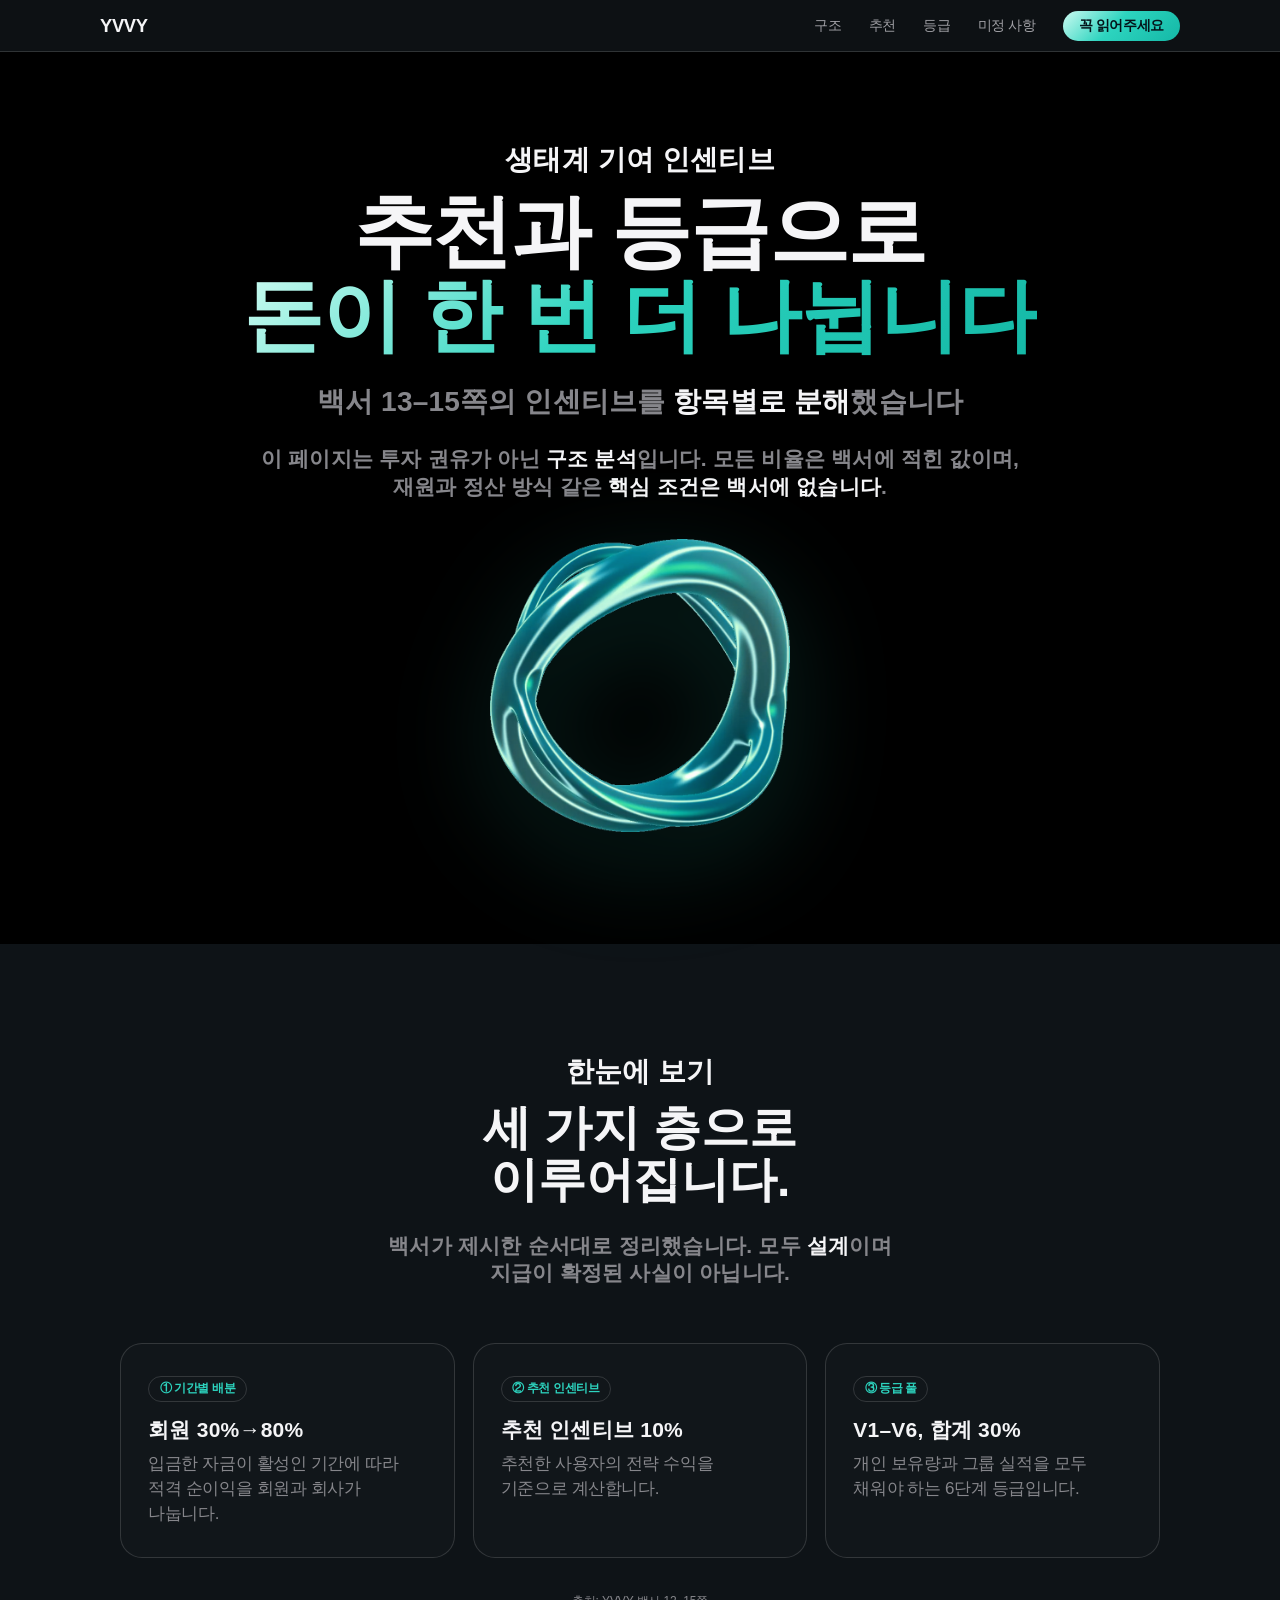
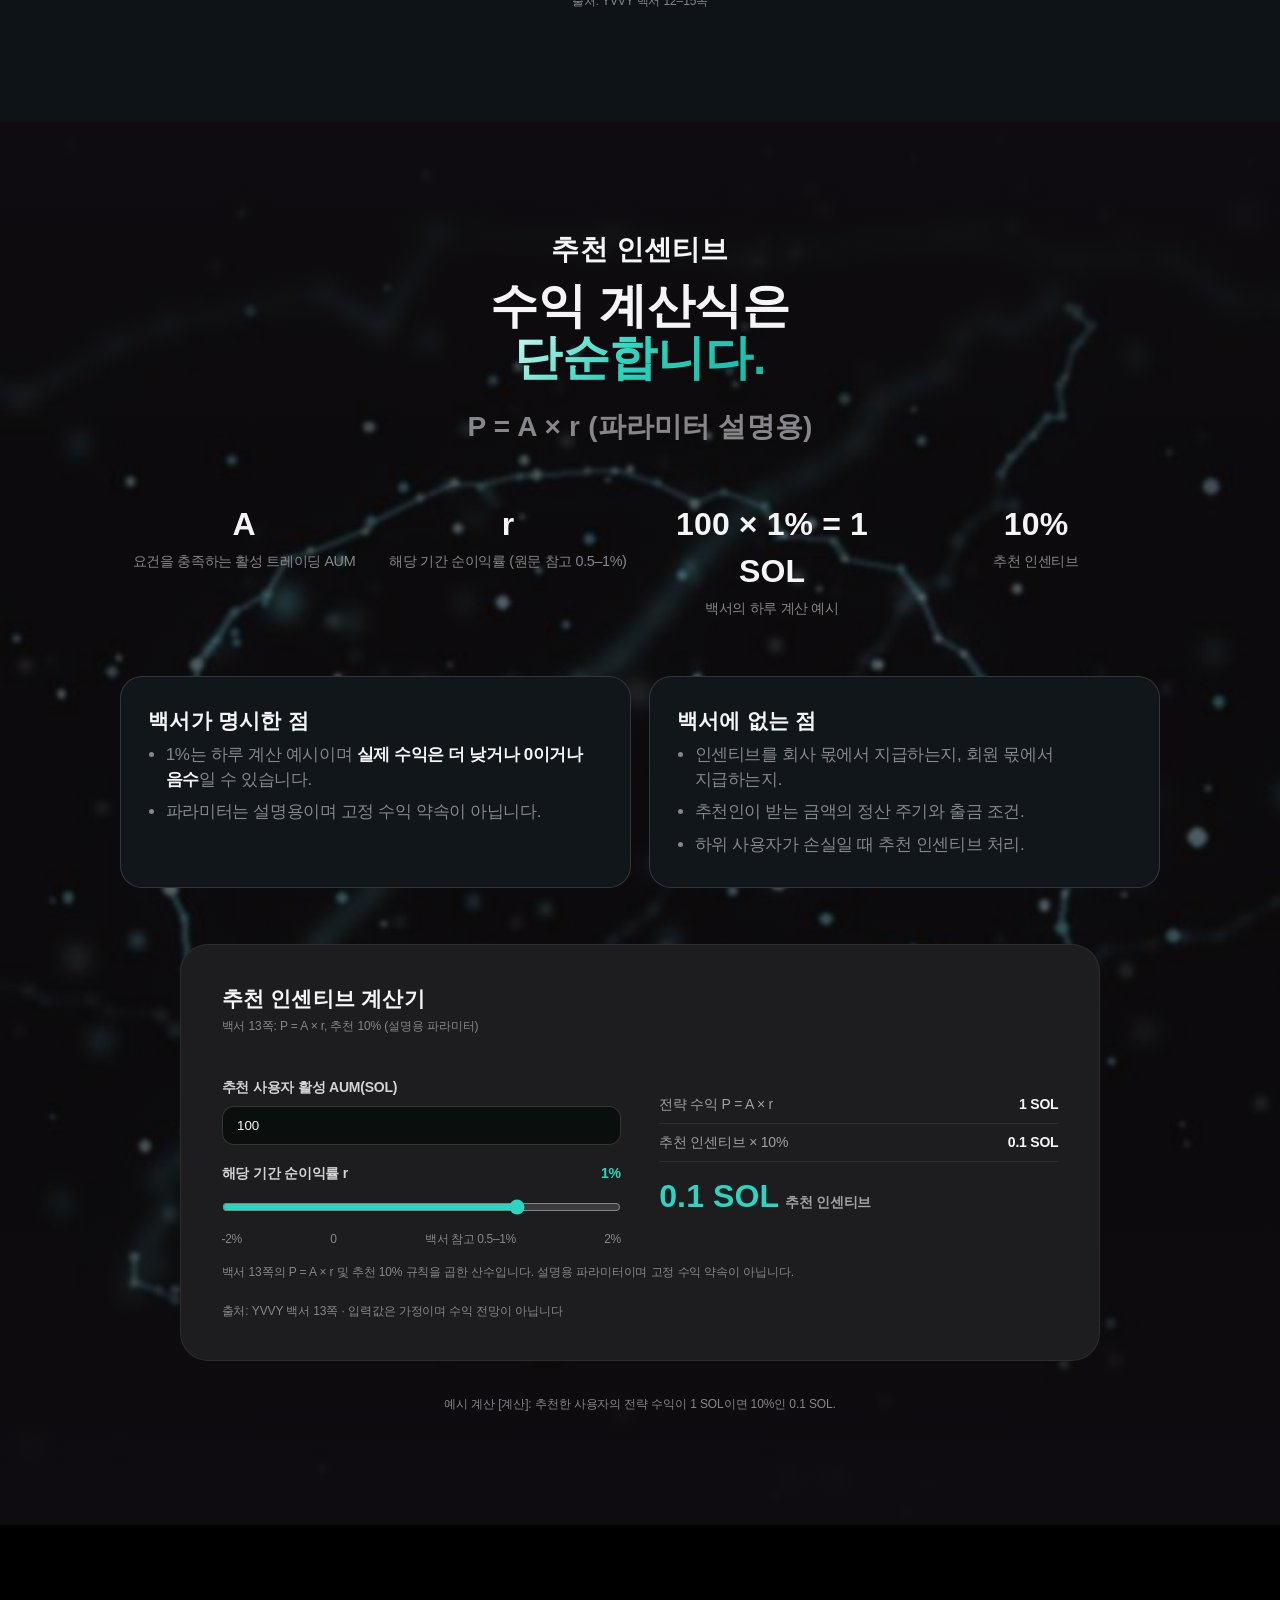
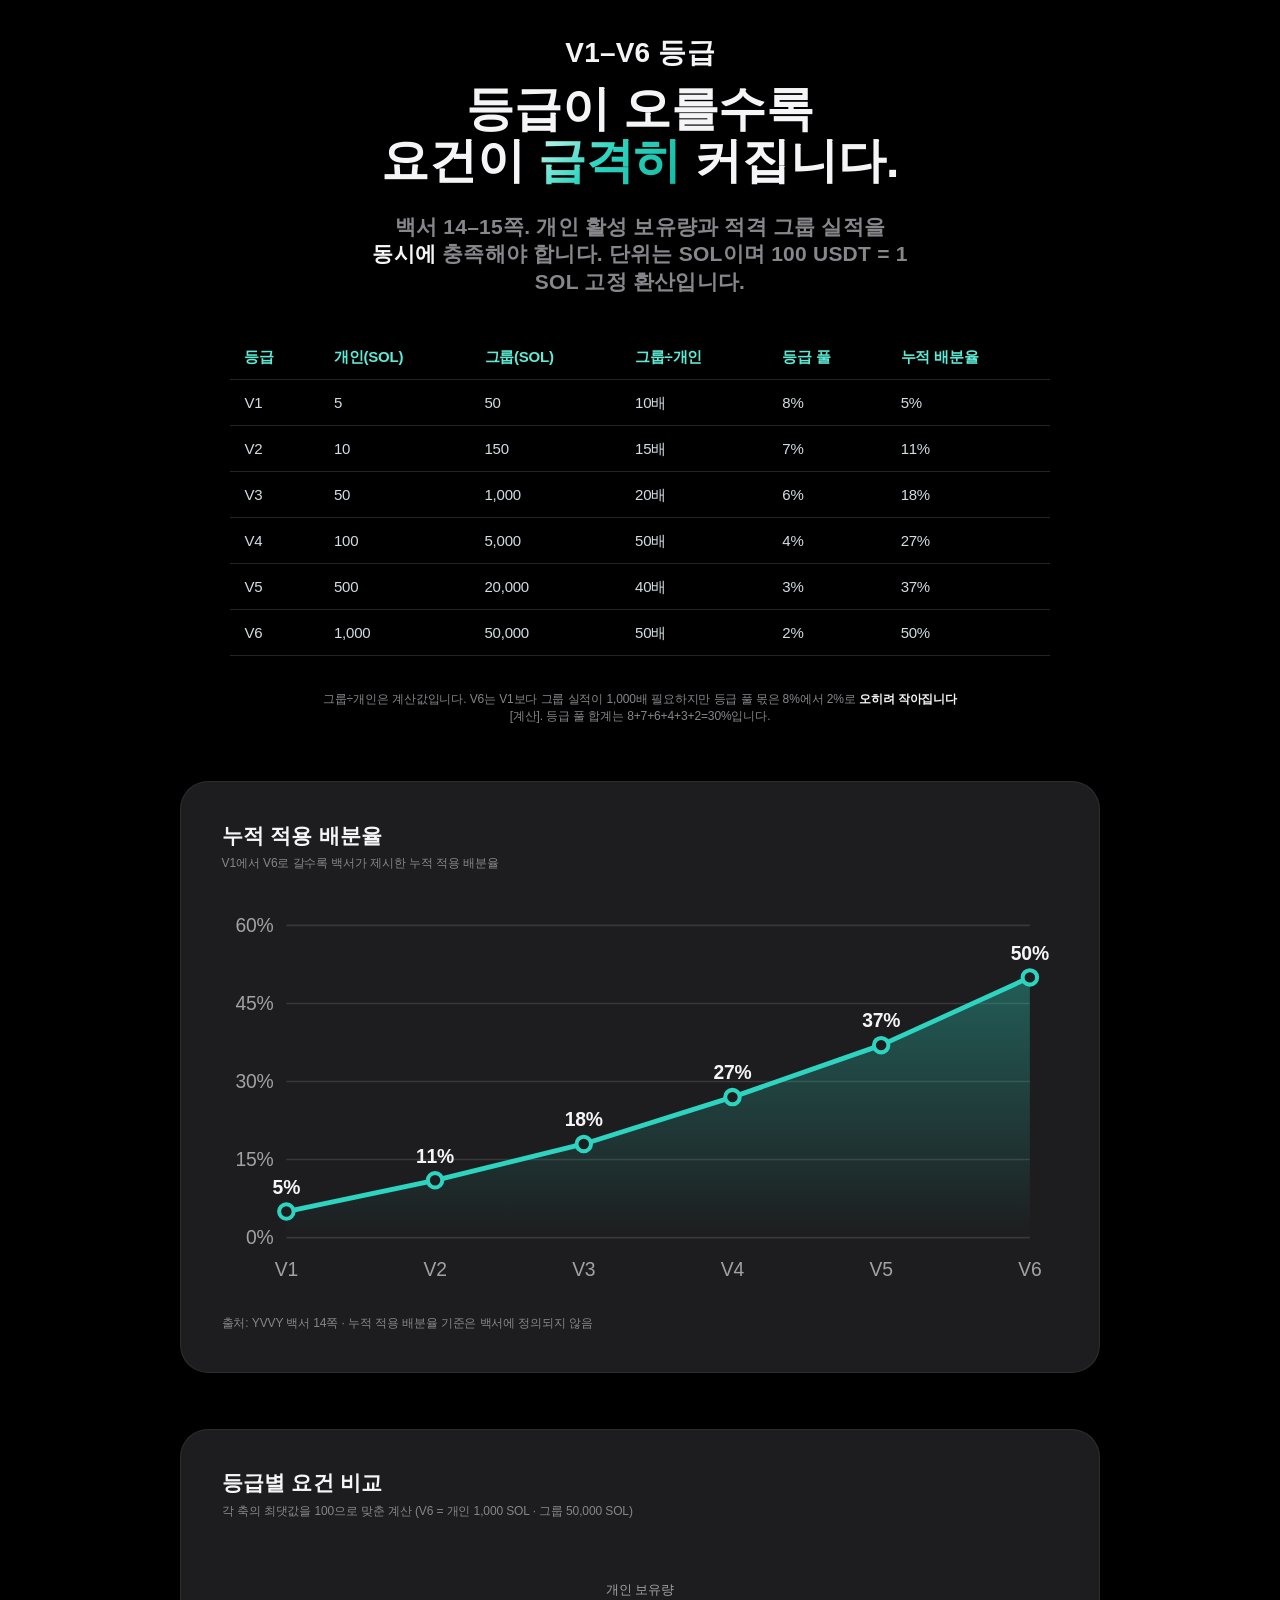
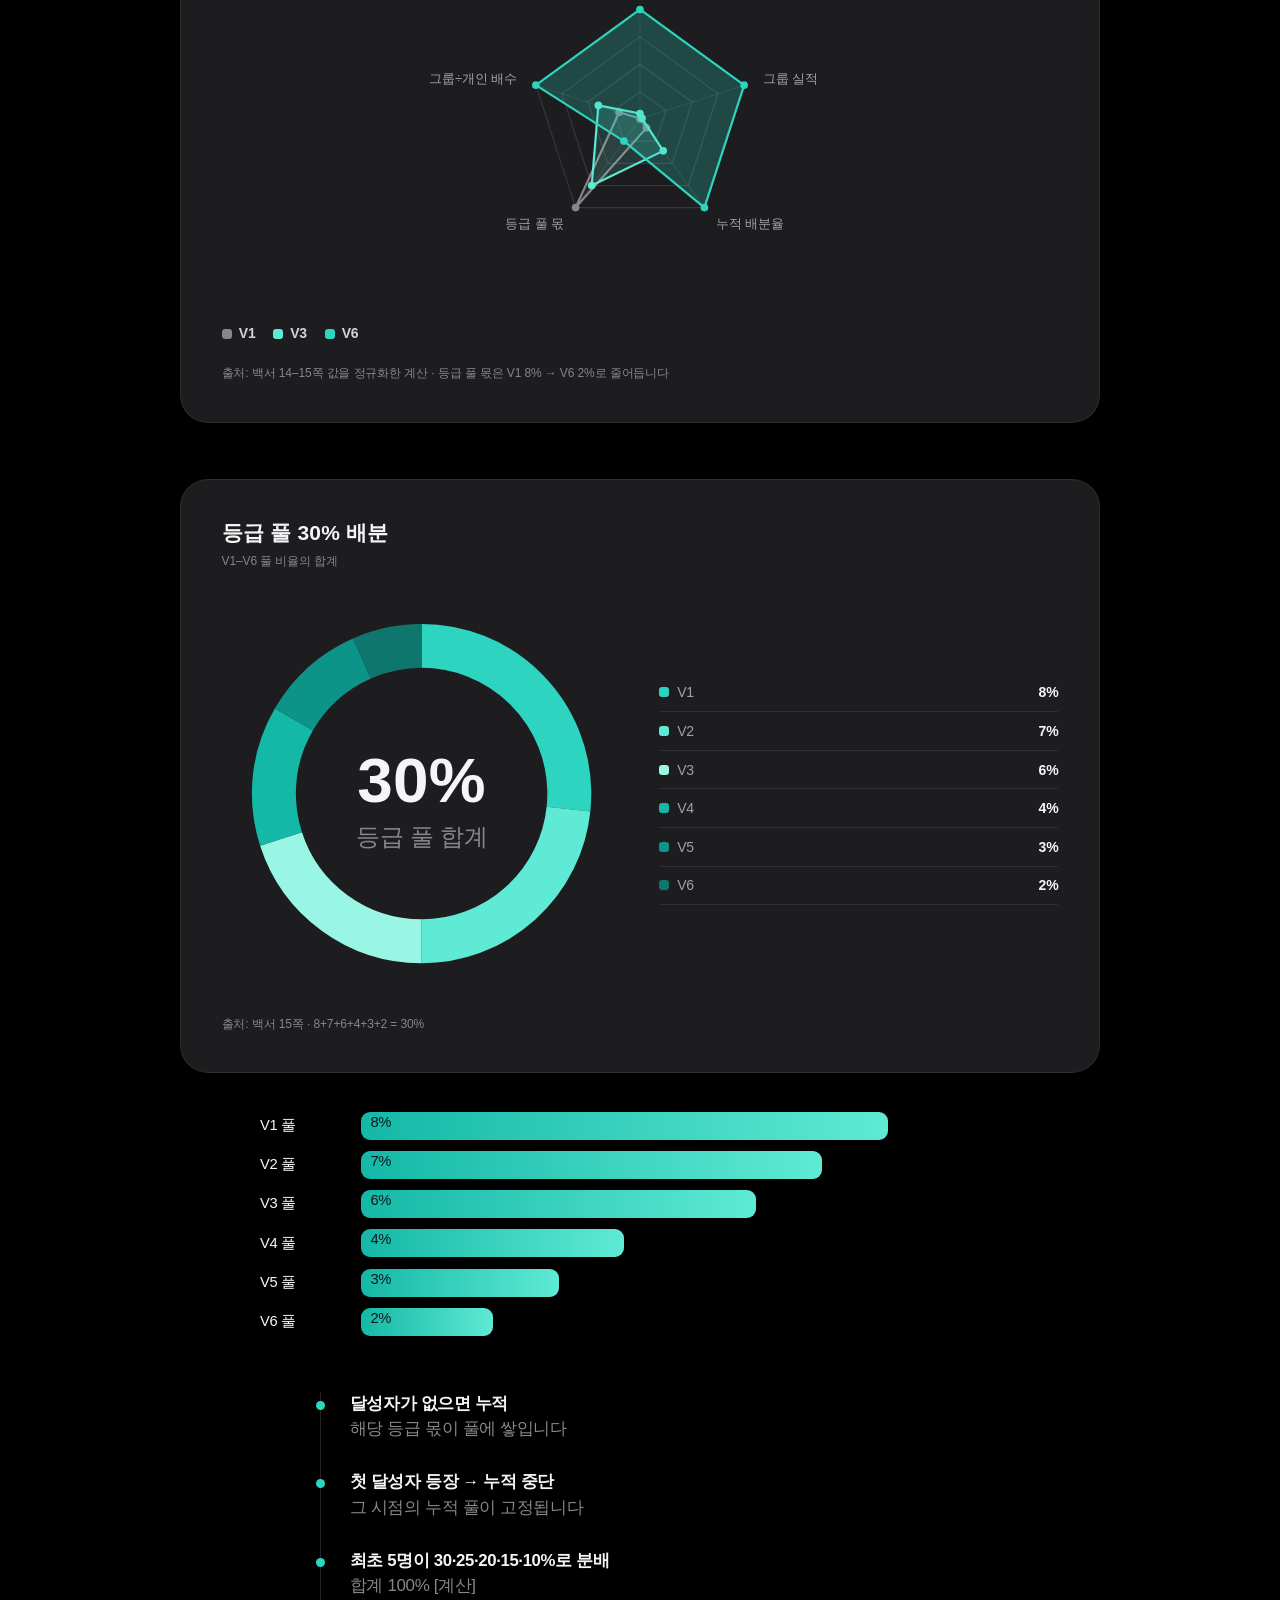
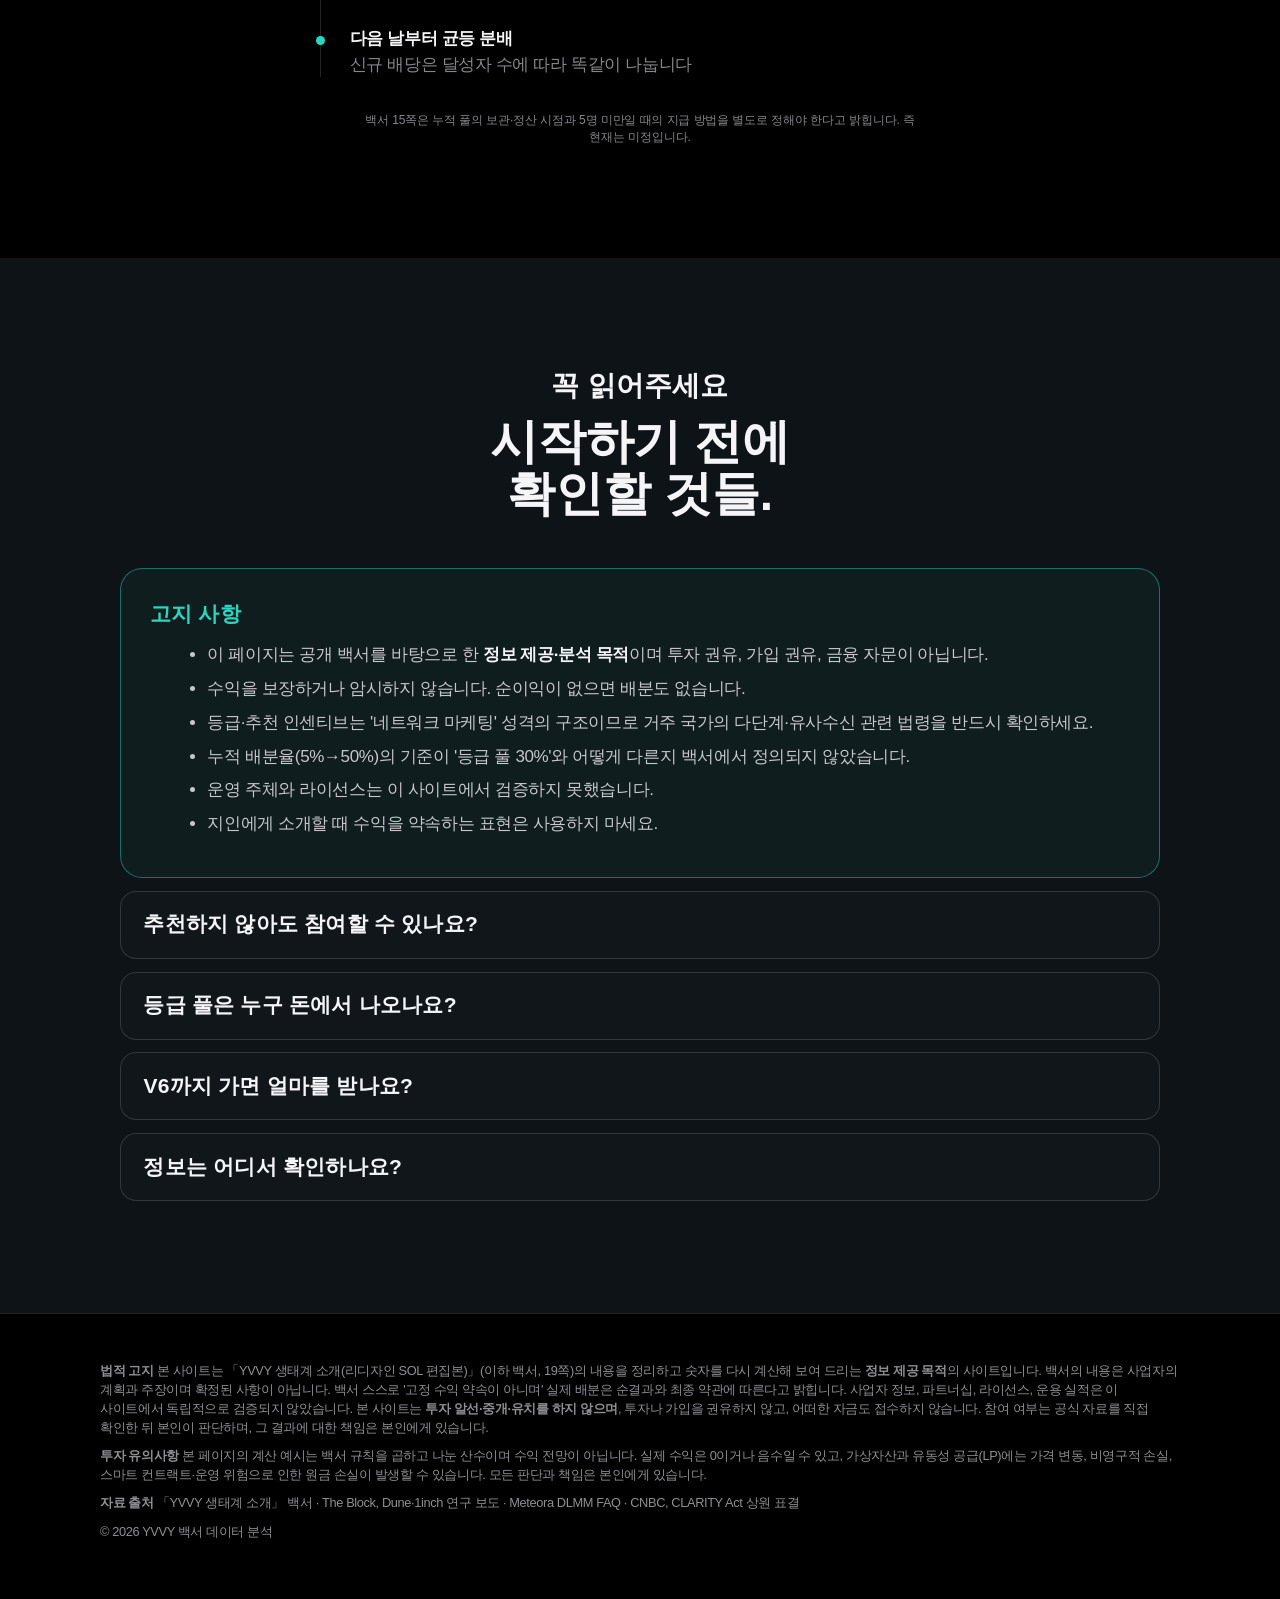
==== community.html @ 0819ee0c "온체인 증거·투명한 수익 재원 블록 추가(DefiLlama·Meteora 공식), 가입 페이지 2티어 문구 정리 Co-Authored-By: Claude Sonnet 5.5 <no" ====
<!doctype html>
<html lang="ko">
<head>
<meta charset="utf-8">
<meta name="viewport" content="width=device-width,initial-scale=1">
<title>YVVY 인센티브 구조 — 추천·등급·누적 풀 규칙 분석</title>
<meta name="description" content="YVVY 백서의 추천 인센티브, V1–V6 등급, 최초 5명 누적 풀 규칙을 구조화해 정리하고 미정 사항을 표시합니다.">
<style>
:root{--bg:#000;--bg2:#0e1317;--card:#11161a;--line:rgba(255,255,255,.14);--tx:#f5f5f7;--mu:#86868b;--lt:#f5f5f7;--ltx:#1d1d1f;--ltm:#6e6e73;
--gold:linear-gradient(135deg,#ccfbf1 0%,#2dd4bf 45%,#14b8a6 100%);--pad:max(1.25rem,calc(50vw - 540px))}
*{box-sizing:border-box;margin:0}
html{scroll-behavior:smooth}
body{background:var(--bg);color:var(--tx);font-family:-apple-system,BlinkMacSystemFont,"Pretendard","Apple SD Gothic Neo","Noto Sans KR",sans-serif;line-height:1.65;-webkit-font-smoothing:antialiased;word-break:keep-all}
a{color:inherit;text-decoration:none}
.nav{position:fixed;top:0;left:0;right:0;z-index:50;height:52px;padding:0 var(--pad);display:flex;align-items:center;justify-content:space-between;background:rgba(17,22,26,.8);backdrop-filter:saturate(180%) blur(20px);-webkit-backdrop-filter:saturate(180%) blur(20px);border-bottom:1px solid var(--line)}
.logo{font-weight:600;font-size:1.15rem;letter-spacing:-.02em}
.menu{display:flex;align-items:center;gap:1.7rem;font-size:.85rem;color:#a1a1a6}
.menu a:hover{color:var(--tx)}
.pill{height:30px;padding:0 1rem;display:inline-flex;align-items:center;border-radius:980px;background:var(--gold);color:#04141a!important;font-weight:600;font-size:.85rem}
@media(max-width:760px){.menu a:not(.pill){display:none}}
section{padding:7rem var(--pad);text-align:center}
section.lt{background:var(--lt);color:var(--ltx)}
section.alt{background:var(--bg2)}
.wrap{max-width:1080px;margin:0 auto}
.eyebrow{font-size:clamp(1rem,1.8vw,1.3rem);font-weight:600;letter-spacing:-.02em;margin-bottom:1.1rem}
h1,h2{font-weight:700;letter-spacing:-.04em;line-height:1.12;text-wrap:balance}
h1{font-size:clamp(2.3rem,6.2vw,4.5rem)}
h1{font-weight:900;letter-spacing:-.035em}
.hero .sub,.hero .body{max-width:min(100%,var(--hw,560px))!important;margin-left:auto!important;margin-right:auto!important;text-wrap:balance;word-break:keep-all}
h2{font-size:clamp(1.9rem,4.6vw,3.2rem)}
.gold{background:var(--gold);-webkit-background-clip:text;background-clip:text;color:transparent}
.sub{margin-top:1.6rem;font-size:clamp(1.15rem,2.2vw,1.6rem);font-weight:600;letter-spacing:-.025em;color:var(--mu);line-height:1.35}
.sub em{font-style:normal;color:var(--tx)}
.body{max-width:35rem;margin:1.6rem auto 0;color:var(--mu);font-size:clamp(1rem,1.5vw,1.125rem);text-wrap:pretty}
.body strong{color:var(--tx)}
.lt .sub,.lt .body{color:var(--ltm)}.lt .sub em,.lt .body strong{color:var(--ltx)}
.hero{padding-top:9rem}
.video{max-width:880px;margin:3.5rem auto 0;aspect-ratio:16/9;border-radius:22px;overflow:hidden;position:relative;background:#0a0e0c;border:1px solid var(--line);box-shadow:0 40px 100px rgba(0,0,0,.6),0 0 120px rgba(45,212,191,.08)}
.video iframe,.video img{position:absolute;inset:0;width:100%;height:100%;border:0;object-fit:cover}
.vph{position:absolute;inset:0;display:flex;flex-direction:column;align-items:center;justify-content:center;gap:.8rem;color:var(--mu);font-size:.95rem}
.play{width:76px;height:76px;border-radius:50%;background:rgba(255,255,255,.14);backdrop-filter:blur(10px);display:grid;place-items:center;border:1px solid rgba(255,255,255,.3);cursor:pointer}
.play::after{content:"";border-left:22px solid #fff;border-top:13px solid transparent;border-bottom:13px solid transparent;margin-left:6px}
.cap{margin-top:1rem;font-size:.85rem;color:var(--mu)}
.grid{display:grid;gap:1.1rem;margin-top:3.5rem;text-align:left}
.g3{grid-template-columns:repeat(3,1fr)}.g2{grid-template-columns:repeat(2,1fr)}
@media(max-width:860px){.g3,.g2{grid-template-columns:1fr}}
.card{background:var(--card);border:1px solid var(--line);border-radius:22px;padding:1.9rem 1.7rem}
.lt .card{background:#fff;border-color:rgba(0,0,0,.08)}
.card h3{font-size:1.3rem;letter-spacing:-.03em;margin-bottom:.6rem}
.card p,.card li{color:var(--mu);font-size:.98rem}
.lt .card p,.lt .card li{color:var(--ltm)}
.card ul{padding-left:1.1rem;display:grid;gap:.45rem}
.tag{display:inline-block;font-size:.75rem;font-weight:600;padding:.2rem .65rem;border-radius:980px;margin-bottom:.9rem;border:1px solid var(--line);color:#2dd4bf}
.tag.plan{color:#a1a1a6}
.nums{display:grid;grid-template-columns:repeat(4,1fr);gap:1rem;margin-top:3.5rem}
@media(max-width:860px){.nums{grid-template-columns:repeat(2,1fr)}}
.num b{display:block;font-size:clamp(2rem,4.5vw,3.2rem);font-weight:700;letter-spacing:-.04em}
.num span{font-size:.9rem;color:var(--mu)}
.tl{max-width:640px;margin:3.5rem auto 0;text-align:left;border-left:1px solid var(--line);padding-left:1.8rem;display:grid;gap:1.8rem}
.tl div{position:relative}
.tl div::before{content:"";position:absolute;left:calc(-1.8rem - 5px);top:.55rem;width:9px;height:9px;border-radius:50%;background:#2dd4bf}
.tl b{display:block;font-size:1.05rem}.tl span{color:var(--mu);font-size:.95rem}
.note{max-width:40rem;margin:2.2rem auto 0;font-size:.88rem;color:var(--mu);text-wrap:pretty}
.lt .note{color:var(--ltm)}
details{background:var(--card);border:1px solid var(--line);border-radius:16px;padding:1.1rem 1.4rem;text-align:left;max-width:760px;margin:.8rem auto 0}
details summary{cursor:pointer;font-weight:600;list-style:none}
details summary::-webkit-details-marker{display:none}
details p{margin-top:.7rem;color:var(--mu);font-size:.97rem}
.warn{max-width:760px;margin:3rem auto 0;text-align:left;border:1px solid rgba(45,212,191,.45);border-radius:22px;padding:2rem 1.8rem;background:rgba(45,212,191,.05)}
.warn h3{color:#2dd4bf;margin-bottom:1rem;font-size:1.15rem}
.warn li{color:#c7c7cc;font-size:.95rem;margin-left:1.1rem;margin-bottom:.55rem}
footer{padding:3rem var(--pad);background:#000;color:#8e8e93;font-size:.8rem;text-align:left;border-top:1px solid var(--line)}
footer p{max-width:1080px;margin:0 auto .6rem}
/* axcom-align: 좌우 한 선 */
.wrap{max-width:1040px}
.video,details,.warn{max-width:100%}
section:not(.hero) :is(.wrap,.wrap-wide)>:is(.body,.sub){font-size:1.1875rem!important;font-weight:600!important;line-height:1.5!important}section:not(.hero) :is(.card,details) p,section:not(.hero) .card li{font-size:1.0625rem!important;line-height:1.55!important}
@media (max-width:734px){section :is(.wrap,.wrap-wide)>:is(.body,.sub,.fine,.note),section :is(.wrap,.wrap-wide)>p:not(.eyebrow),.hero .body{max-width:min(100%,80vw)!important;margin-inline:auto!important}}
</style>
<style>
/* 다른 페이지와 같은 제목·서브카피 크기 */
h2{font-size:clamp(2.325rem,calc(11.4vw + 2px),3.025rem);line-height:1.18;font-weight:900;letter-spacing:-.032em;word-break:keep-all}
.hero .sub{font-size:clamp(1.2rem,5.4vw,1.4rem)}
@media(min-width:735px){h2{font-size:3.25rem;line-height:1.12}.hero .sub{font-size:1.5rem}}
@media(max-width:734px){body>section{padding-left:6.5vw!important;padding-right:6.5vw!important}.hero .body{font-size:clamp(1.02rem,4.5vw,1.15rem)!important;line-height:1.62!important}}
@media(min-width:1069px){h2{font-size:clamp(2.75rem,4.3vw,3.5rem)}}
.tb{width:100%;border-collapse:collapse;margin:2.4rem auto 0;max-width:820px;text-align:left;font-size:.95rem}.tb th,.tb td{padding:.75rem .9rem;border-bottom:1px solid var(--line)}.tb th{color:#5eead4;font-weight:700;font-size:.85rem}.tb td{color:#d2dde2}.lt .tb td{color:var(--ltx)}.lt .tb th{color:#0f766e}.bars{max-width:760px;margin:2.4rem auto 0;display:grid;gap:.7rem;text-align:left}.bars div{display:grid;grid-template-columns:5.5rem 1fr;gap:.8rem;align-items:center;font-size:.92rem}.bars i{display:block;height:28px;border-radius:9px;background:linear-gradient(90deg,#14b8a6,#5eead4);width:var(--w);color:#10161a;font:700 .82rem/28px inherit;font-style:normal;padding-left:.6rem;min-width:2.4rem}.bars div.m i{background:#4b5a66;color:#f5f5f7}.lt .bars span{color:var(--ltx)}
</style>
<link rel="stylesheet" href="yvvy-apple.css?v=yvvy20261102b"><link rel="stylesheet" href="yvvy-viz.css?v=mint20261108b">
</head>
<body>

<nav class="nav">
  <a class="logo" href="nocapital.html">YVVY</a>
  <div class="menu">
    <a href="#about">구조</a><a href="#bg">추천</a><a href="#roadmap">등급</a><a href="#risk">미정 사항</a>
    <a class="pill" href="#risk">꼭 읽어주세요</a>
  </div>
</nav>

<section class="hero">
  <div class="wrap">
    <p class="eyebrow">생태계 기여 인센티브</p>
    <h1>추천과 등급으로<br><span class="gold">돈이 한 번 더 나뉩니다</span></h1>
    <p class="sub">백서 13–15쪽의 인센티브를 <em>항목별로 분해</em>했습니다</p>
    <p class="body">이 페이지는 투자 권유가 아닌 <strong>구조 분석</strong>입니다. 모든 비율은 백서에 적힌 값이며, 재원과 정산 방식 같은 <strong>핵심 조건은 백서에 없습니다</strong>.</p>
  <img class="yz-img" src="assets/yvvy-ring.webp" width="701" height="685" alt="YVVY 유동성 링 3D 이미지(백서 1쪽)" loading="eager" decoding="async">
  </div>
</section>

<section class="alt" id="about">
  <div class="wrap">
    <p class="eyebrow">한눈에 보기</p>
    <h2>세 가지 층으로<br>이루어집니다.</h2>
    <p class="body">백서가 제시한 순서대로 정리했습니다. 모두 <strong>설계</strong>이며 지급이 확정된 사실이 아닙니다.</p>
    <div class="grid g3">
      <div class="card"><span class="tag">① 기간별 배분</span><h3>회원 30%→80%</h3><p>입금한 자금이 활성인 기간에 따라 적격 순이익을 회원과 회사가 나눕니다.</p></div>
      <div class="card"><span class="tag">② 추천 인센티브</span><h3>추천 인센티브 10%</h3><p>추천한 사용자의 전략 수익을 기준으로 계산합니다.</p></div>
      <div class="card"><span class="tag">③ 등급 풀</span><h3>V1–V6, 합계 30%</h3><p>개인 보유량과 그룹 실적을 모두 채워야 하는 6단계 등급입니다.</p></div>
    </div>
    <p class="note">출처: YVVY 백서 12–15쪽</p>
  </div>
</section>

<section id="bg" class="has-vbg">
  <div class="vbg flip" data-src="join-bg.mp4" data-poster="join-bg-poster.jpg" aria-hidden="true"></div>
  <div class="wrap">
    <p class="eyebrow">추천 인센티브</p>
    <h2>수익 계산식은<br><span class="gold">단순합니다.</span></h2>
    <p class="sub">P = A × r (파라미터 설명용)</p>
    <div class="nums">
      <div class="num"><b>A</b><span>요건을 충족하는 활성 트레이딩 AUM</span></div>
      <div class="num"><b>r</b><span>해당 기간 순이익률 (원문 참고 0.5–1%)</span></div>
      <div class="num"><b>100 × 1% = 1 SOL</b><span>백서의 하루 계산 예시</span></div>
      <div class="num"><b>10%</b><span>추천 인센티브</span></div>
    </div>
    <div class="grid g2">
      <div class="card"><h3>백서가 명시한 점</h3><ul>
        <li>1%는 하루 계산 예시이며 <strong style="color:#f5f5f7">실제 수익은 더 낮거나 0이거나 음수</strong>일 수 있습니다.</li>
        <li>파라미터는 설명용이며 고정 수익 약속이 아닙니다.</li></ul></div>
      <div class="card"><h3>백서에 없는 점</h3><ul>
        <li>인센티브를 회사 몫에서 지급하는지, 회원 몫에서 지급하는지.</li>
        <li>추천인이 받는 금액의 정산 주기와 출금 조건.</li>
        <li>하위 사용자가 손실일 때 추천 인센티브 처리.</li></ul></div>
    </div>
    <div data-yz="refcalc" data-title="추천 인센티브 계산기" data-cap="백서 13쪽: P = A × r, 추천 10% (설명용 파라미터)" data-src="출처: YVVY 백서 13쪽 · 입력값은 가정이며 수익 전망이 아닙니다"></div>
<p class="note">예시 계산 [계산]: 추천한 사용자의 전략 수익이 1 SOL이면 10%인 0.1 SOL.</p>
  </div>
</section>

<section id="roadmap">
  <div class="wrap">
    <p class="eyebrow">V1–V6 등급</p>
    <h2>등급이 오를수록<br>요건이 <span class="gold">급격히</span> 커집니다.</h2>
    <p class="body">백서 14–15쪽. 개인 활성 보유량과 적격 그룹 실적을 <strong>동시에</strong> 충족해야 합니다. 단위는 SOL이며 100 USDT = 1 SOL 고정 환산입니다.</p>
    <table class="tb"><thead><tr><th>등급</th><th>개인(SOL)</th><th>그룹(SOL)</th><th>그룹÷개인</th><th>등급 풀</th><th>누적 배분율</th></tr></thead><tbody>
      <tr><td>V1</td><td>5</td><td>50</td><td>10배</td><td>8%</td><td>5%</td></tr>
      <tr><td>V2</td><td>10</td><td>150</td><td>15배</td><td>7%</td><td>11%</td></tr>
      <tr><td>V3</td><td>50</td><td>1,000</td><td>20배</td><td>6%</td><td>18%</td></tr>
      <tr><td>V4</td><td>100</td><td>5,000</td><td>50배</td><td>4%</td><td>27%</td></tr>
      <tr><td>V5</td><td>500</td><td>20,000</td><td>40배</td><td>3%</td><td>37%</td></tr>
      <tr><td>V6</td><td>1,000</td><td>50,000</td><td>50배</td><td>2%</td><td>50%</td></tr></tbody></table>
    <p class="note">그룹÷개인은 계산값입니다. V6는 V1보다 그룹 실적이 1,000배 필요하지만 등급 풀 몫은 8%에서 2%로 <strong>오히려 작아집니다</strong> [계산]. 등급 풀 합계는 8+7+6+4+3+2=30%입니다.</p>
<div id="cum" data-yz="line" data-title="누적 적용 배분율" data-cap="V1에서 V6로 갈수록 백서가 제시한 누적 적용 배분율" data-x="V1|V2|V3|V4|V5|V6" data-y="5,11,18,27,37,50" data-unit="%" data-max="60" data-alt="등급별 누적 적용 배분율 꺾은선 차트" data-src="출처: YVVY 백서 14쪽 · 누적 적용 배분율 기준은 백서에 정의되지 않음"></div>
<div data-yz="radar" data-title="등급별 요건 비교" data-cap="각 축의 최댓값을 100으로 맞춘 계산 (V6 = 개인 1,000 SOL · 그룹 50,000 SOL)" data-max="100" data-labels="개인 보유량|그룹 실적|누적 배분율|등급 풀 몫|그룹÷개인 배수" data-series='[{"n": "V1", "v": [0.5, 0.1, 10, 100, 20], "c": "#86868b", "o": 0.08}, {"n": "V3", "v": [5, 2, 36, 75, 40], "c": "#5eead4", "o": 0.14}, {"n": "V6", "v": [100, 100, 100, 25, 100], "c": "#2dd4bf", "o": 0.24}]' data-alt="V1, V3, V6 등급 요건 레이더 차트" data-src="출처: 백서 14–15쪽 값을 정규화한 계산 · 등급 풀 몫은 V1 8% → V6 2%로 줄어듭니다"></div>
<div data-yz="donut" data-title="등급 풀 30% 배분" data-cap="V1–V6 풀 비율의 합계" data-center="30%" data-sub="등급 풀 합계" data-items='[{"l": "V1", "v": 8}, {"l": "V2", "v": 7}, {"l": "V3", "v": 6}, {"l": "V4", "v": 4}, {"l": "V5", "v": 3}, {"l": "V6", "v": 2}]' data-src="출처: 백서 15쪽 · 8+7+6+4+3+2 = 30%"></div>
    <div class="bars">
      <div><span>V1 풀</span><i style="--w:80%">8%</i></div><div><span>V2 풀</span><i style="--w:70%">7%</i></div><div><span>V3 풀</span><i style="--w:60%">6%</i></div><div><span>V4 풀</span><i style="--w:40%">4%</i></div><div><span>V5 풀</span><i style="--w:30%">3%</i></div><div><span>V6 풀</span><i style="--w:20%">2%</i></div>
    </div>
    <div class="tl">
      <div><b>달성자가 없으면 누적</b><span>해당 등급 몫이 풀에 쌓입니다</span></div>
      <div><b>첫 달성자 등장 → 누적 중단</b><span>그 시점의 누적 풀이 고정됩니다</span></div>
      <div><b>최초 5명이 30·25·20·15·10%로 분배</b><span>합계 100% [계산]</span></div>
      <div><b>다음 날부터 균등 분배</b><span>신규 배당은 달성자 수에 따라 똑같이 나눕니다</span></div>
    </div>
    <p class="note">백서 15쪽은 누적 풀의 보관·정산 시점과 5명 미만일 때의 지급 방법을 별도로 정해야 한다고 밝힙니다. 즉 현재는 미정입니다.</p>
  </div>
</section>

<section class="alt" id="risk">
  <div class="wrap">
    <p class="eyebrow">꼭 읽어주세요</p>
    <h2>시작하기 전에<br>확인할 것들.</h2>
    <div class="warn">
      <h3>고지 사항</h3>
      <ul>
        <li>이 페이지는 공개 백서를 바탕으로 한 <b>정보 제공·분석 목적</b>이며 투자 권유, 가입 권유, 금융 자문이 아닙니다.</li>
        <li>수익을 보장하거나 암시하지 않습니다. 순이익이 없으면 배분도 없습니다.</li>
        <li>등급·추천 인센티브는 '네트워크 마케팅' 성격의 구조이므로 거주 국가의 다단계·유사수신 관련 법령을 반드시 확인하세요.</li>
        <li>누적 배분율(5%→50%)의 기준이 '등급 풀 30%'와 어떻게 다른지 백서에서 정의되지 않았습니다.</li>
        <li>운영 주체와 라이선스는 이 사이트에서 검증하지 못했습니다.</li>
        <li>지인에게 소개할 때 수익을 약속하는 표현은 사용하지 마세요.</li>
      </ul>
    </div>

    <details><summary>추천하지 않아도 참여할 수 있나요?</summary><p>백서에 따르면 기간별 배분(회원 30%→80%)은 추천과 별개로 설명됩니다. 추천 인센티브와 등급 풀은 별도 규칙입니다.</p></details>
    <details><summary>등급 풀은 누구 돈에서 나오나요?</summary><p>백서에 재원이 명시되어 있지 않습니다. 최종 약관에서 확인해야 합니다.</p></details>
    <details><summary>V6까지 가면 얼마를 받나요?</summary><p>금액은 계산할 수 없습니다. 풀의 총액은 전체 거래 수익에 달려 있고, 달성자가 여러 명이면 균등 분배됩니다.</p></details>
    <details><summary>정보는 어디서 확인하나요?</summary><p>백서 원문(19쪽)과 최종 약관을 기준으로 하며, 이후 달라질 수 있으므로 최신 내용은 반드시 공식 채널에서 확인하세요.</p></details>
  </div>
</section>

<footer>
  <p><strong>법적 고지</strong> 본 사이트는 「YVVY 생태계 소개(리디자인 SOL 편집본)」(이하 백서, 19쪽)의 내용을 정리하고 숫자를 다시 계산해 보여 드리는 <strong>정보 제공 목적</strong>의 사이트입니다. 백서의 내용은 사업자의 계획과 주장이며 확정된 사항이 아닙니다. 백서 스스로 '고정 수익 약속이 아니며' 실제 배분은 순결과와 최종 약관에 따른다고 밝힙니다. 사업자 정보, 파트너십, 라이선스, 운용 실적은 이 사이트에서 독립적으로 검증되지 않았습니다. 본 사이트는 <strong>투자 알선·중개·유치를 하지 않으며</strong>, 투자나 가입을 권유하지 않고, 어떠한 자금도 접수하지 않습니다. 참여 여부는 공식 자료를 직접 확인한 뒤 본인이 판단하며, 그 결과에 대한 책임은 본인에게 있습니다.</p>
  <p><strong>투자 유의사항</strong> 본 페이지의 계산 예시는 백서 규칙을 곱하고 나눈 산수이며 수익 전망이 아닙니다. 실제 수익은 0이거나 음수일 수 있고, 가상자산과 유동성 공급(LP)에는 가격 변동, 비영구적 손실, 스마트 컨트랙트·운영 위험으로 인한 원금 손실이 발생할 수 있습니다. 모든 판단과 책임은 본인에게 있습니다.</p>
  <p><strong>자료 출처</strong> 「YVVY 생태계 소개」 백서 · <a href="https://www.theblock.co/post/408591/dune-research-finds-85-of-concentrated-defi-liquidity-is-underutilized-with-150m-in-annual-fees-foregone" target="_blank" rel="noopener">The Block, Dune·1inch 연구 보도</a> · <a href="https://docs.meteora.ag/user-faq/dlmm-faq" target="_blank" rel="noopener">Meteora DLMM FAQ</a> · <a href="https://www.cnbc.com/2026/09/15/senate-cloture-vote-on-clarity-act-fails-dealing-regulatory-setback-to-crypto-industry.html" target="_blank" rel="noopener">CNBC, CLARITY Act 상원 표결</a></p>
  <p>© 2026 YVVY 백서 데이터 분석</p>
</footer>

<script src="nocapital-apple3.js?v=yvvy20261102b" defer></script>
<script src="yvvy-apple.js?v=yvvy20261102b" defer></script>
<script src="yvvy-viz.js?v=mint20261108b" defer></script>
</body>
</html>
---- yvvy-apple.css ----
:root{--sf:-apple-system,BlinkMacSystemFont,"SF Pro KR","SF Pro Display","SF Pro Text","Apple SD Gothic Neo","Noto Sans KR","Helvetica Neue",Arial,sans-serif;--ap-w:#f5f5f7;--ap-g:#86868b;--ap-lw:#1d1d1f;--ap-lg:#6e6e73}html body,html body :is(h1,h2,h3,h4,p,li,td,th,summary,label,input,button,a,span,strong,em,b,small){font-family:var(--sf)!important}html body{-webkit-font-smoothing:antialiased;text-rendering:optimizeLegibility;font-size:17px;line-height:1.47059;letter-spacing:-.022em}html body>:is(section,section#top):not(.zx1):not(.zx2) h1,html body>:is(section,section#top):not(.zx1):not(.zx2) h1.display{font-size:80px!important;line-height:1.05!important;letter-spacing:-.015em!important;font-weight:600!important;background:none!important;-webkit-background-clip:initial!important;background-clip:initial!important;color:var(--ap-w)!important;text-wrap:balance;word-break:keep-all}html body>:is(section,section#top):not(.zx1):not(.zx2) h1 .gold{font-weight:600!important}html body>:is(section,section#top):not(.zx1):not(.zx2) h2,html body>:is(section,section#top):not(.zx1):not(.zx2) h2.display-md,html body>:is(section,section#top):not(.zx1):not(.zx2) .display-md{font-size:48px!important;line-height:1.08349!important;letter-spacing:-.003em!important;font-weight:600!important;max-width:none!important;color:var(--ap-w);text-wrap:balance;word-break:keep-all}html body>:is(section,section#top):not(.zx1):not(.zx2).lt h2,html body>:is(section,section#top):not(.zx1):not(.zx2).lt .display-md{color:var(--ap-lw)}html body>:is(section,section#top):not(.zx1):not(.zx2) .eyebrow{font-size:28px!important;line-height:1.14286!important;letter-spacing:.007em!important;font-weight:600!important;color:var(--ap-w)!important;margin-bottom:.5em!important}html body>:is(section,section#top):not(.zx1):not(.zx2).lt .eyebrow{color:var(--ap-lw)!important}html body>:is(section,section#top):not(.zx1):not(.zx2) .sub{font-size:28px!important;line-height:1.28!important;letter-spacing:.007em!important;font-weight:600!important;color:var(--ap-g)!important;text-wrap:balance;word-break:keep-all}html body>:is(section,section#top):not(.zx1):not(.zx2) .sub em,html body>:is(section,section#top):not(.zx1):not(.zx2) .sub b,html body>:is(section,section#top):not(.zx1):not(.zx2) .sub strong{color:var(--ap-w)!important;font-style:normal!important;font-weight:600!important}html body>:is(section,section#top):not(.zx1):not(.zx2).lt .sub{color:var(--ap-lg)!important}html body>:is(section,section#top):not(.zx1):not(.zx2).lt .sub em,html body>:is(section,section#top):not(.zx1):not(.zx2).lt .sub b,html body>:is(section,section#top):not(.zx1):not(.zx2).lt .sub strong{color:var(--ap-lw)!important}html body>:is(section,section#top):not(.zx1):not(.zx2) .body,html body>:is(section,section#top):not(.zx1):not(.zx2) :is(.wrap,.wrap-wide)>p:not(.eyebrow):not(.sub):not(.fine):not(.small):not(.note):not(.gate-hint):not(.vz-cap):not(.vz-src):not(.contact){font-size:21px!important;line-height:1.32!important;letter-spacing:.011em!important;font-weight:600!important;color:var(--ap-g)!important;text-wrap:pretty;word-break:keep-all}html body>:is(section,section#top):not(.zx1):not(.zx2) :is(.body,.sub,p,li,td,.card) :is(strong,b,em,.hl){color:var(--ap-w)!important;font-weight:600!important;font-style:normal!important}html body>:is(section,section#top):not(.zx1):not(.zx2).lt .body,html body>:is(section,section#top):not(.zx1):not(.zx2).lt :is(.wrap,.wrap-wide)>p:not(.eyebrow):not(.sub):not(.fine):not(.small):not(.note){color:var(--ap-lg)!important}html body>:is(section,section#top):not(.zx1):not(.zx2).lt :is(.body,.sub,p,li,td,.card) :is(strong,b,em,.hl){color:var(--ap-lw)!important}html body>:is(section,section#top):not(.zx1):not(.zx2) :is(.card p,.card li,.check li,details p,.risk p,.vz-check span,.vz-cap,.tl span,.warn li,.vz-refs li){font-size:17px!important;line-height:1.47059!important;letter-spacing:-.022em!important;font-weight:400!important}html body>:is(section,section#top):not(.zx1):not(.zx2) :is(.card h3,.vz h3,.vz-check b,.warn h3,.card .num+h3){font-size:21px!important;line-height:1.19048!important;letter-spacing:.011em!important;font-weight:600!important}html body>:is(section,section#top):not(.zx1):not(.zx2) :is(td,th){font-size:15px!important;line-height:1.4!important;letter-spacing:-.016em!important}html body>:is(section,section#top):not(.zx1):not(.zx2) summary{font-size:21px!important;font-weight:600!important;letter-spacing:.011em!important}html body>:is(section,section#top):not(.zx1):not(.zx2) :is(.fine,.vz-src,.note,.gate-hint){font-size:12px!important;line-height:1.41667!important;letter-spacing:-.01em!important;font-weight:400!important}html body>:is(section,section#top):not(.zx1):not(.zx2) .vz-stat strong,html body>:is(section,section#top):not(.zx1):not(.zx2) .nums .num b{font-size:32px!important;font-weight:600!important;letter-spacing:.004em!important}html body>:is(section,section#top):not(.zx1):not(.zx2) .vz-banner strong{font-size:40px!important;line-height:1.1!important;font-weight:600!important;letter-spacing:0!important}html body>:is(section,section#top):not(.zx1):not(.zx2) .vz-fill b{font-weight:600!important}html body>:is(section,section#top):not(.zx1):not(.zx2) .tag{font-weight:600!important}@media(max-width:1068px){html body>:is(section,section#top):not(.zx1):not(.zx2) h1,html body>:is(section,section#top):not(.zx1):not(.zx2) h1.display{font-size:64px!important;line-height:1.0625!important;letter-spacing:-.009em!important}html body>:is(section,section#top):not(.zx1):not(.zx2) h2,html body>:is(section,section#top):not(.zx1):not(.zx2) h2.display-md,html body>:is(section,section#top):not(.zx1):not(.zx2) .display-md{font-size:40px!important;line-height:1.1!important;letter-spacing:0!important}html body>:is(section,section#top):not(.zx1):not(.zx2) .eyebrow{font-size:24px!important;line-height:1.16667!important;letter-spacing:.009em!important}html body>:is(section,section#top):not(.zx1):not(.zx2) .sub{font-size:24px!important;line-height:1.28!important}html body>:is(section,section#top):not(.zx1):not(.zx2) .vz-banner strong{font-size:32px!important}}@media(max-width:734px){html body>:is(section,section#top):not(.zx1):not(.zx2) h1,html body>:is(section,section#top):not(.zx1):not(.zx2) h1.display{font-size:48px!important;line-height:1.08349!important;letter-spacing:-.003em!important}html body>:is(section,section#top):not(.zx1):not(.zx2) h2,html body>:is(section,section#top):not(.zx1):not(.zx2) h2.display-md,html body>:is(section,section#top):not(.zx1):not(.zx2) .display-md{font-size:32px!important;line-height:1.125!important;letter-spacing:.004em!important}html body>:is(section,section#top):not(.zx1):not(.zx2) .eyebrow{font-size:21px!important;line-height:1.19048!important;letter-spacing:.011em!important}html body>:is(section,section#top):not(.zx1):not(.zx2) .sub{font-size:21px!important;line-height:1.3!important;letter-spacing:.011em!important}html body>:is(section,section#top):not(.zx1):not(.zx2) .body,html body>:is(section,section#top):not(.zx1):not(.zx2) :is(.wrap,.wrap-wide)>p:not(.eyebrow):not(.sub):not(.fine):not(.small):not(.note):not(.gate-hint):not(.vz-cap):not(.vz-src):not(.contact){font-size:19px!important;line-height:1.36!important;letter-spacing:.012em!important}html body>:is(section,section#top):not(.zx1):not(.zx2) summary{font-size:19px!important}html body>:is(section,section#top):not(.zx1):not(.zx2) .vz-stat strong,html body>:is(section,section#top):not(.zx1):not(.zx2) .nums .num b{font-size:24px!important}html body>:is(section,section#top):not(.zx1):not(.zx2) .vz-banner strong{font-size:28px!important}}.js .fx-on .w{color:#86868b61;transition:color .45s ease}.js .fx-on .w.on{color:var(--ap-g)}.js .fx-on :is(strong,b,em,.hl) .w{color:#f5f5f761}.js .fx-on :is(strong,b,em,.hl) .w.on{color:var(--ap-w)}.js section.lt .fx-on .w{color:#6e6e7361}.js section.lt .fx-on .w.on{color:var(--ap-lg)}.js section.lt .fx-on :is(strong,b,em,.hl) .w{color:#1d1d1f59}.js section.lt .fx-on :is(strong,b,em,.hl) .w.on{color:var(--ap-lw)}.js .hero>.wrap,.js .hero>.wrap-wide{transform-origin:50% 0;will-change:transform,opacity}@media(prefers-reduced-motion:reduce){.js .fx-on .w{transition:none;color:var(--ap-g)}.js .fx-on :is(strong,b,em,.hl) .w{color:var(--ap-w)}.js section.lt .fx-on .w{color:var(--ap-lg)}.js section.lt .fx-on :is(strong,b,em,.hl) .w{color:var(--ap-lw)}}
---- yvvy-viz.css ----
/* YVVY 시각 요소 — 차트·계산기·영상 배경 (바닐라 SVG, 외부 라이브러리 없음)
   타이포: 애플 Mac 제품 페이지의 실측 스케일을 따름 (캡션 12 / 라벨 14 / 소제목 21 / 수치 32) */
.yz { max-width: 920px; margin: 3.5rem auto 0; padding: clamp(1.4rem, 3.4vw, 2.6rem); border-radius: 28px; text-align: left;
  background: #1d1d1f; color: #f5f5f7; box-shadow: inset 0 0 0 1px rgba(255,255,255,.07); font-family: var(--sans, -apple-system, BlinkMacSystemFont, "SF Pro KR", "SF Pro Display", "Apple SD Gothic Neo", "Pretendard", "Noto Sans KR", sans-serif); }
.yz h3 { font-size: 21px; font-weight: 600; line-height: 1.19048; letter-spacing: .011em; color: #f5f5f7; margin: 0; }
.yz .yz-cap { margin: .45rem 0 0; font-size: 12px; line-height: 1.33337; letter-spacing: -.01em; color: #86868b; font-weight: 400; }
.yz .yz-src { margin: 1.4rem 0 0; font-size: 12px; line-height: 1.33337; letter-spacing: -.01em; color: #86868b; }
.yz-grid { display: grid; grid-template-columns: minmax(0, 1fr) minmax(0, 1fr); gap: clamp(1.2rem, 3vw, 2.6rem); align-items: center; margin-top: 1.6rem; }
@media (max-width: 734px) { .yz-grid { grid-template-columns: minmax(0, 1fr); } }
.yz svg { display: block; width: 100%; height: auto; overflow: visible; }
.yz text { font-family: inherit; fill: #a1a1a6; font-size: 12px; letter-spacing: -.01em; }
.yz .yz-n { font-size: 32px; font-weight: 600; fill: #f5f5f7; letter-spacing: .004em; }
.yz .yz-l { font-size: 12px; fill: #86868b; }
.yz .grid-l { stroke: rgba(255,255,255,.12); fill: none; stroke-width: 1; }
.yz .axis-l { stroke: rgba(255,255,255,.08); stroke-width: 1; }

/* 범례·수치 */
.yz-leg { display: flex; flex-wrap: wrap; gap: .5rem 1.1rem; margin-top: 1rem; font-size: 14px; font-weight: 600; line-height: 1.43; letter-spacing: -.016em; color: #d2d2d7; }
.yz-leg i { display: inline-block; width: 10px; height: 10px; border-radius: 3px; margin-right: .45rem; vertical-align: -1px; }
.yz-list { display: grid; gap: .55rem; margin: 0; padding: 0; list-style: none; font-size: 14px; line-height: 1.43; letter-spacing: -.016em; }
.yz-list li { display: flex; justify-content: space-between; gap: 1rem; padding-bottom: .55rem; border-bottom: 1px solid rgba(255,255,255,.08); color: #a1a1a6; }
.yz-list li b { color: #f5f5f7; font-weight: 600; }
.yz-big { font-size: 32px; font-weight: 600; line-height: 1.125; letter-spacing: .004em; color: #2dd4bf; }
.yz-big small { font-size: 14px; font-weight: 600; color: #a1a1a6; letter-spacing: -.016em; margin-left: .35rem; }
.yz-note { margin-top: .9rem; font-size: 12px; line-height: 1.5; letter-spacing: -.01em; color: #86868b; }

/* 입력 */
.yz label { display: block; margin-top: 1.1rem; font-size: 14px; font-weight: 600; letter-spacing: -.016em; color: #d2d2d7; }
.yz label span { float: right; color: #2dd4bf; font-variant-numeric: tabular-nums; }
.yz input[type=range] { width: 100%; margin-top: .6rem; accent-color: #2dd4bf; height: 28px; }
.yz input[type=number] { width: 100%; margin-top: .5rem; padding: .7rem .9rem; border-radius: 12px; border: 1px solid rgba(255,255,255,.16); background: #0a0e0c; color: #f5f5f7; font: 600 17px/1.2 inherit; font-variant-numeric: tabular-nums; }
.yz input[type=number]:focus-visible, .yz input[type=range]:focus-visible { outline: 2px solid #2dd4bf; outline-offset: 2px; }
.yz-row2 { display: grid; grid-template-columns: 1fr 1fr; gap: .9rem; }
@media (max-width: 480px) { .yz-row2 { grid-template-columns: 1fr; } }
.yz-ticks { display: flex; justify-content: space-between; margin-top: .2rem; font-size: 12px; color: #86868b; }

/* 가로 누적 막대 */
.yz-stack { display: flex; height: 14px; border-radius: 999px; overflow: hidden; background: rgba(255,255,255,.08); margin-top: .8rem; }
.yz-stack i { display: block; height: 100%; transition: width .5s cubic-bezier(.28,.11,.32,1); }

/* 등장 애니메이션 (애플식: 짧은 페이드) */
.yz-js .yz .anim-stroke { transition: stroke-dasharray 1.1s cubic-bezier(.28,.11,.32,1), stroke-dashoffset 1.1s cubic-bezier(.28,.11,.32,1); }
.yz-js .yz .anim-scale { transform: scale(.001); transform-origin: var(--cx, 50%) var(--cy, 50%); transform-box: view-box; transition: transform 1s cubic-bezier(.28,.11,.32,1); }
.yz-js .yz.on .anim-scale { transform: none; }
.yz-js .yz .anim-line { stroke-dasharray: 1; stroke-dashoffset: 1; transition: stroke-dashoffset 1.4s cubic-bezier(.28,.11,.32,1); }
.yz-js .yz.on .anim-line { stroke-dashoffset: 0; }
.yz-js .yz .anim-fade { opacity: 0; transition: opacity .7s ease .5s; }
.yz-js .yz.on .anim-fade { opacity: 1; }
.yz-js .yz .anim-bar { transform: scaleY(.001); transform-origin: bottom; transform-box: fill-box; transition: transform .9s cubic-bezier(.28,.11,.32,1); }
.yz-js .yz.on .anim-bar { transform: none; }
@media (prefers-reduced-motion: reduce) {
  .yz-js .yz .anim-stroke, .yz-js .yz .anim-scale, .yz-js .yz .anim-line, .yz-js .yz .anim-fade, .yz-js .yz .anim-bar { transition: none !important; transform: none !important; opacity: 1 !important; stroke-dashoffset: 0 !important; }
}

/* 히어로 3D 이미지 (백서 추출본, 블루 → 민트 톤 이동) */
.yz-img { display: block; width: min(100%, 300px); height: auto; margin: 2.4rem auto 0; filter: hue-rotate(-42deg) saturate(.95) drop-shadow(0 30px 50px rgba(45,212,191,.18)); animation: yzfloat 9s ease-in-out infinite alternate; }
.yz-img.sm { width: min(100%, 220px); }
@keyframes yzfloat { from { transform: translateY(-6px) rotate(-1.2deg); } to { transform: translateY(8px) rotate(1.2deg); } }
@media (prefers-reduced-motion: reduce) { .yz-img { animation: none; } }

/* 영상 배경: 화면에 들어올 때만 로드·재생, 모션 줄이기·데이터 절약이면 포스터만 */
section.has-vbg { position: relative; overflow: hidden; isolation: isolate; }
.vbg { position: absolute; inset: 0; z-index: -1; background: #0a0e0c center / cover no-repeat; filter: hue-rotate(133deg) saturate(1.05); pointer-events: none; }
.vbg video { width: 100%; height: 100%; object-fit: cover; display: block; opacity: 0; transition: opacity 1.2s ease; filter: brightness(.6); }
.vbg video.ready { opacity: 1; }
.vbg::after { content: ""; position: absolute; inset: 0; background: linear-gradient(180deg, #0a0e0c 0%, rgba(10,14,12,.62) 22%, rgba(10,14,12,.62) 78%, #0a0e0c 100%); }
.vbg.flip video { transform: scaleX(-1); }
@media (prefers-reduced-motion: reduce) { .vbg video { display: none; } }

/* 좁은 화면에서 V1–V6 표가 화면 밖으로 넘치지 않도록 표만 가로 스크롤 */
@media (max-width: 560px) { section#roadmap table.tb { display: block; max-width: 100%; overflow-x: auto; -webkit-overflow-scrolling: touch; } }

/* 로고 */
.yz-logo { position: static; inset: auto; height: 40px; width: auto; display: block; filter: hue-rotate(-42deg); }
.yz-logo.nav { height: 22px; display: inline-block; vertical-align: middle; margin-right: .5rem; }
.yz-chips { display: flex; flex-wrap: wrap; align-items: center; justify-content: center; gap: .9rem 1.1rem; margin: 2rem auto; }
.yz-chip { padding: .5rem 1.1rem; border-radius: 999px; border: 1px solid rgba(45,212,191,.4); color: #2dd4bf; font-weight: 600; font-size: 14px; letter-spacing: -.016em; }
.yz-x { color: #86868b; font-size: 17px; }
.nav-logo { display: inline-flex !important; align-items: center; gap: .6rem; line-height: 1; }
.nav-logo .yz-logo.nav { position: static !important; height: 22px !important; width: 96px !important; max-width: none !important; border: 0 !important; object-fit: contain; margin: 0; flex: none; filter: hue-rotate(-42deg) brightness(1.25); }
html body .nav .nav-logo img.yz-logo { background: none !important; padding: 0 !important; border-radius: 0 !important; box-shadow: none !important; min-width: 0 !important; width: 96px !important; height: 22px !important; }
html body img.yz-logo:not(.nav) { background: none !important; padding: 0 !important; border-radius: 0 !important; box-shadow: none !important; width: auto !important; height: 40px !important; }

/* 메인 히어로 럭셔리 영상: 색상 회전 없이 원본 민트·골드 그대로, 글자 가독성을 위해 어둡게 */
.vbg.raw { filter: none; background-image: var(--poster, none); }
.vbg.raw video { filter: brightness(.72) saturate(1.05); }
.vbg.raw::after { background: linear-gradient(180deg, rgba(10,14,12,.55) 0%, rgba(10,14,12,.38) 40%, rgba(10,14,12,.5) 75%, #0a0e0c 100%); }
section.hero.has-vbg .hero-canvas, section.hero.has-vbg .hero-halo { display: none; }

/* 흐름도 */
.yz-flow { list-style: none; margin: 1.6rem 0 0; padding: 0; display: grid; grid-template-columns: repeat(auto-fit, minmax(min(100%, 150px), 1fr)); gap: 1.1rem; counter-reset: s; }
.yz-flow li { position: relative; padding: 1.1rem 1rem 1.2rem; border-radius: 18px; background: rgba(255,255,255,.04); box-shadow: inset 0 0 0 1px rgba(255,255,255,.08); }
.yz-flow li:not(:last-child)::after { content: "→"; position: absolute; right: -.95rem; top: 50%; transform: translateY(-50%); color: #2dd4bf; font-size: 18px; z-index: 1; }
@media (max-width: 900px) { .yz-flow li:not(:last-child)::after { content: "↓"; right: auto; left: 50%; top: auto; bottom: -1.05rem; transform: translateX(-50%); } }
.yz-flow .yz-fn { display: inline-grid; place-items: center; width: 26px; height: 26px; border-radius: 50%; background: #2dd4bf; color: #06201c; font-weight: 700; font-size: 13px; margin-bottom: .65rem; }
.yz-flow b { display: block; font-size: 16px; font-weight: 600; letter-spacing: -.016em; color: #f5f5f7; line-height: 1.3; }
.yz-flow small { display: block; margin-top: .4rem; font-size: 13px; line-height: 1.5; color: #a1a1a6; letter-spacing: -.01em; }
.yz-flow em { display: inline-block; margin-top: .6rem; font-style: normal; font-size: 11px; padding: .15rem .55rem; border-radius: 999px; border: 1px solid rgba(45,212,191,.4); color: #5eead4; }
/* 가로 막대 */
.yz-bars { display: grid; gap: 1rem; margin-top: 1.5rem; }
.yz-bar { display: grid; grid-template-columns: 7.5rem 1fr auto; align-items: center; gap: .9rem; font-size: 14px; letter-spacing: -.016em; color: #d2d2d7; }
@media (max-width: 560px) { .yz-bar { grid-template-columns: 1fr auto; } .yz-bar .yz-bt { grid-column: 1 / -1; order: 3; } }
.yz-bt { height: 14px; border-radius: 999px; background: rgba(255,255,255,.08); overflow: hidden; }
.yz-bt i { display: block; height: 100%; border-radius: 999px; width: var(--w); }
.yz-js .yz .anim-w { width: 0; transition: width 1s cubic-bezier(.28,.11,.32,1); }
.yz-js .yz.on .anim-w { width: var(--w); }
.yz-bar b { color: #f5f5f7; font-weight: 600; font-variant-numeric: tabular-nums; text-align: right; }
.yz-bar b small { display: block; font-size: 11px; font-weight: 400; color: #86868b; }
@media (prefers-reduced-motion: reduce) { .yz-js .yz .anim-w { transition: none; width: var(--w); } }

/* 사이트 전역 b 색상 규칙이 어두운 카드 안 굵은 글씨를 덮어쓰는 문제 수정 */
html body .yz b, html body .yz strong { color: #f5f5f7 !important; }
html body .yz .yz-big { color: #2dd4bf !important; }
html body .yz .yz-flow em { color: #5eead4 !important; }
/* 흐름도: 넓은 화면에서는 5칸 한 줄, 좁으면 세로 */
@media (min-width: 1000px) { .yz-flow { grid-template-columns: repeat(5, minmax(0, 1fr)); gap: 1.3rem; } .yz-flow li { padding: 1rem .85rem 1.1rem; } .yz-flow b { font-size: 15px; } .yz-flow small { font-size: 12.5px; } }
@media (max-width: 999px) { .yz-flow { grid-template-columns: minmax(0, 1fr); gap: 1.4rem; } .yz-flow li:not(:last-child)::after { content: "↓"; right: auto; left: 50%; top: auto; bottom: -1.2rem; transform: translateX(-50%); } }

/* 사이트 전역 "section :is(li,p) b" 규칙(ID급 우선순위)을 이기기 위한 보정 */
html body>:is(section,section#top):not(.zx1):not(.zx2):not(#_):not(#__) .yz :is(b,strong) { color: #f5f5f7 !important; }
html body>:is(section,section#top):not(.zx1):not(.zx2):not(#_):not(#__) .yz .yz-flow em { color: #5eead4 !important; }
html body>:is(section,section#top):not(.zx1):not(.zx2):not(#_):not(#__) .yz .yz-big { color: #2dd4bf !important; }
html body>:is(section,section#top):not(.zx1):not(.zx2):not(#_):not(#__) .yz .yz-bar b small,
html body>:is(section,section#top):not(.zx1):not(.zx2):not(#_):not(#__) .yz .yz-flow small { color: #a1a1a6 !important; font-weight: 400 !important; }

/* 메인 헤더(내비게이션)는 어떤 스크롤 상황에서도 항상 보이게 고정 */
html body nav.nav { position: fixed !important; top: 0 !important; left: 0; right: 0; transform: none !important; opacity: 1 !important; visibility: visible !important; z-index: 2147483000 !important; }

/* 히어로: 제목·부제·한 줄 안내만 남기고 한 화면에 */
section.hero.has-vbg { min-height: 100svh; display: flex; align-items: center; justify-content: center; }
section.hero.has-vbg .wrap-wide { padding-top: 6rem; padding-bottom: 5rem; }
html body section.hero .hero-note { margin: 2.2rem auto 0; font-size: 14px !important; font-weight: 400 !important; letter-spacing: -.01em; color: rgba(245,245,247,.62); }
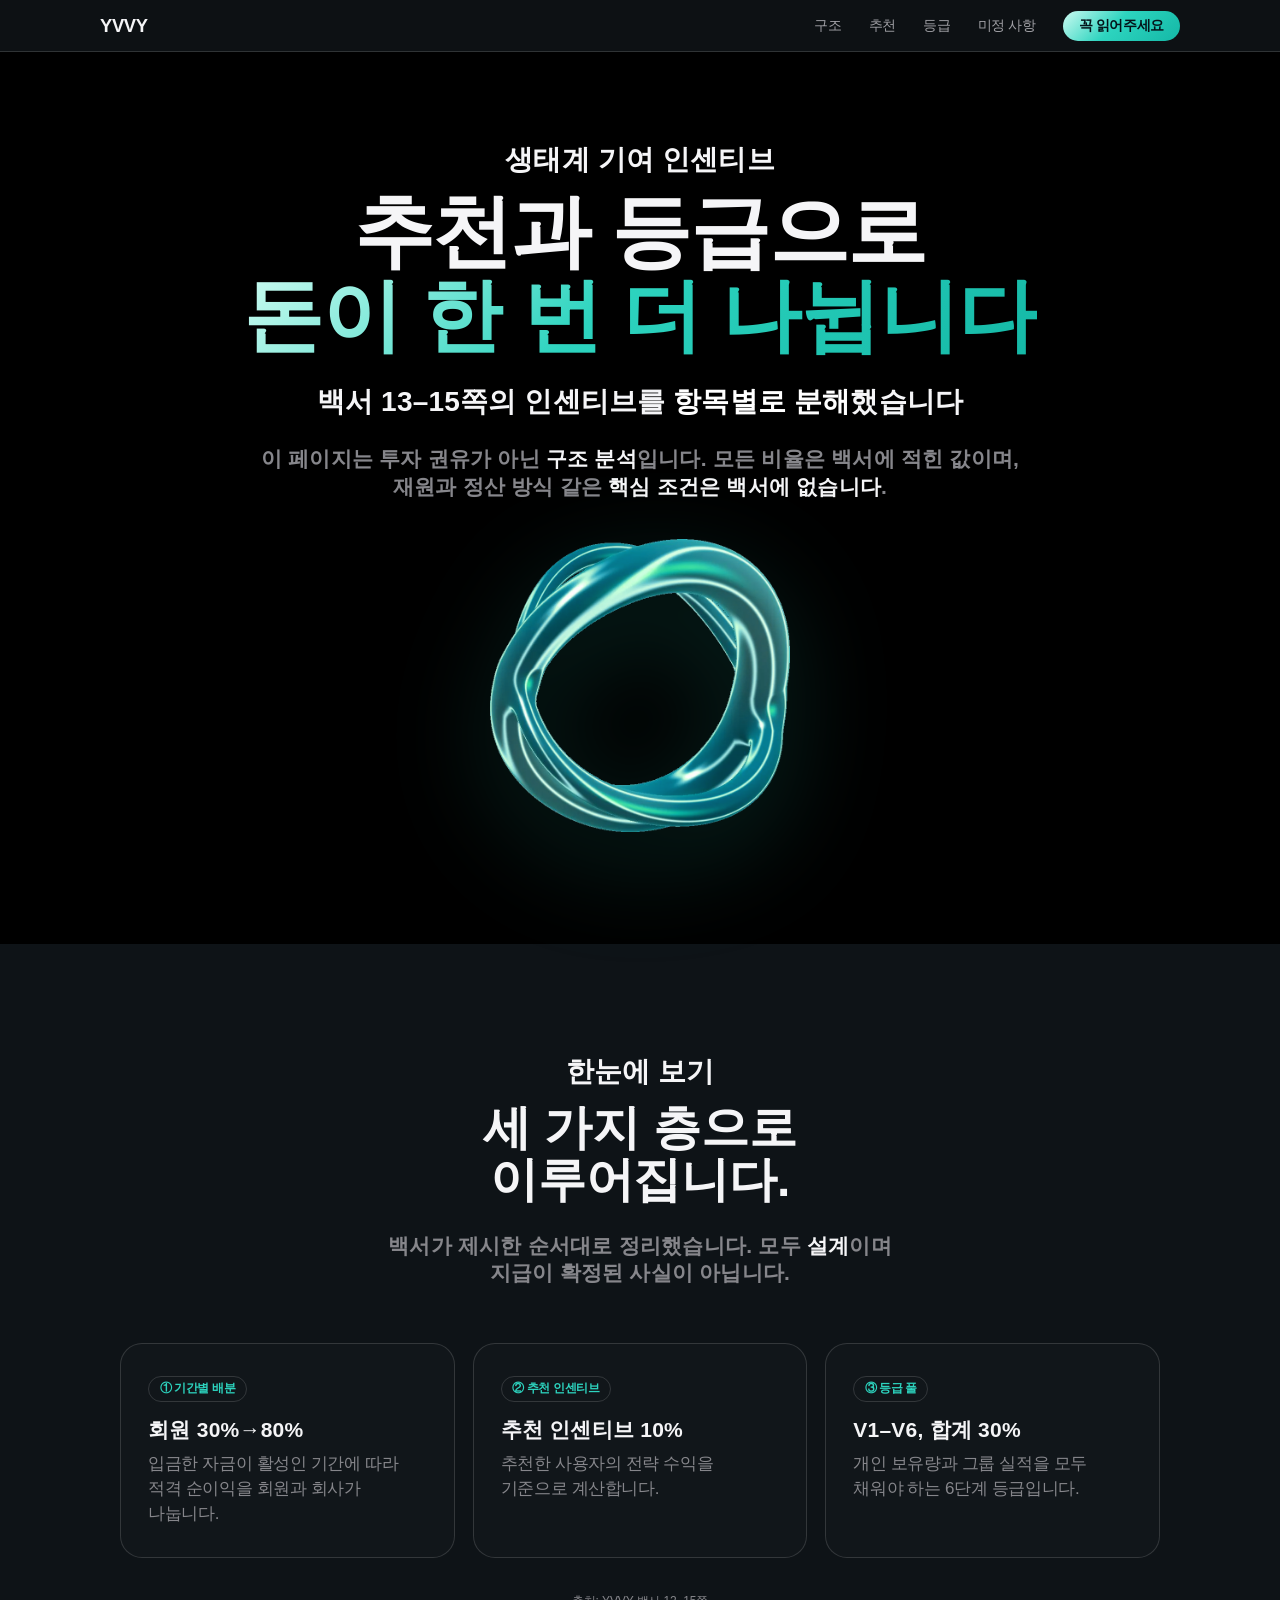
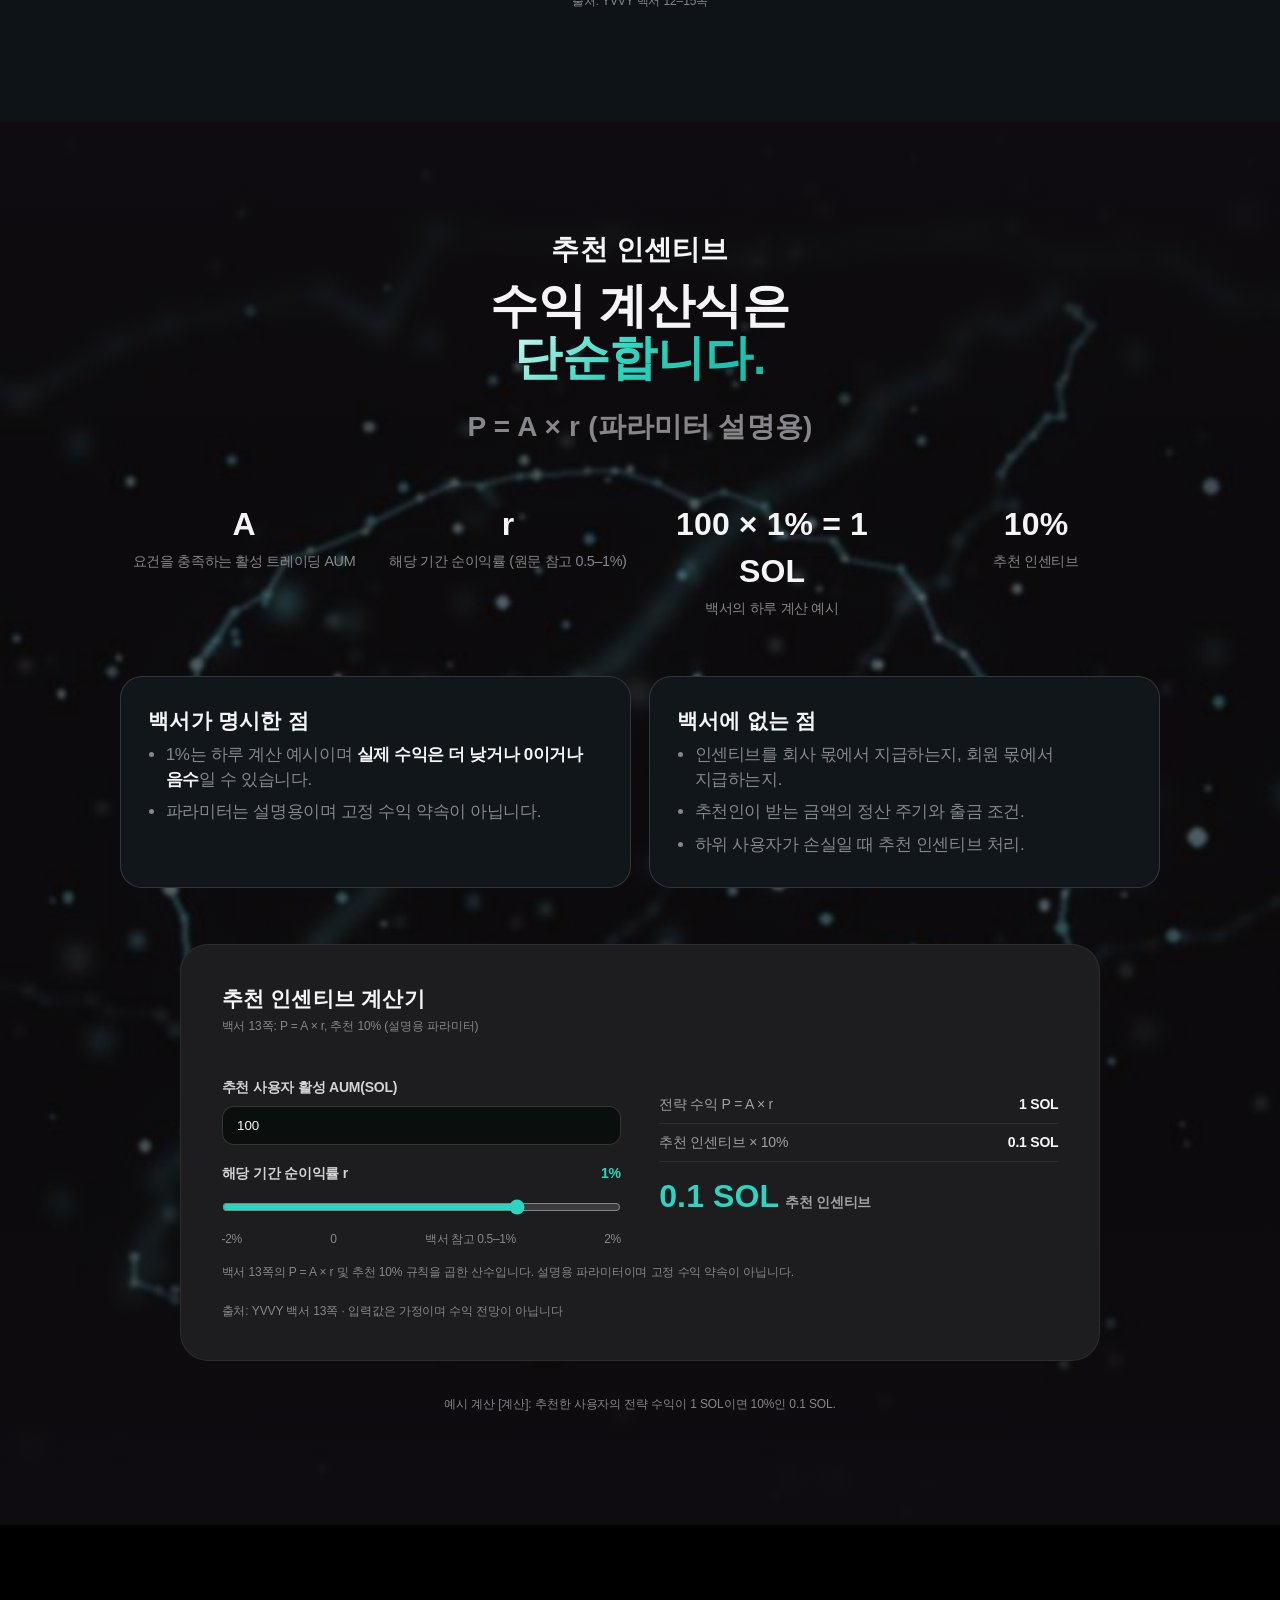
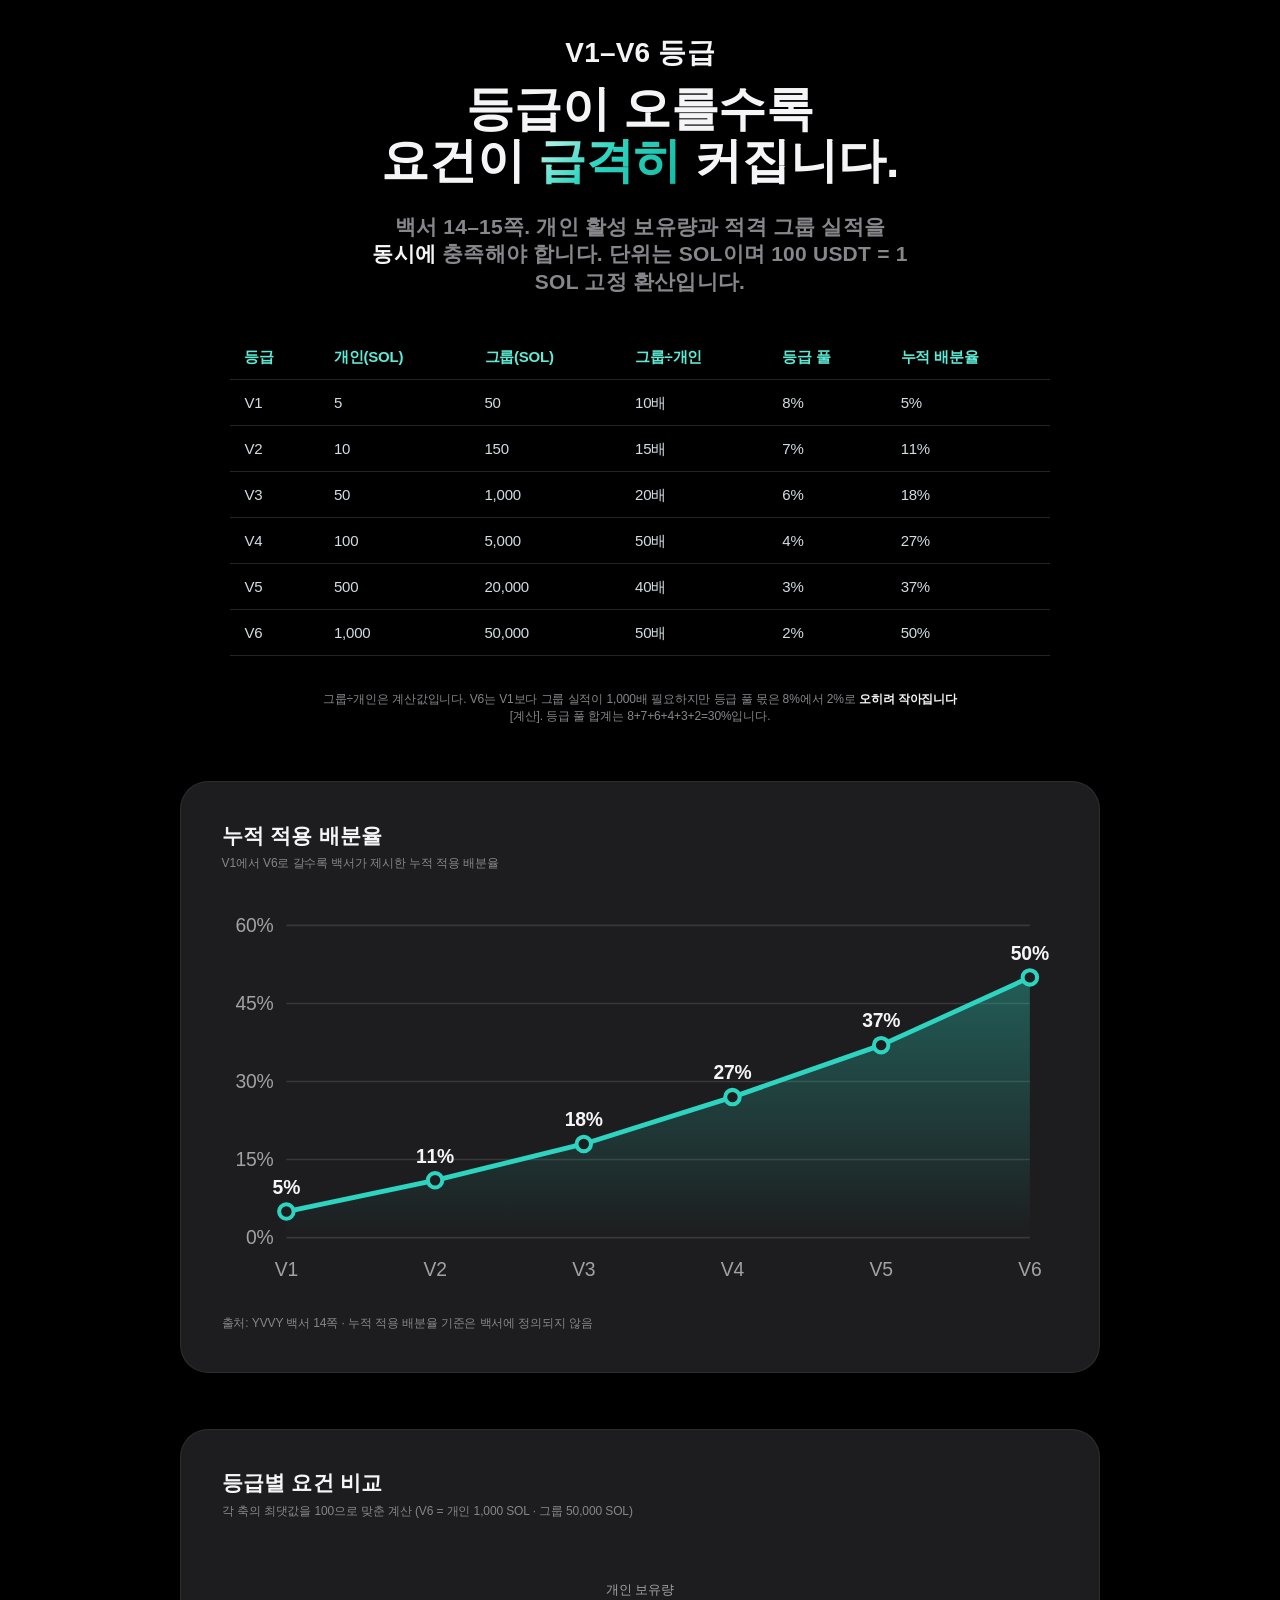
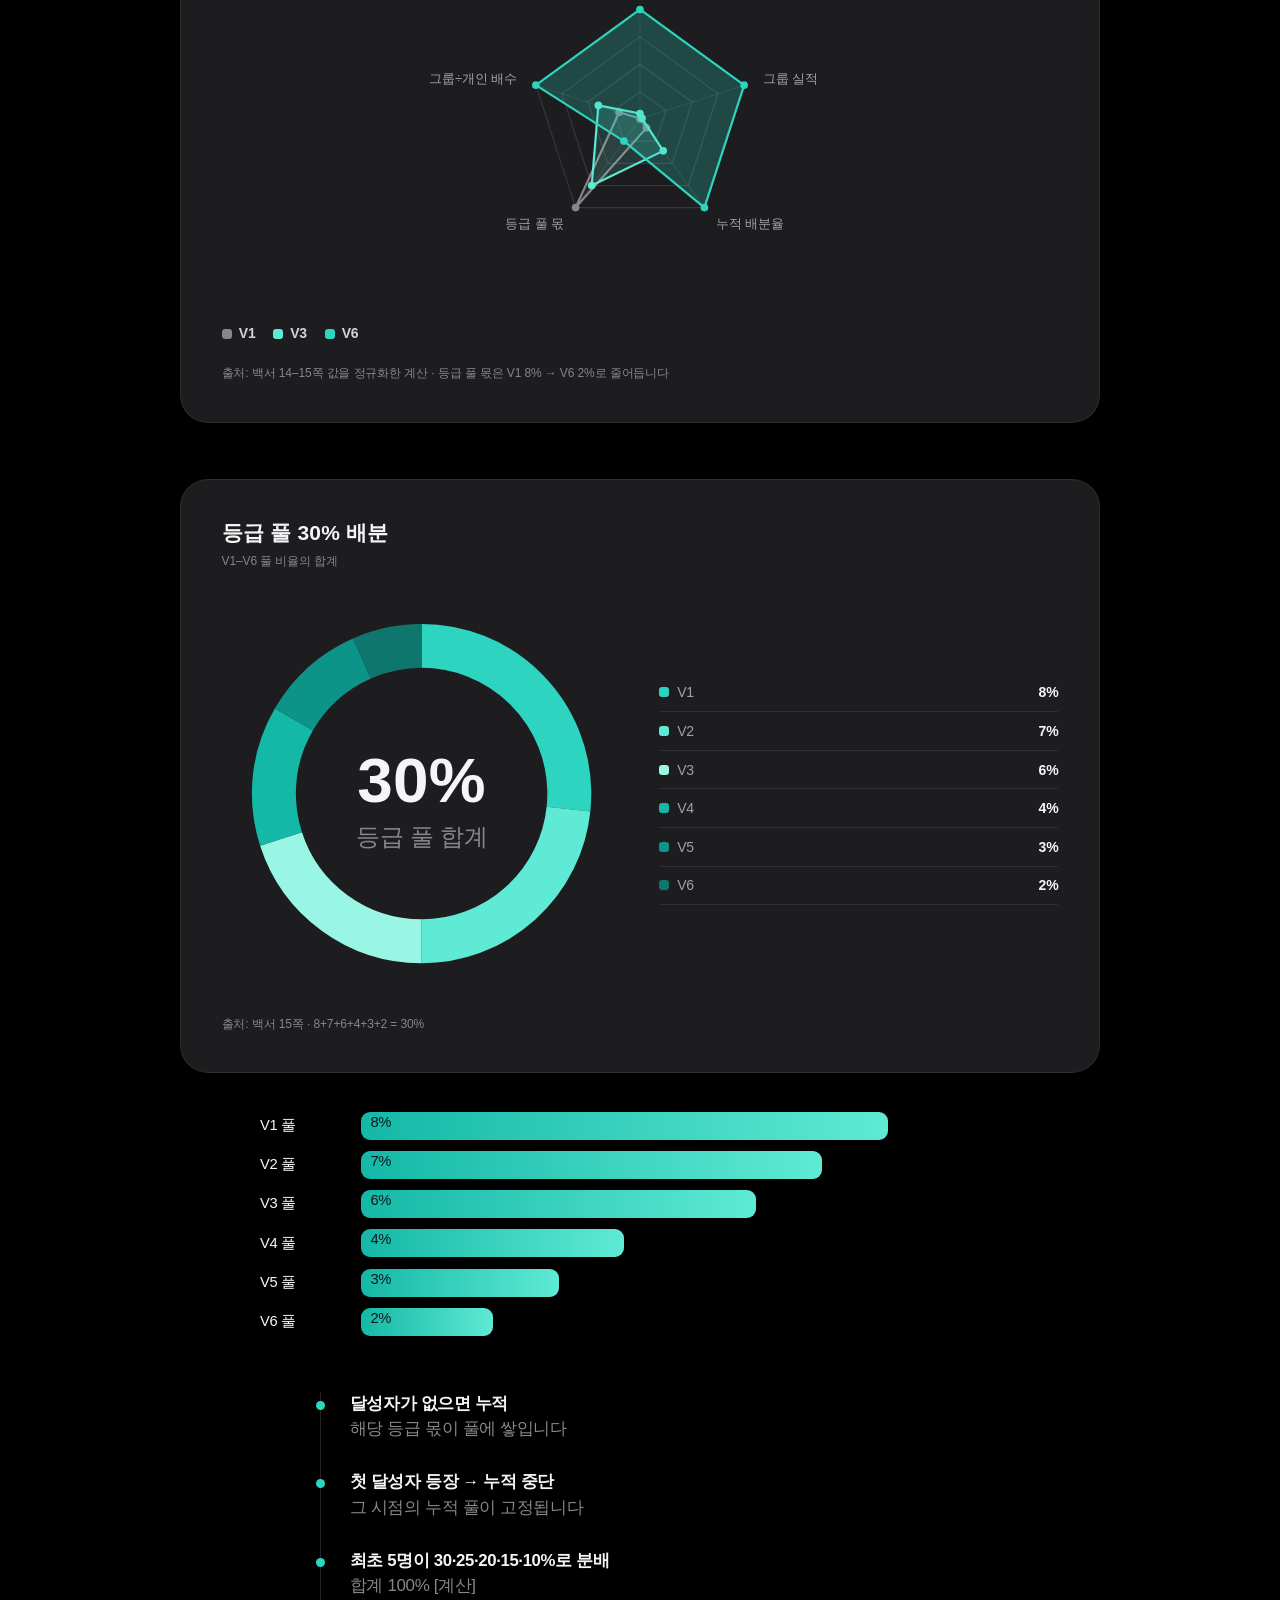
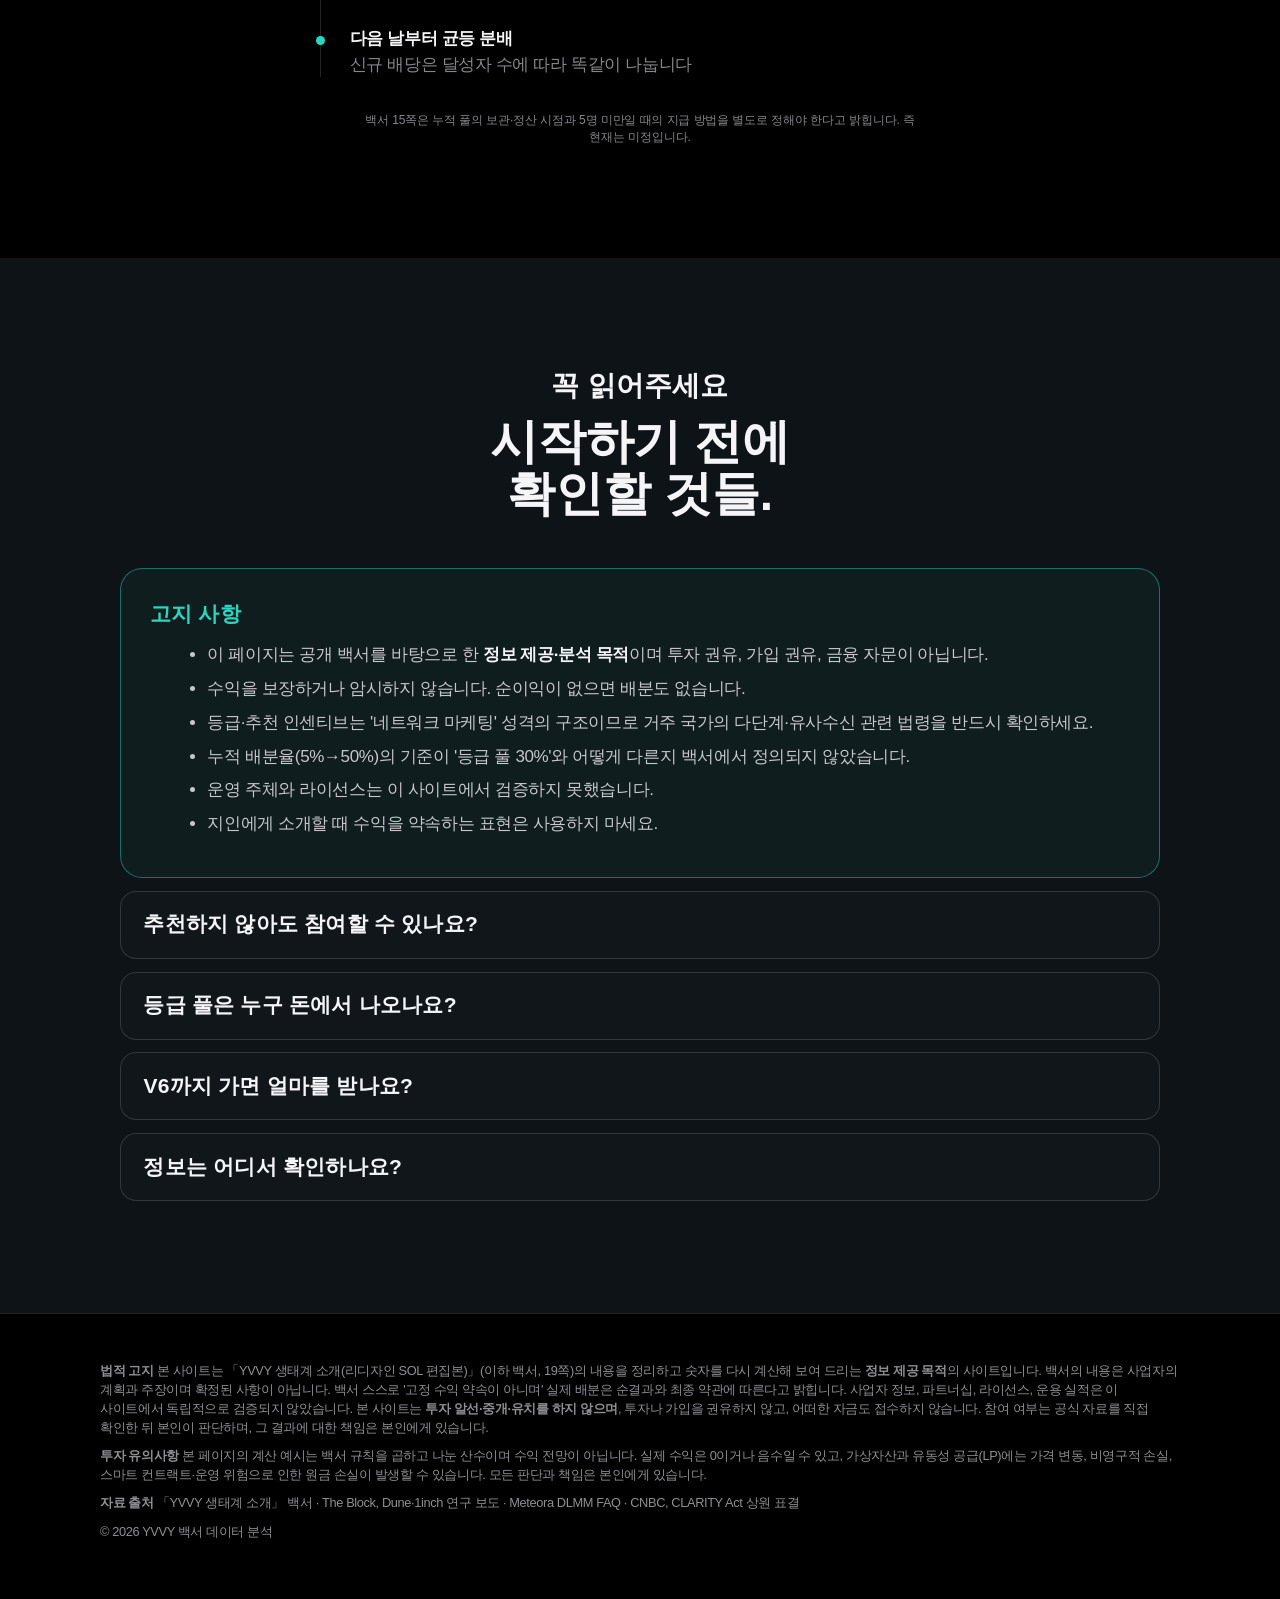
==== commit 9a9680bb: "본문 글자 타자 효과 제거(처음부터 또렷, 블록 단위 등장), 히어로 글자·영상 밝기 개선 Co-Authored-By: Claude Sonnet 5.5 <noreply@anthro" ====
--- a/community.html
+++ b/community.html
@@ -86,7 +86,7 @@
 @media(min-width:1069px){h2{font-size:clamp(2.75rem,4.3vw,3.5rem)}}
 .tb{width:100%;border-collapse:collapse;margin:2.4rem auto 0;max-width:820px;text-align:left;font-size:.95rem}.tb th,.tb td{padding:.75rem .9rem;border-bottom:1px solid var(--line)}.tb th{color:#5eead4;font-weight:700;font-size:.85rem}.tb td{color:#d2dde2}.lt .tb td{color:var(--ltx)}.lt .tb th{color:#0f766e}.bars{max-width:760px;margin:2.4rem auto 0;display:grid;gap:.7rem;text-align:left}.bars div{display:grid;grid-template-columns:5.5rem 1fr;gap:.8rem;align-items:center;font-size:.92rem}.bars i{display:block;height:28px;border-radius:9px;background:linear-gradient(90deg,#14b8a6,#5eead4);width:var(--w);color:#10161a;font:700 .82rem/28px inherit;font-style:normal;padding-left:.6rem;min-width:2.4rem}.bars div.m i{background:#4b5a66;color:#f5f5f7}.lt .bars span{color:var(--ltx)}
 </style>
-<link rel="stylesheet" href="yvvy-apple.css?v=yvvy20261102b"><link rel="stylesheet" href="yvvy-viz.css?v=mint20261108b">
+<link rel="stylesheet" href="yvvy-apple.css?v=yvvy20261102b"><link rel="stylesheet" href="yvvy-viz.css?v=mint20261109b">
 </head>
 <body>
 
@@ -209,6 +209,6 @@
 
 <script src="nocapital-apple3.js?v=yvvy20261102b" defer></script>
 <script src="yvvy-apple.js?v=yvvy20261102b" defer></script>
-<script src="yvvy-viz.js?v=mint20261108b" defer></script>
+<script src="yvvy-viz.js?v=mint20261109b" defer></script>
 </body>
 </html>
--- a/yvvy-viz.css
+++ b/yvvy-viz.css
@@ -130,3 +130,21 @@
 section.hero.has-vbg { min-height: 100svh; display: flex; align-items: center; justify-content: center; }
 section.hero.has-vbg .wrap-wide { padding-top: 6rem; padding-bottom: 5rem; }
 html body section.hero .hero-note { margin: 2.2rem auto 0; font-size: 14px !important; font-weight: 400 !important; letter-spacing: -.01em; color: rgba(245,245,247,.62); }
+
+.vz-cta { margin: 2rem auto 0; text-align: center; }
+.vz-cta small { display: block; margin-top: .8rem; font-size: 12px; color: #86868b; word-break: break-all; }
+
+/* 본문 글자: 한 글자·단어씩 켜지는(타자 치듯) 스크롤 효과를 끄고, 처음부터 또렷한 색으로 블록 전체가 한 번에 나타나게 */
+html.js body .fx-on .w { color: #d2d2d7 !important; transition: none !important; }
+html.js body .fx-on :is(strong,b,em,.hl) .w { color: #f5f5f7 !important; }
+html.js body section.lt .fx-on .w { color: #3a3a3c !important; }
+html.js body section.lt .fx-on :is(strong,b,em,.hl) .w { color: #1d1d1f !important; }
+html.js body section.hero .fx-on .w, html.js body section.hero .sub .w { color: #f5f5f7 !important; }
+html.js body section.hero .hero-note { color: rgba(245,245,247,.78) !important; }
+html body section.hero .sub, html body section.hero .sub * { color: #f5f5f7 !important; -webkit-text-fill-color: #f5f5f7 !important; }
+html body section.hero .sub em { color: #ffffff !important; -webkit-text-fill-color: #ffffff !important; }
+html body section.hero .hero-note, html body section.hero .hero-note * { color: rgba(245,245,247,.82) !important; -webkit-text-fill-color: rgba(245,245,247,.82) !important; }
+.vbg.raw video { filter: brightness(.9) saturate(1.1); }
+.vbg.raw::after { background: linear-gradient(180deg, rgba(10,14,12,.38) 0%, rgba(10,14,12,.2) 40%, rgba(10,14,12,.34) 75%, #0a0e0c 100%); }
+.vbg.raw video { filter: brightness(.8) saturate(1.05); }
+.vbg.raw::after { background: linear-gradient(180deg, rgba(10,14,12,.5) 0%, rgba(10,14,12,.42) 45%, rgba(10,14,12,.42) 75%, #0a0e0c 100%); }
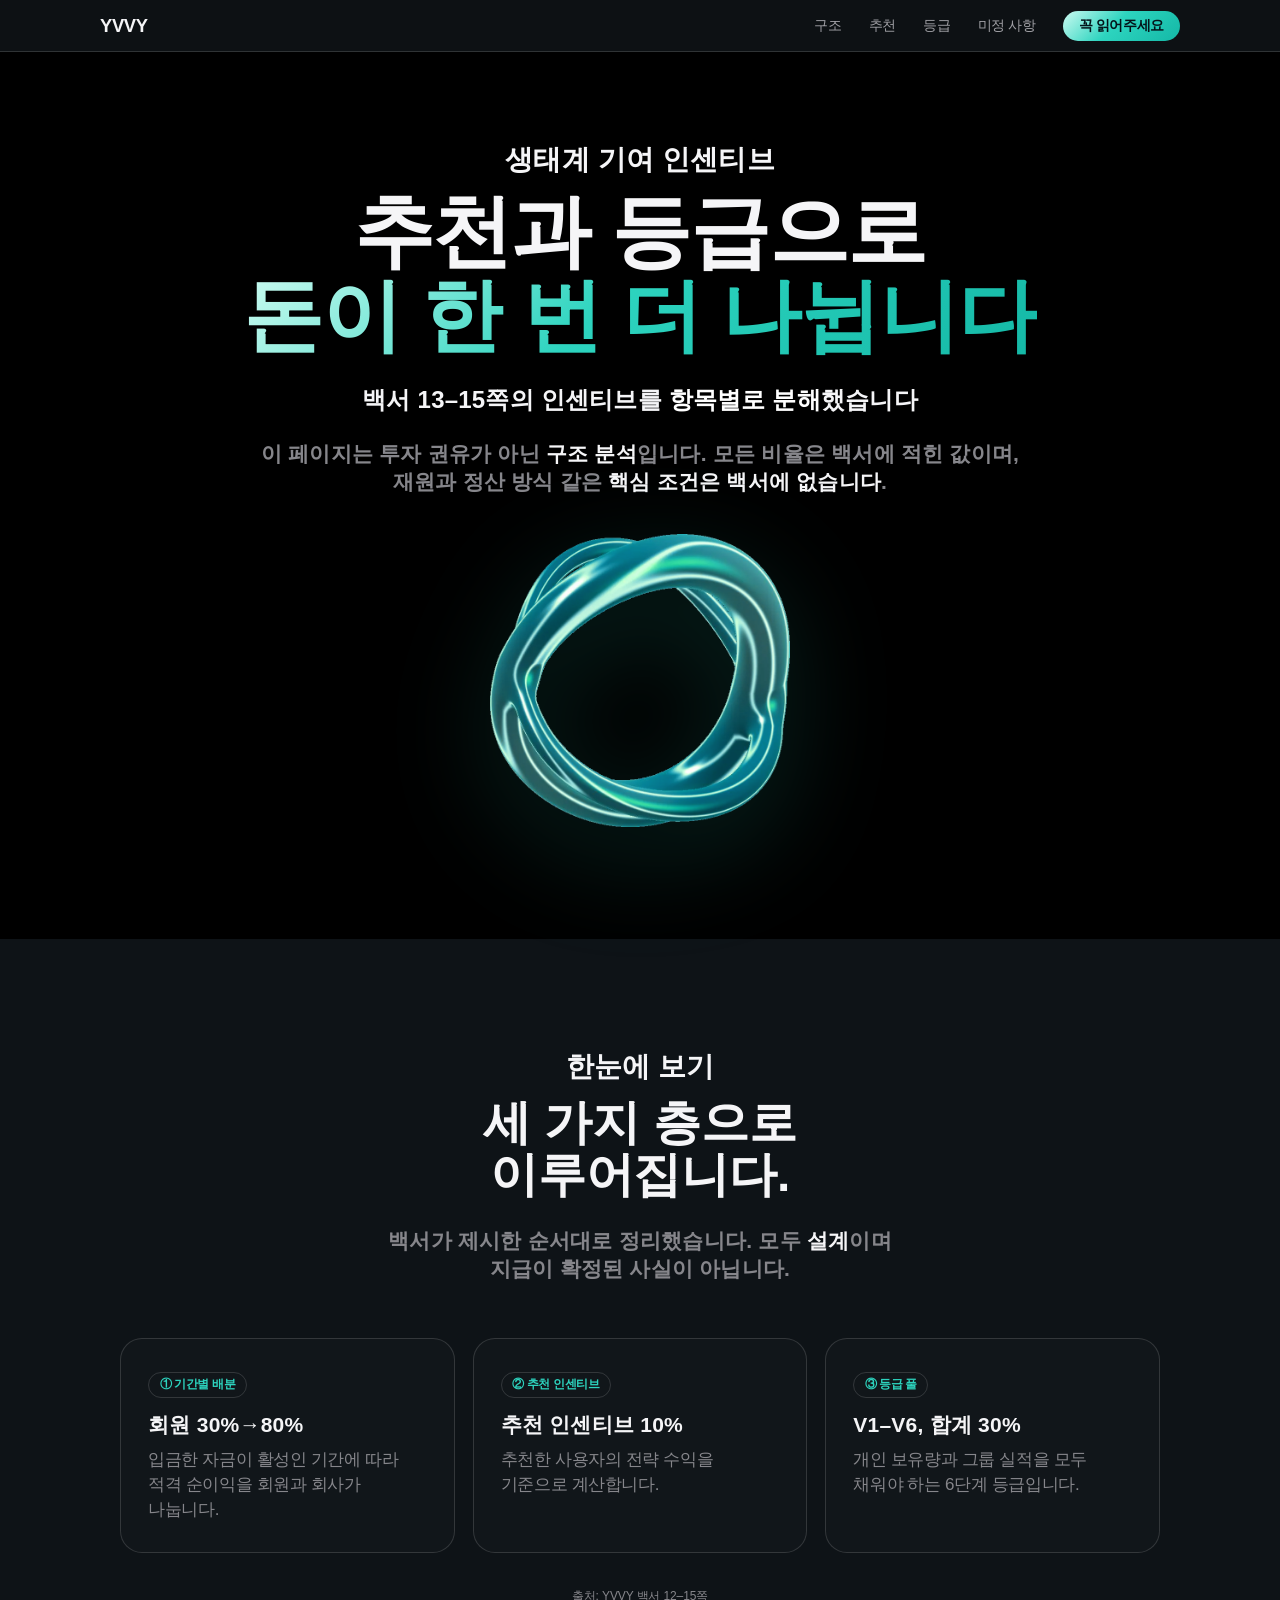
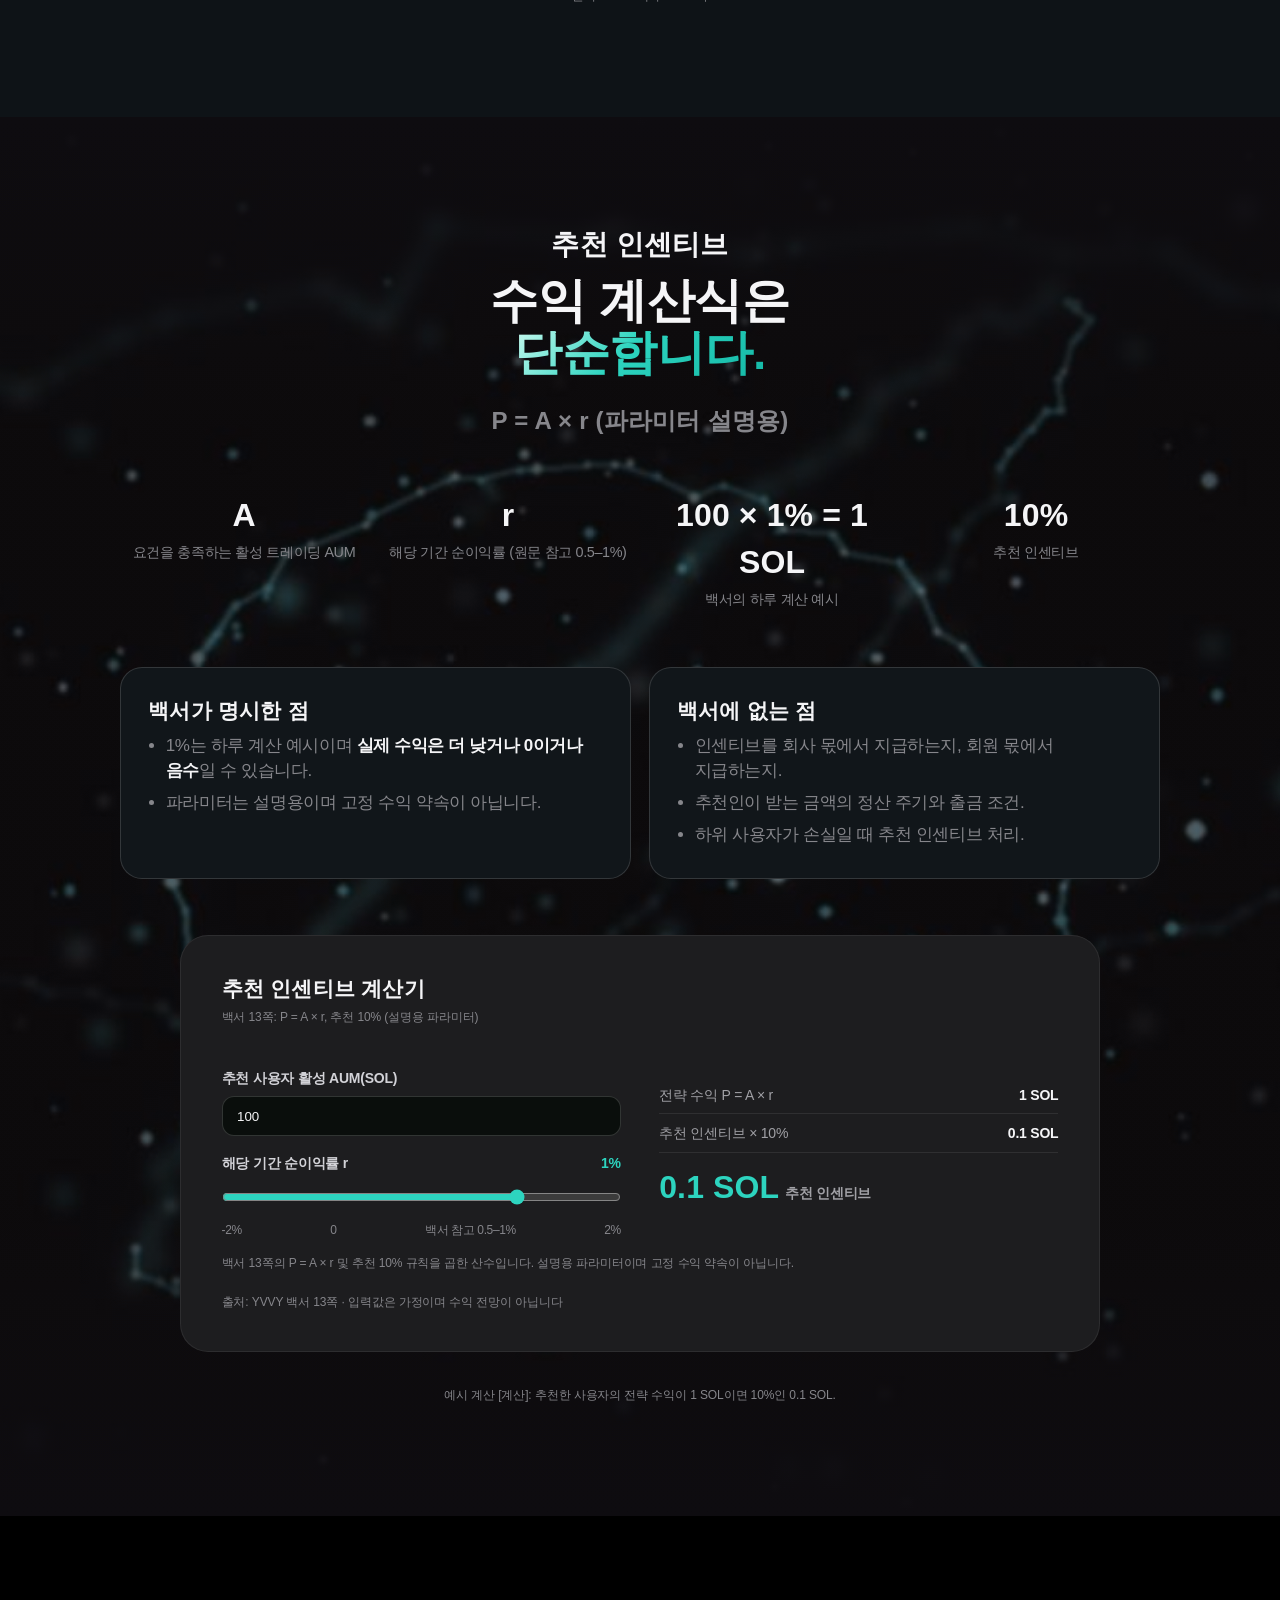
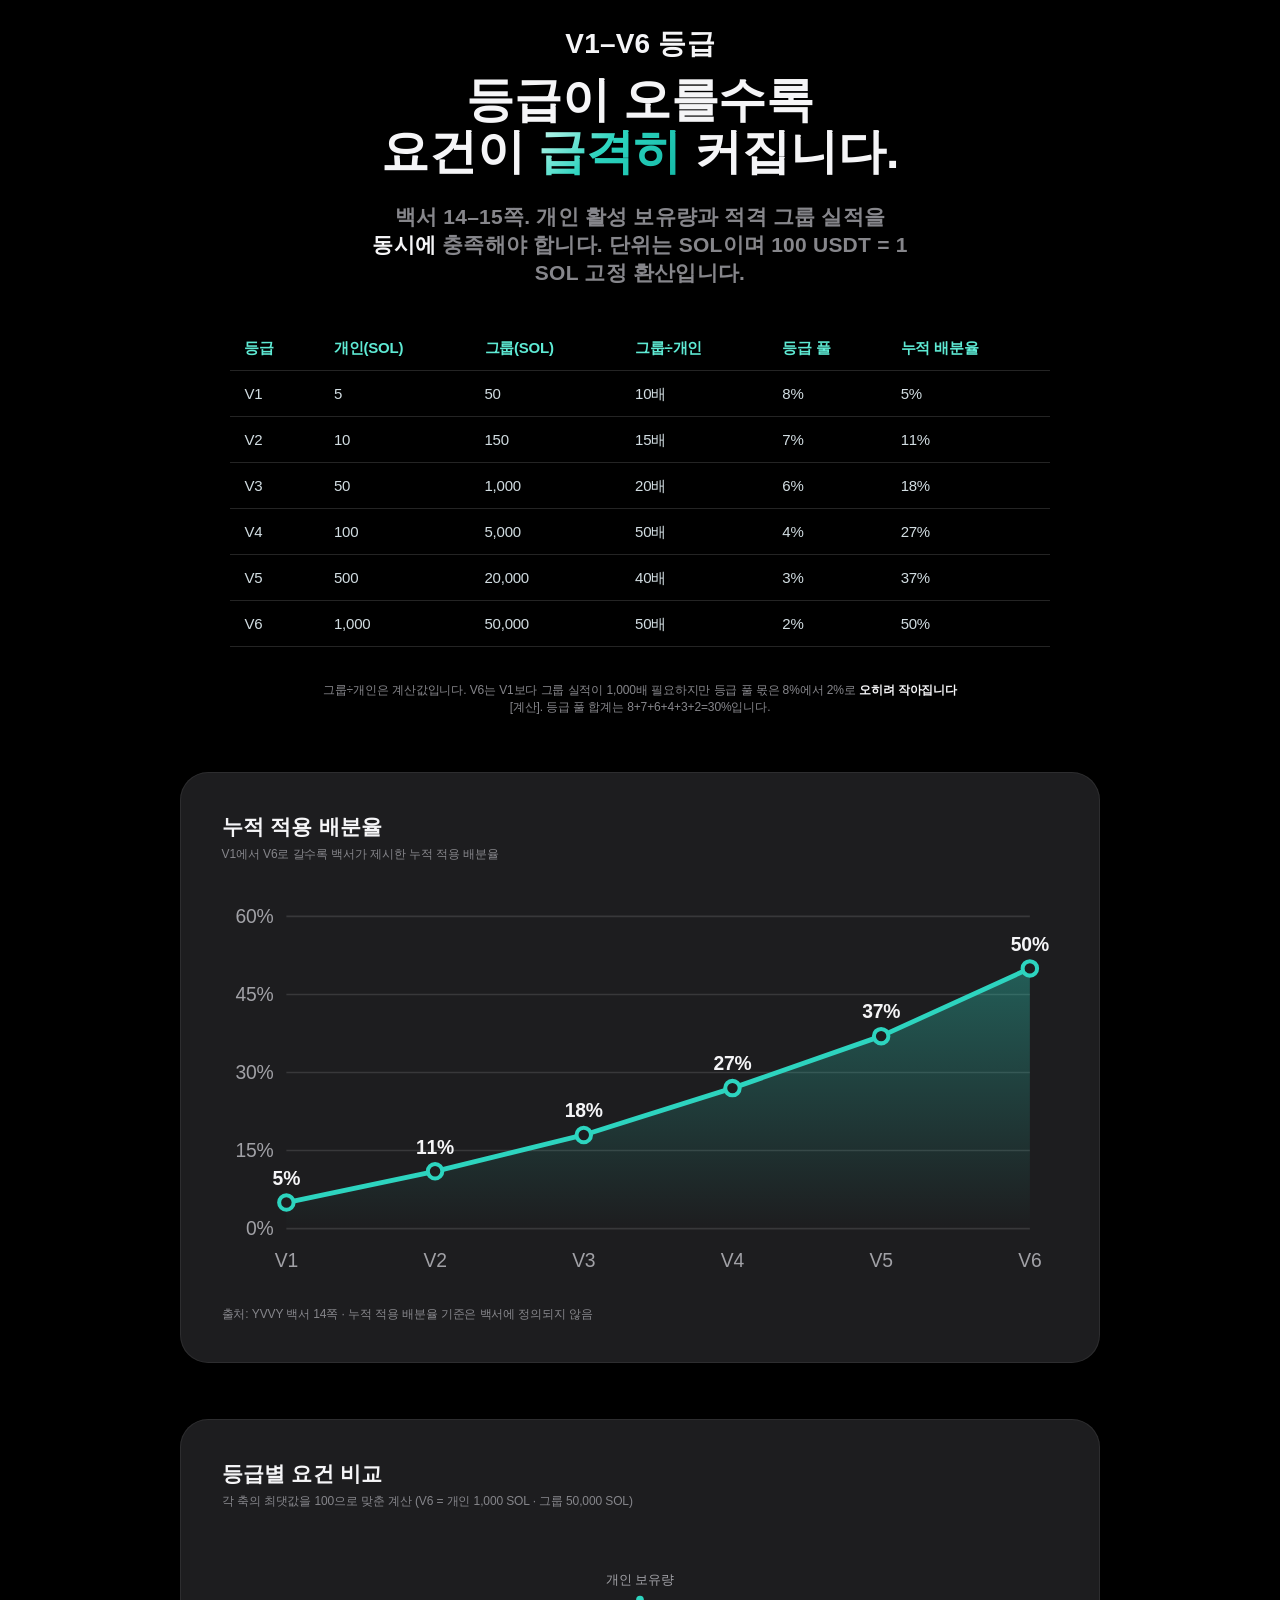
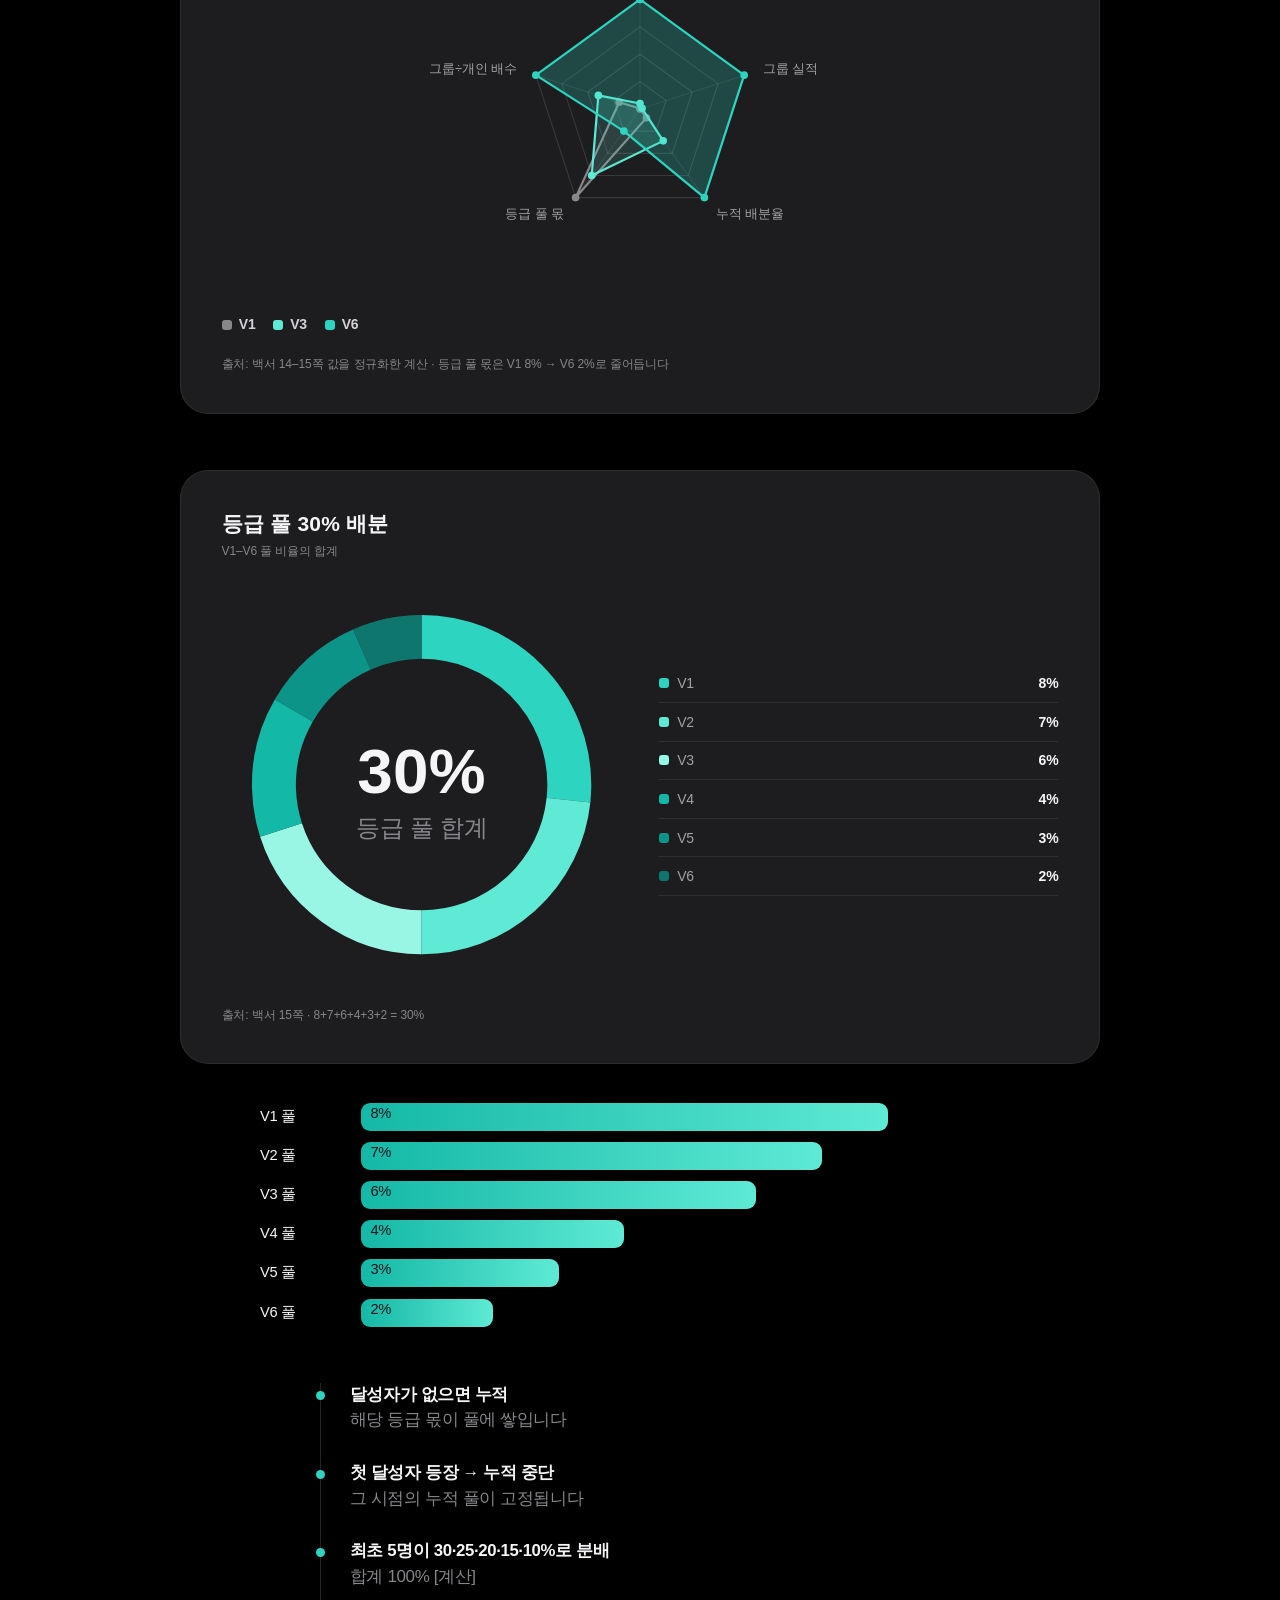
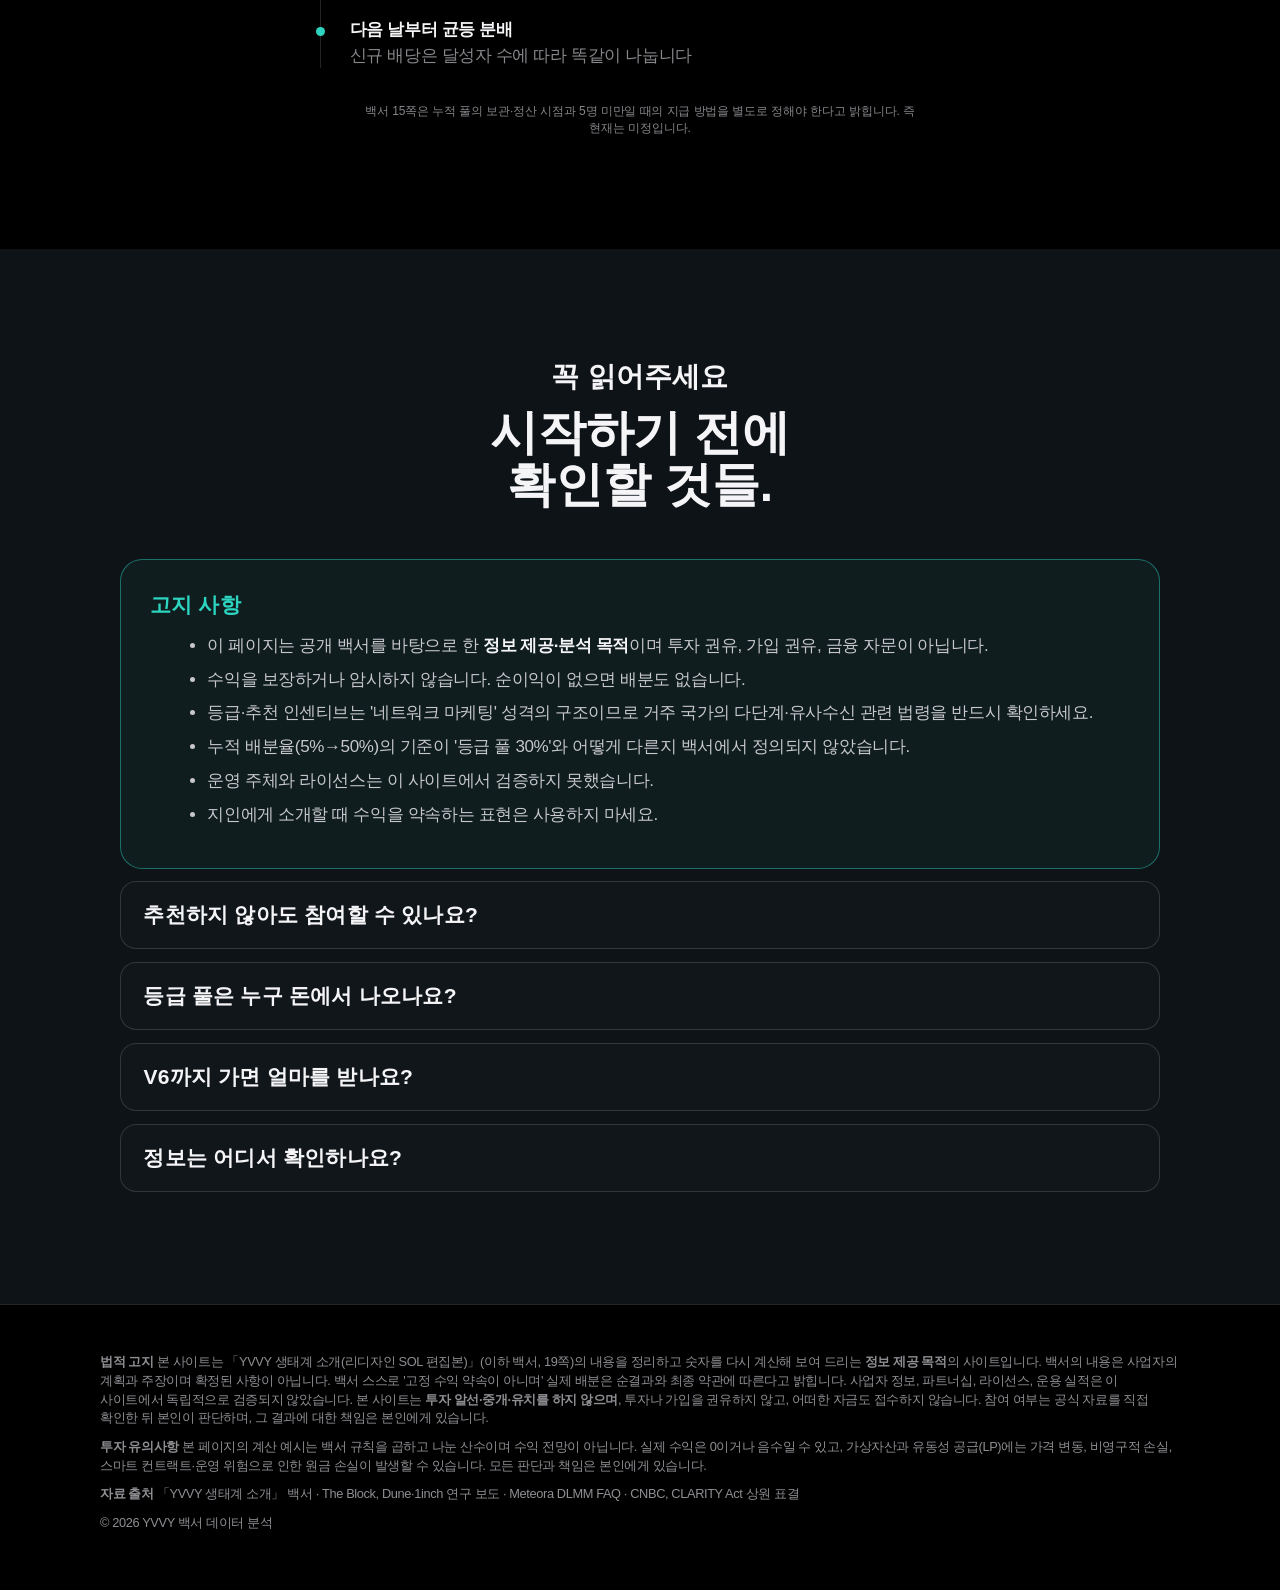
==== commit b596e3ea: "데스크톱 서브카피 한 단계 축소(28→24px), 히어로 안내문 크기 정리 Co-Authored-By: Claude Sonnet 5.5 <noreply@anthropic.com> " ====
--- a/community.html
+++ b/community.html
@@ -86,7 +86,7 @@
 @media(min-width:1069px){h2{font-size:clamp(2.75rem,4.3vw,3.5rem)}}
 .tb{width:100%;border-collapse:collapse;margin:2.4rem auto 0;max-width:820px;text-align:left;font-size:.95rem}.tb th,.tb td{padding:.75rem .9rem;border-bottom:1px solid var(--line)}.tb th{color:#5eead4;font-weight:700;font-size:.85rem}.tb td{color:#d2dde2}.lt .tb td{color:var(--ltx)}.lt .tb th{color:#0f766e}.bars{max-width:760px;margin:2.4rem auto 0;display:grid;gap:.7rem;text-align:left}.bars div{display:grid;grid-template-columns:5.5rem 1fr;gap:.8rem;align-items:center;font-size:.92rem}.bars i{display:block;height:28px;border-radius:9px;background:linear-gradient(90deg,#14b8a6,#5eead4);width:var(--w);color:#10161a;font:700 .82rem/28px inherit;font-style:normal;padding-left:.6rem;min-width:2.4rem}.bars div.m i{background:#4b5a66;color:#f5f5f7}.lt .bars span{color:var(--ltx)}
 </style>
-<link rel="stylesheet" href="yvvy-apple.css?v=yvvy20261102b"><link rel="stylesheet" href="yvvy-viz.css?v=mint20261109b">
+<link rel="stylesheet" href="yvvy-apple.css?v=yvvy20261102b"><link rel="stylesheet" href="yvvy-viz.css?v=mint20261109d">
 </head>
 <body>
 
@@ -209,6 +209,6 @@
 
 <script src="nocapital-apple3.js?v=yvvy20261102b" defer></script>
 <script src="yvvy-apple.js?v=yvvy20261102b" defer></script>
-<script src="yvvy-viz.js?v=mint20261109b" defer></script>
+<script src="yvvy-viz.js?v=mint20261109d" defer></script>
 </body>
 </html>
--- a/yvvy-viz.css
+++ b/yvvy-viz.css
@@ -148,3 +148,8 @@
 .vbg.raw::after { background: linear-gradient(180deg, rgba(10,14,12,.38) 0%, rgba(10,14,12,.2) 40%, rgba(10,14,12,.34) 75%, #0a0e0c 100%); }
 .vbg.raw video { filter: brightness(.8) saturate(1.05); }
 .vbg.raw::after { background: linear-gradient(180deg, rgba(10,14,12,.5) 0%, rgba(10,14,12,.42) 45%, rgba(10,14,12,.42) 75%, #0a0e0c 100%); }
+
+/* 데스크톱 서브카피(.sub) 한 단계 축소: 28px → 24px (사이트 타입 스케일의 다음 단계) */
+@media (min-width: 1070px) { html body .sub { font-size: 24px !important; line-height: 1.3 !important; letter-spacing: .009em !important; } }
+@media (min-width: 1070px) { html body>:is(section,section#top):not(.zx1):not(.zx2):not(#_):not(#__) .sub { font-size: 24px !important; line-height: 1.3 !important; letter-spacing: .009em !important; } }
+html body>:is(section,section#top):not(.zx1):not(.zx2):not(#_):not(#__) .hero-note { font-size: 15px !important; line-height: 1.5 !important; font-weight: 500 !important; }
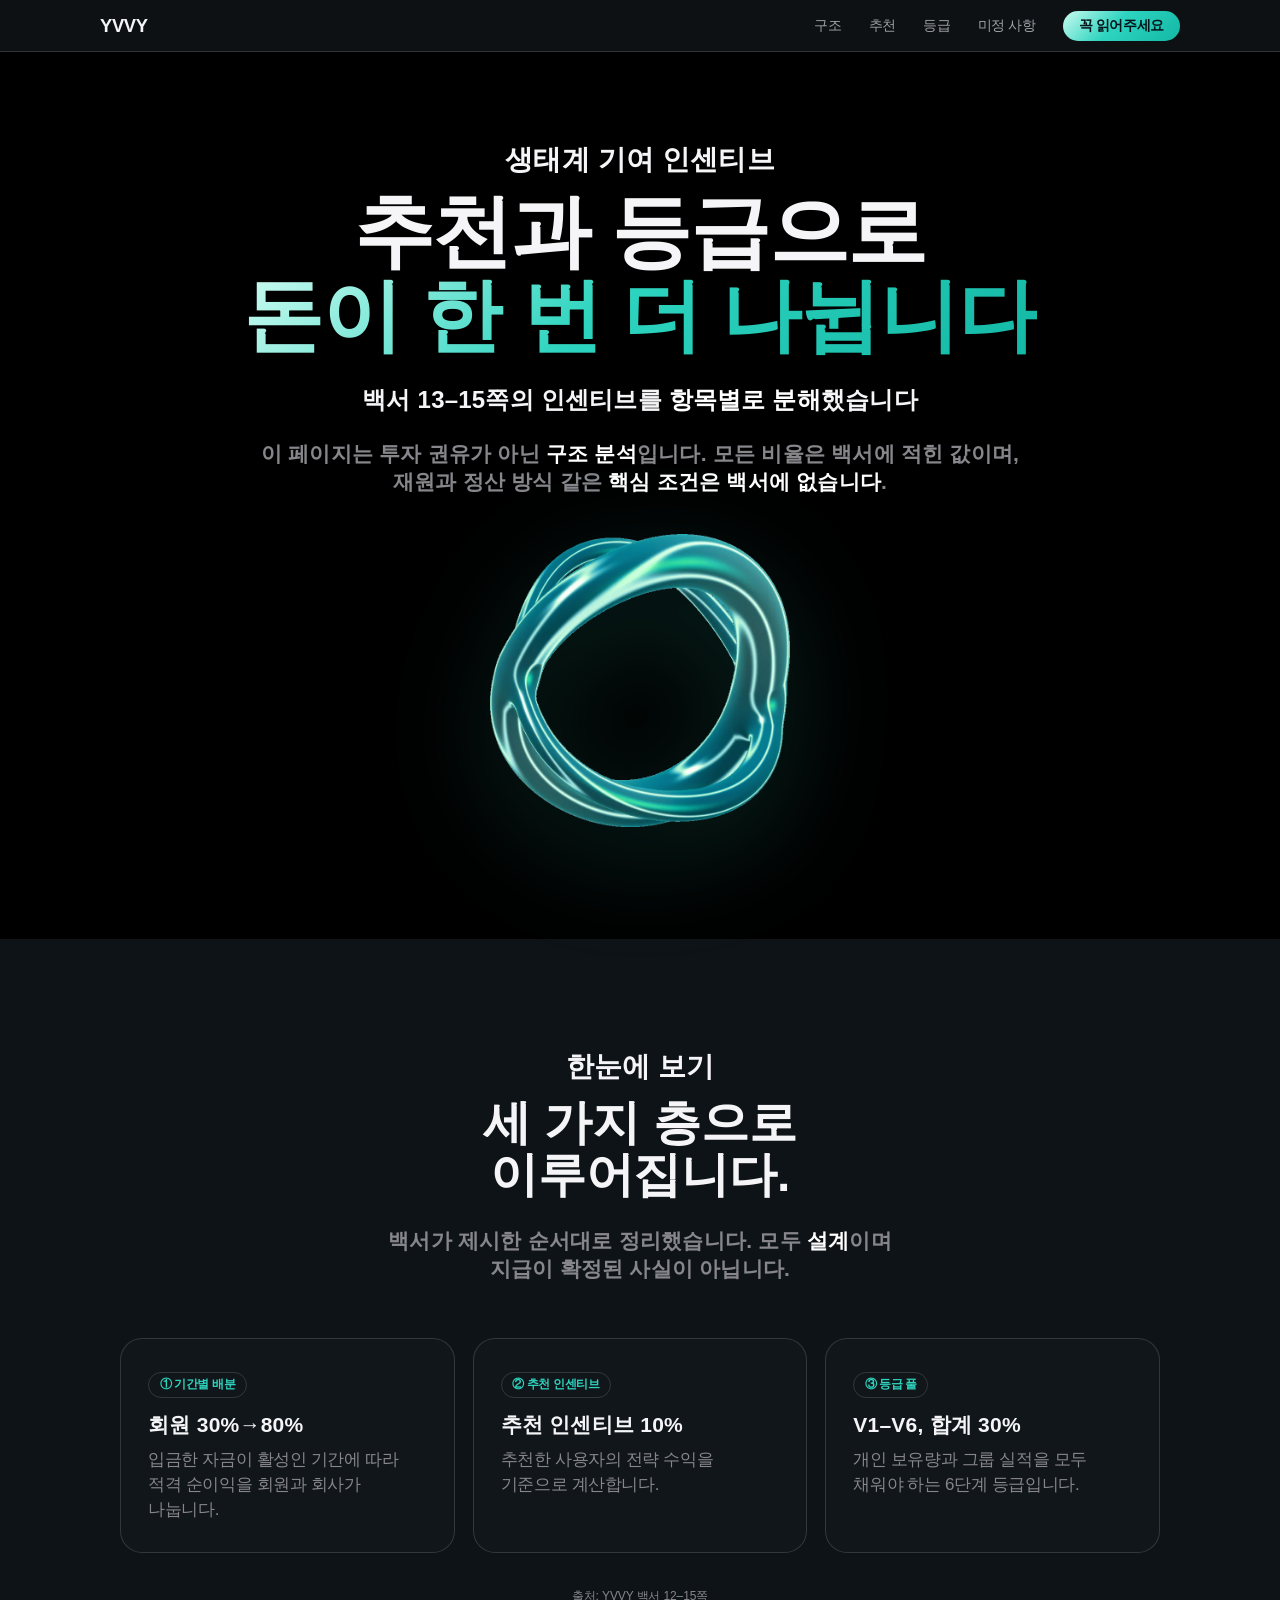
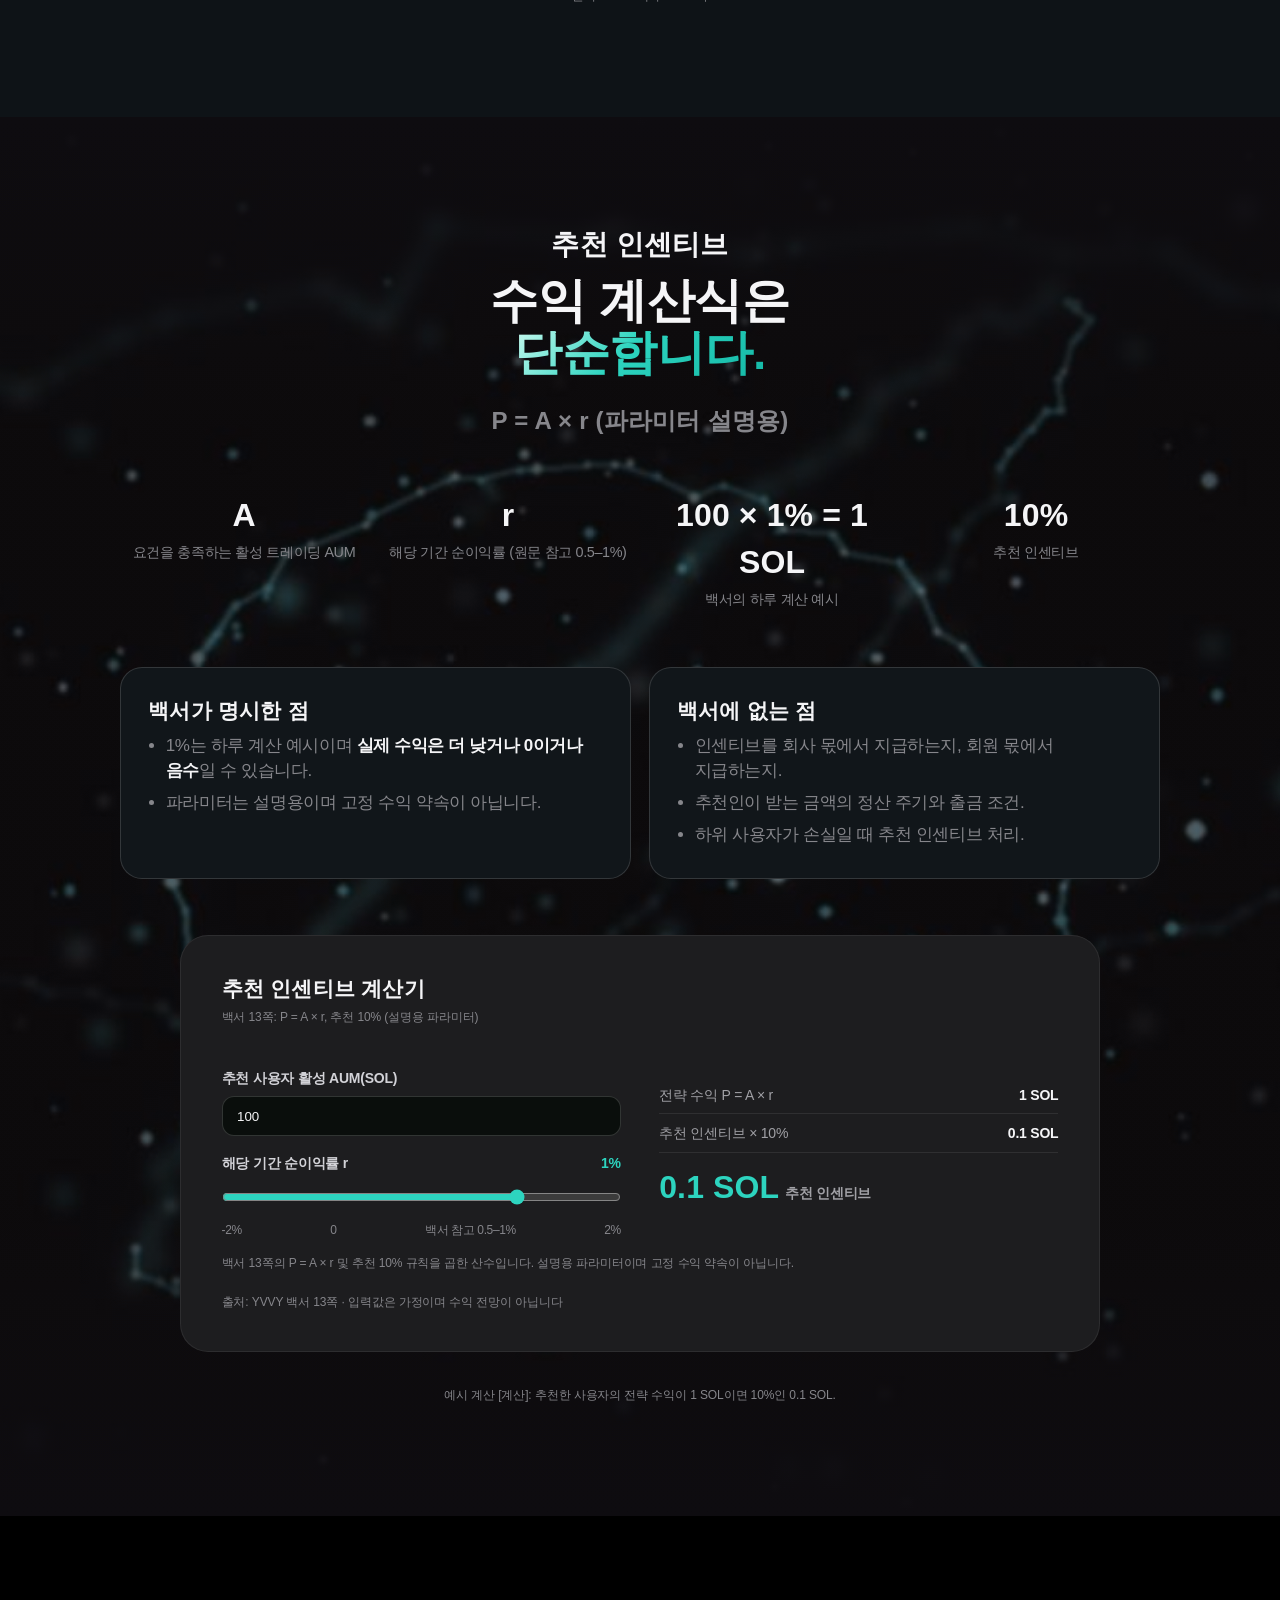
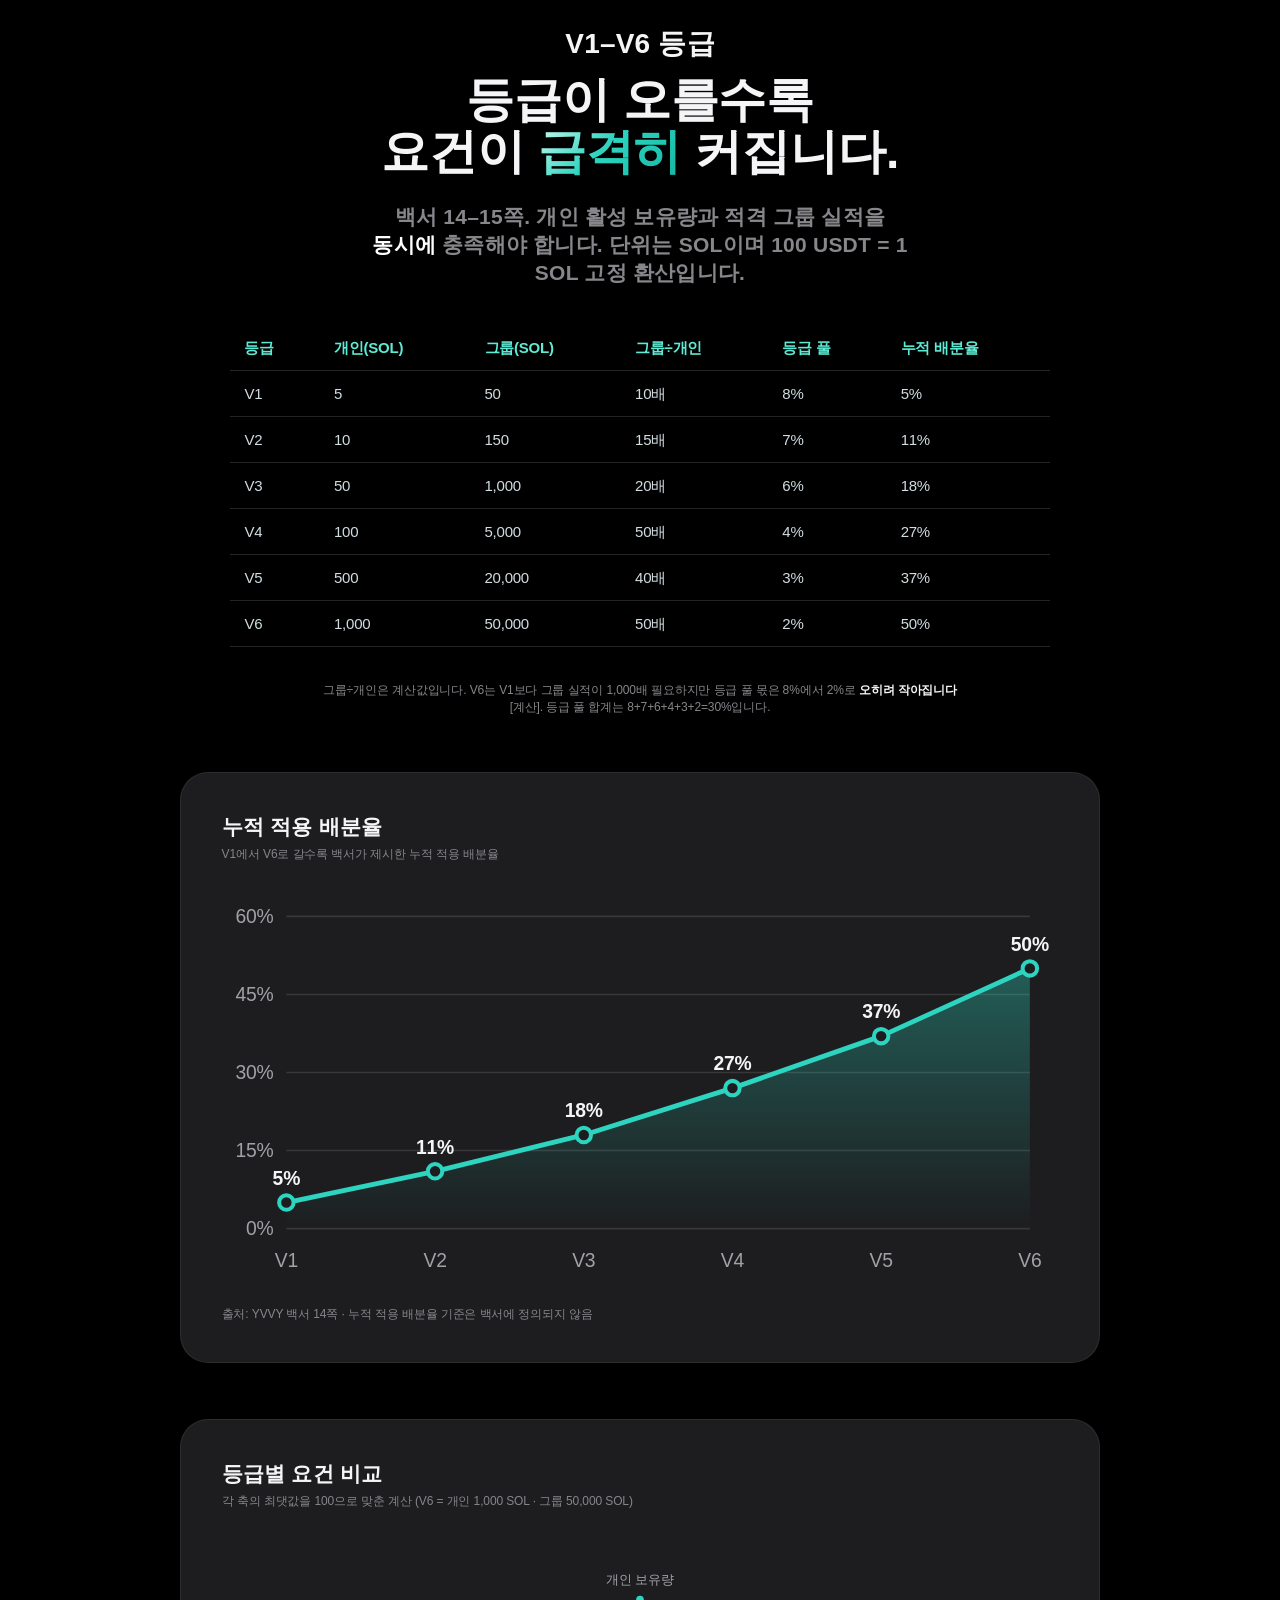
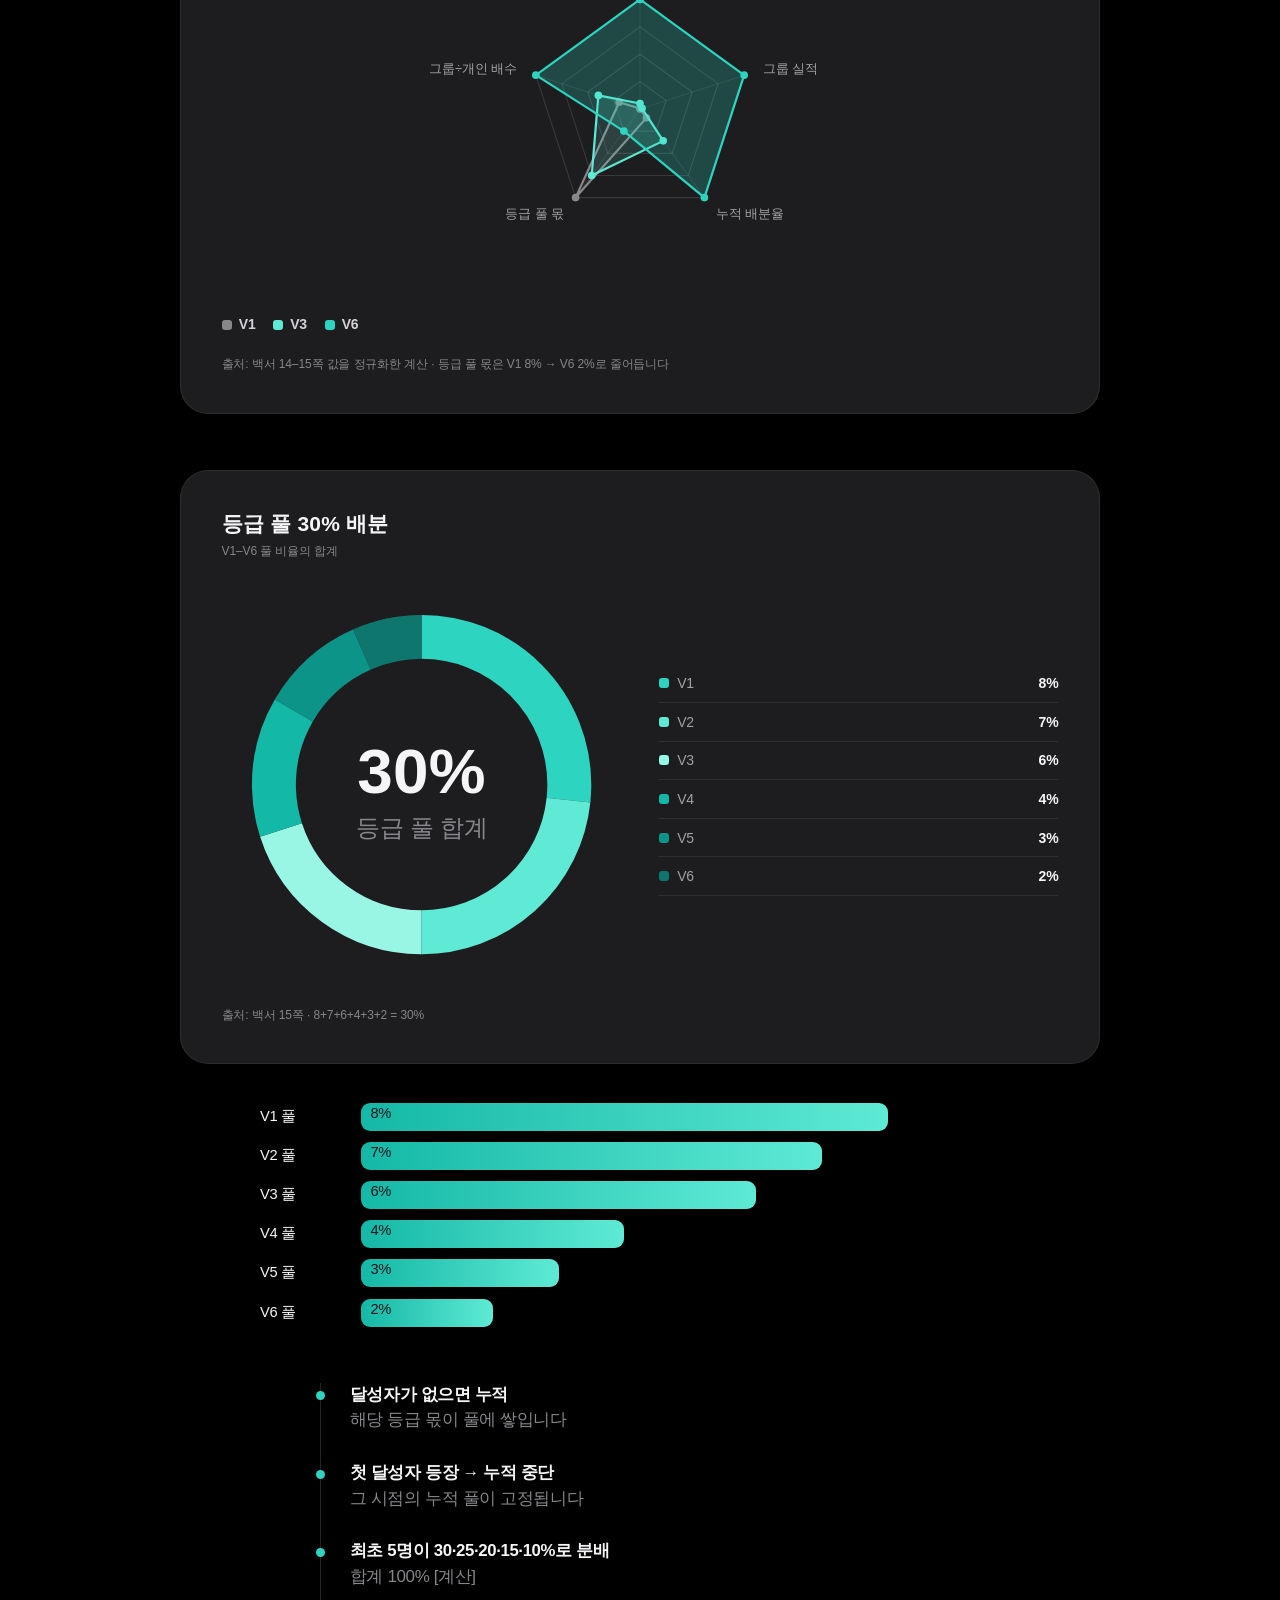
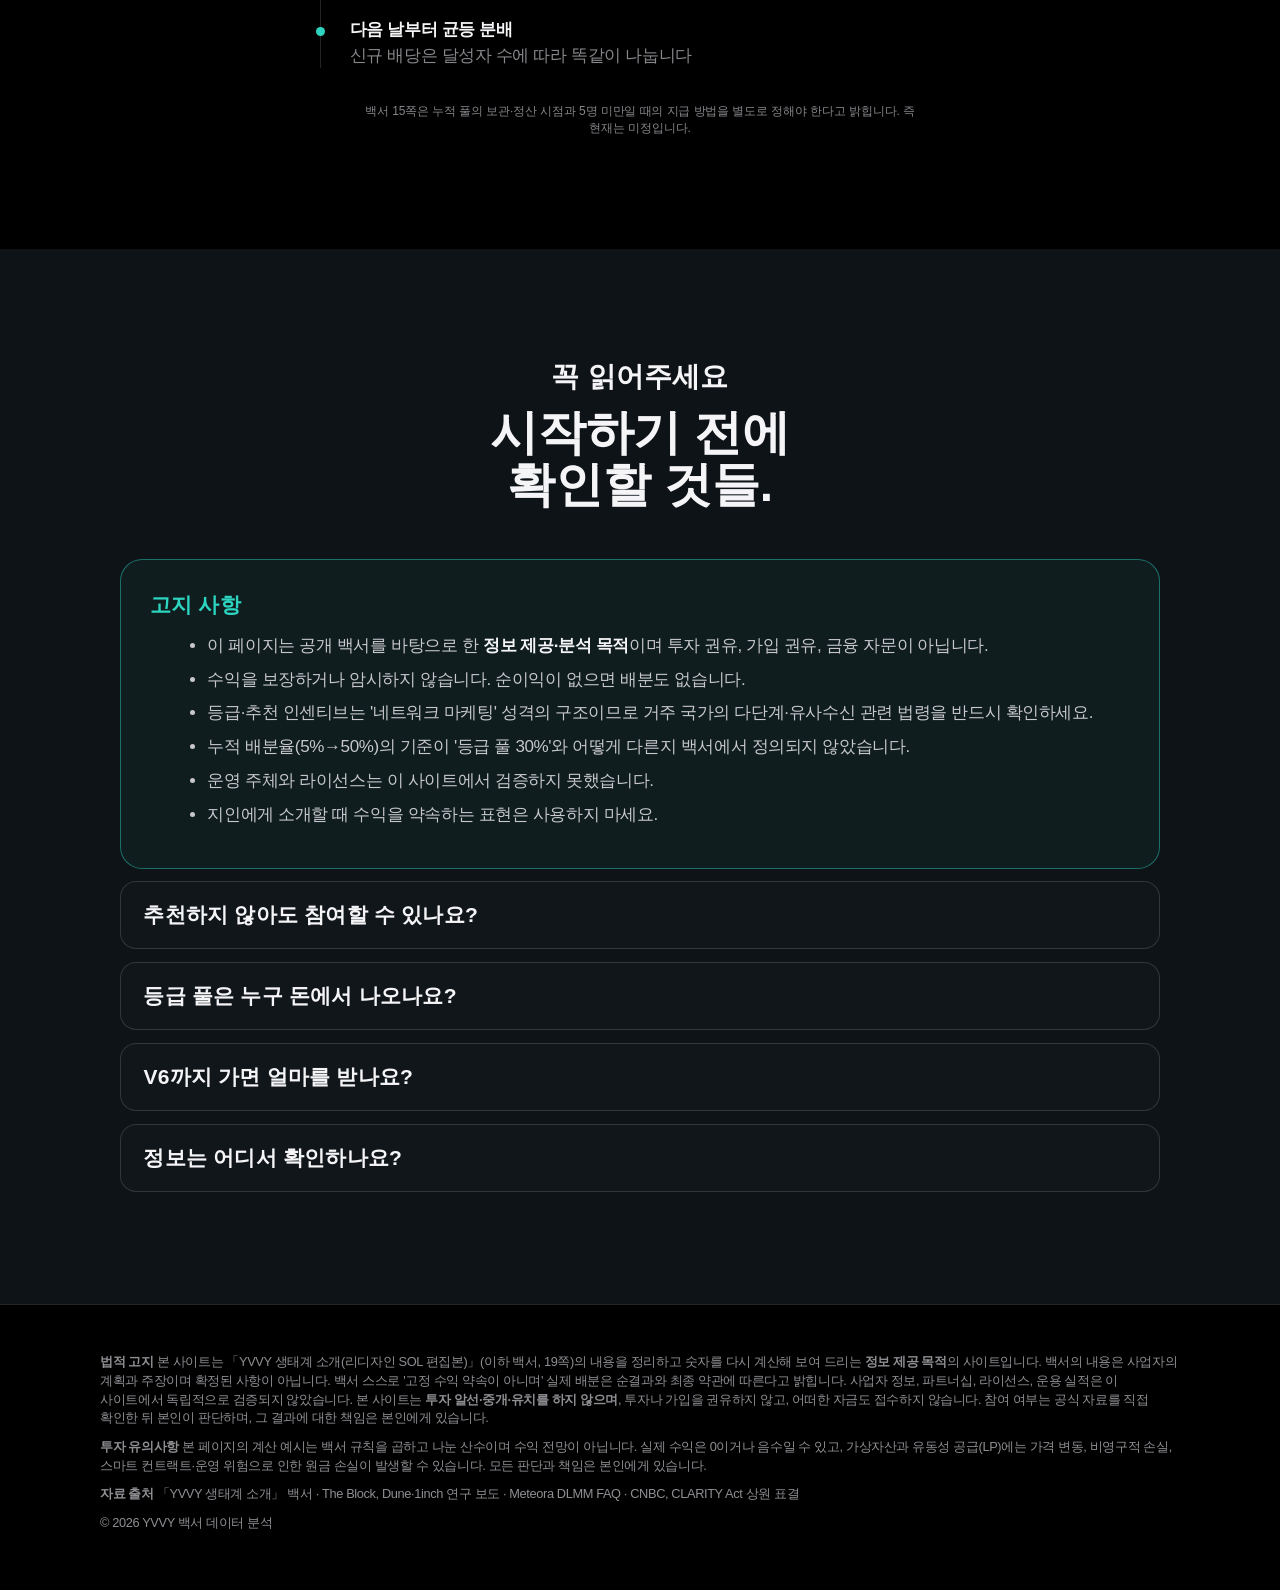
==== commit 687f9028: "본문은 회색·중간 굵기, 강조 키워드는 흰색/검정 + 굵게(애플 맥 방식) Co-Authored-By: Claude Sonnet 5.5 <noreply@anthropic.com> " ====
--- a/community.html
+++ b/community.html
@@ -2,7 +2,7 @@
 <html lang="ko">
 <head>
 <meta charset="utf-8">
-<meta name="viewport" content="width=device-width,initial-scale=1">
+<meta name="viewport" content="width=device-width,initial-scale=1,viewport-fit=cover">
 <title>YVVY 인센티브 구조 — 추천·등급·누적 풀 규칙 분석</title>
 <meta name="description" content="YVVY 백서의 추천 인센티브, V1–V6 등급, 최초 5명 누적 풀 규칙을 구조화해 정리하고 미정 사항을 표시합니다.">
 <style>
@@ -86,7 +86,7 @@
 @media(min-width:1069px){h2{font-size:clamp(2.75rem,4.3vw,3.5rem)}}
 .tb{width:100%;border-collapse:collapse;margin:2.4rem auto 0;max-width:820px;text-align:left;font-size:.95rem}.tb th,.tb td{padding:.75rem .9rem;border-bottom:1px solid var(--line)}.tb th{color:#5eead4;font-weight:700;font-size:.85rem}.tb td{color:#d2dde2}.lt .tb td{color:var(--ltx)}.lt .tb th{color:#0f766e}.bars{max-width:760px;margin:2.4rem auto 0;display:grid;gap:.7rem;text-align:left}.bars div{display:grid;grid-template-columns:5.5rem 1fr;gap:.8rem;align-items:center;font-size:.92rem}.bars i{display:block;height:28px;border-radius:9px;background:linear-gradient(90deg,#14b8a6,#5eead4);width:var(--w);color:#10161a;font:700 .82rem/28px inherit;font-style:normal;padding-left:.6rem;min-width:2.4rem}.bars div.m i{background:#4b5a66;color:#f5f5f7}.lt .bars span{color:var(--ltx)}
 </style>
-<link rel="stylesheet" href="yvvy-apple.css?v=yvvy20261102b"><link rel="stylesheet" href="yvvy-viz.css?v=mint20261109d">
+<link rel="stylesheet" href="yvvy-apple.css?v=yvvy20261102b"><link rel="stylesheet" href="yvvy-viz.css?v=mint20261110a">
 </head>
 <body>
 
@@ -209,6 +209,6 @@
 
 <script src="nocapital-apple3.js?v=yvvy20261102b" defer></script>
 <script src="yvvy-apple.js?v=yvvy20261102b" defer></script>
-<script src="yvvy-viz.js?v=mint20261109d" defer></script>
+<script src="yvvy-viz.js?v=mint20261110a" defer></script>
 </body>
 </html>
--- a/yvvy-viz.css
+++ b/yvvy-viz.css
@@ -153,3 +153,12 @@
 @media (min-width: 1070px) { html body .sub { font-size: 24px !important; line-height: 1.3 !important; letter-spacing: .009em !important; } }
 @media (min-width: 1070px) { html body>:is(section,section#top):not(.zx1):not(.zx2):not(#_):not(#__) .sub { font-size: 24px !important; line-height: 1.3 !important; letter-spacing: .009em !important; } }
 html body>:is(section,section#top):not(.zx1):not(.zx2):not(#_):not(#__) .hero-note { font-size: 15px !important; line-height: 1.5 !important; font-weight: 500 !important; }
+
+/* 애플 맥 페이지 방식: 본문은 회색·중간 굵기, 강조 키워드는 또렷한 흰색/검정 + 굵은 글씨 */
+html.js body .fx-on .w { color: #a1a1a6 !important; font-weight: 500 !important; }
+html.js body .fx-on :is(strong,b,em,.hl) .w, html.js body .fx-on :is(strong,b,em,.hl) { color: #ffffff !important; font-weight: 700 !important; }
+html.js body section.lt .fx-on .w { color: #6e6e73 !important; font-weight: 500 !important; }
+html.js body section.lt .fx-on :is(strong,b,em,.hl) .w, html.js body section.lt .fx-on :is(strong,b,em,.hl) { color: #1d1d1f !important; font-weight: 700 !important; }
+/* 강조가 .w 없이 직접 있는 문단도 동일하게 */
+html body>:is(section,section#top):not(.zx1):not(.zx2):not(#_):not(#__) .body :is(strong,b,em) { font-weight: 700 !important; color: #ffffff !important; }
+html body>:is(section,section#top).lt:not(.zx1):not(.zx2):not(#_):not(#__) .body :is(strong,b,em) { color: #1d1d1f !important; }
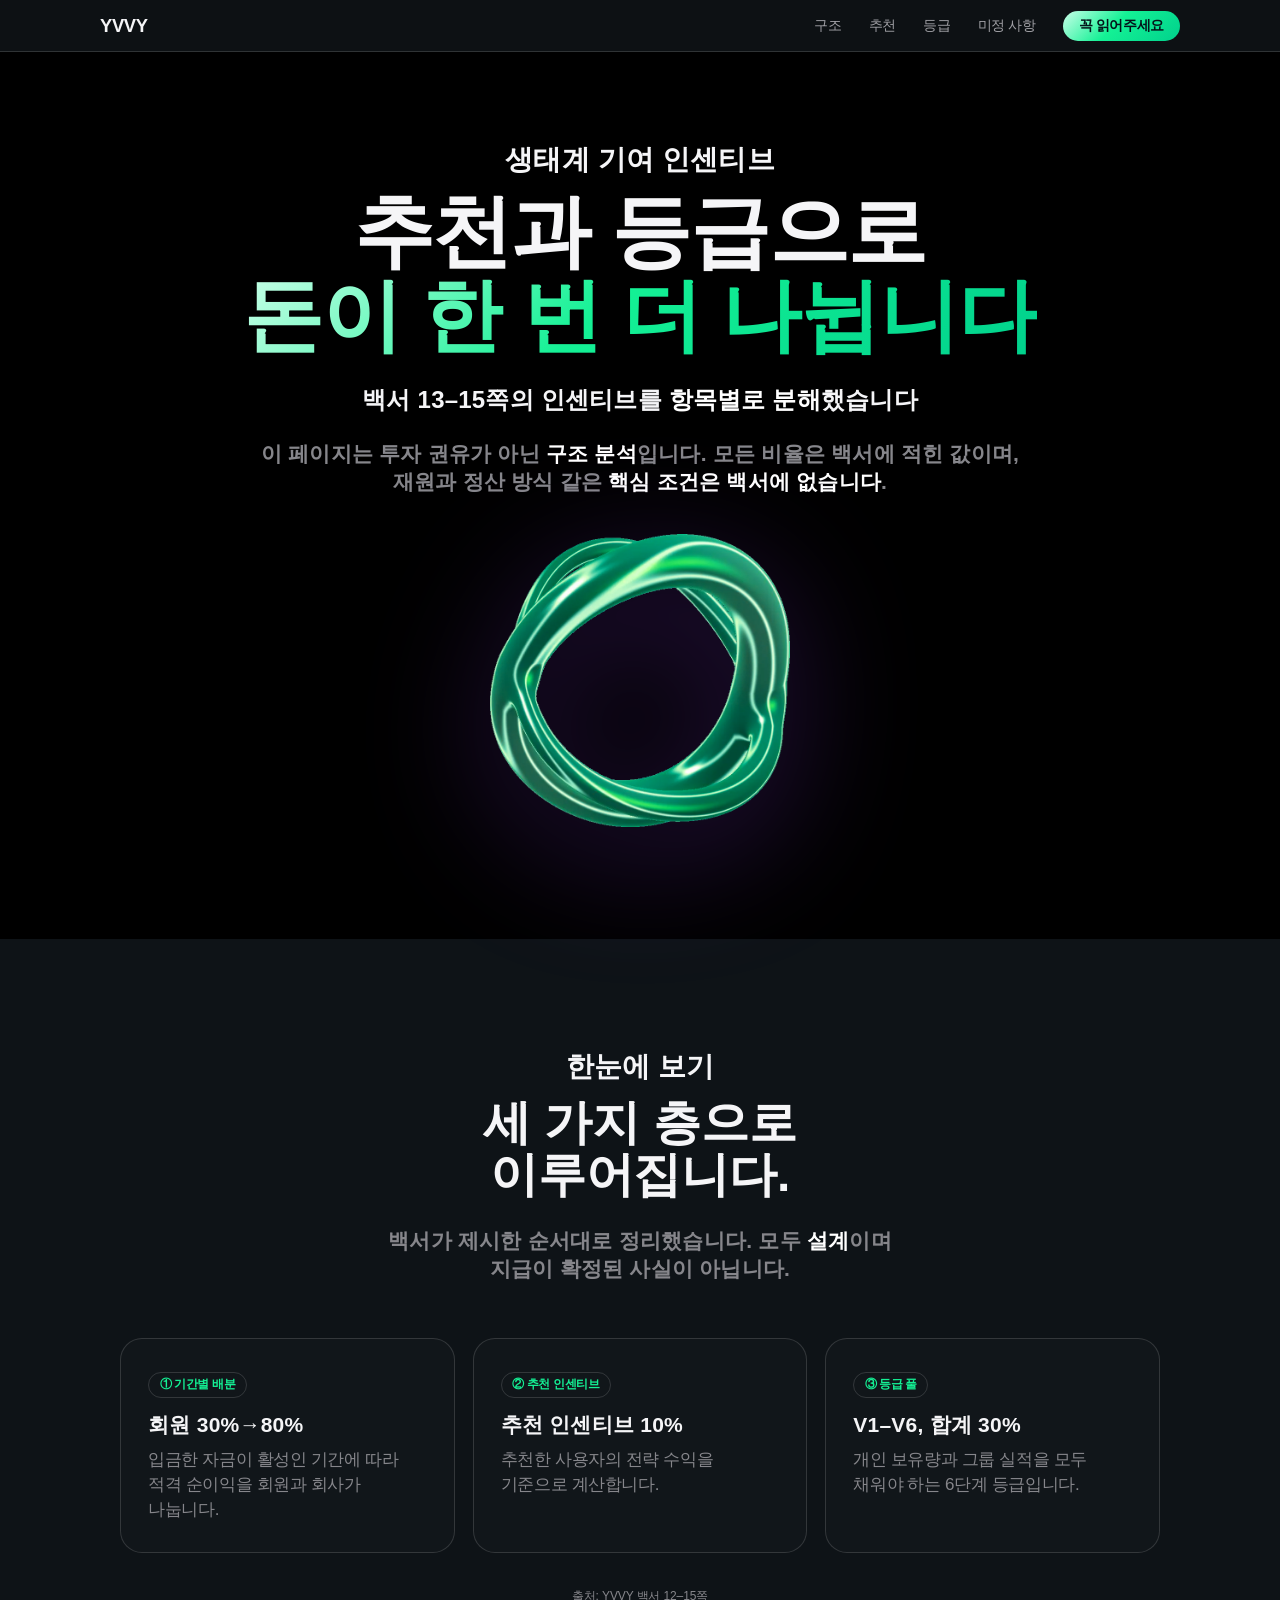
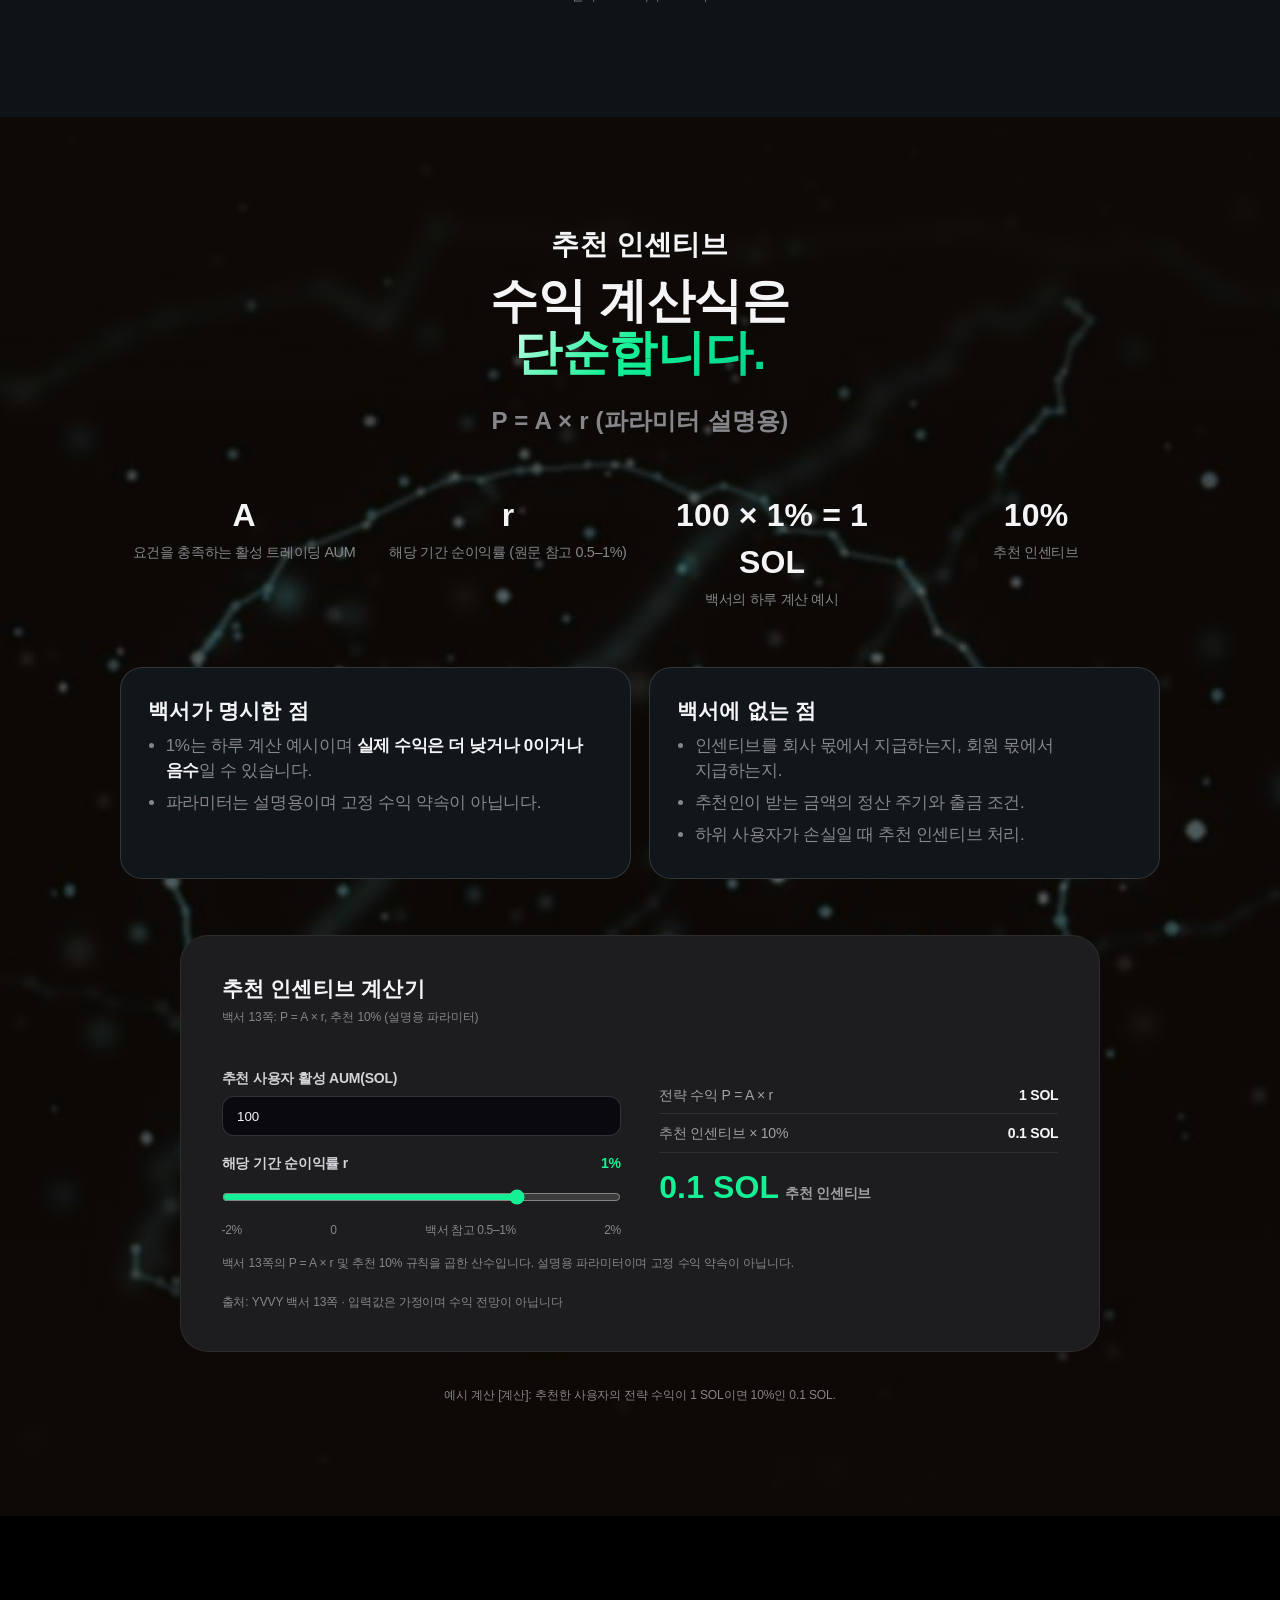
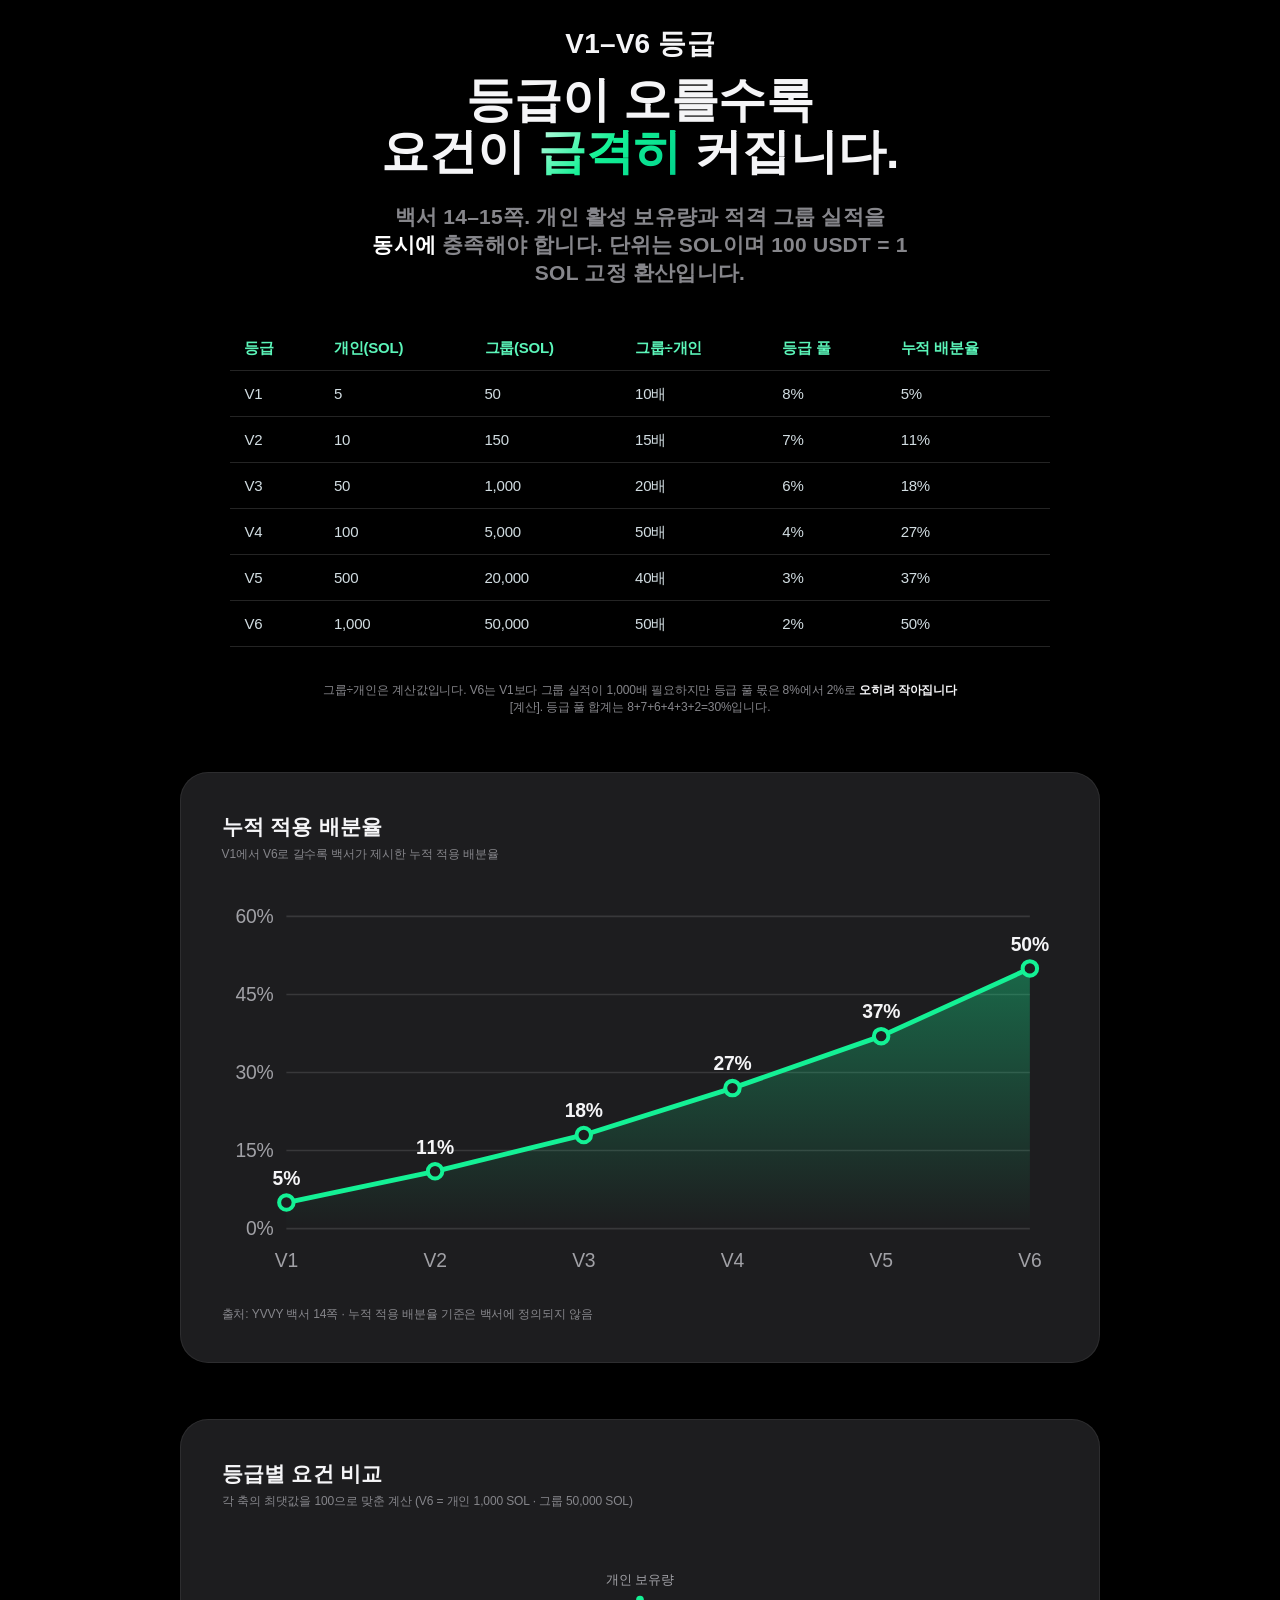
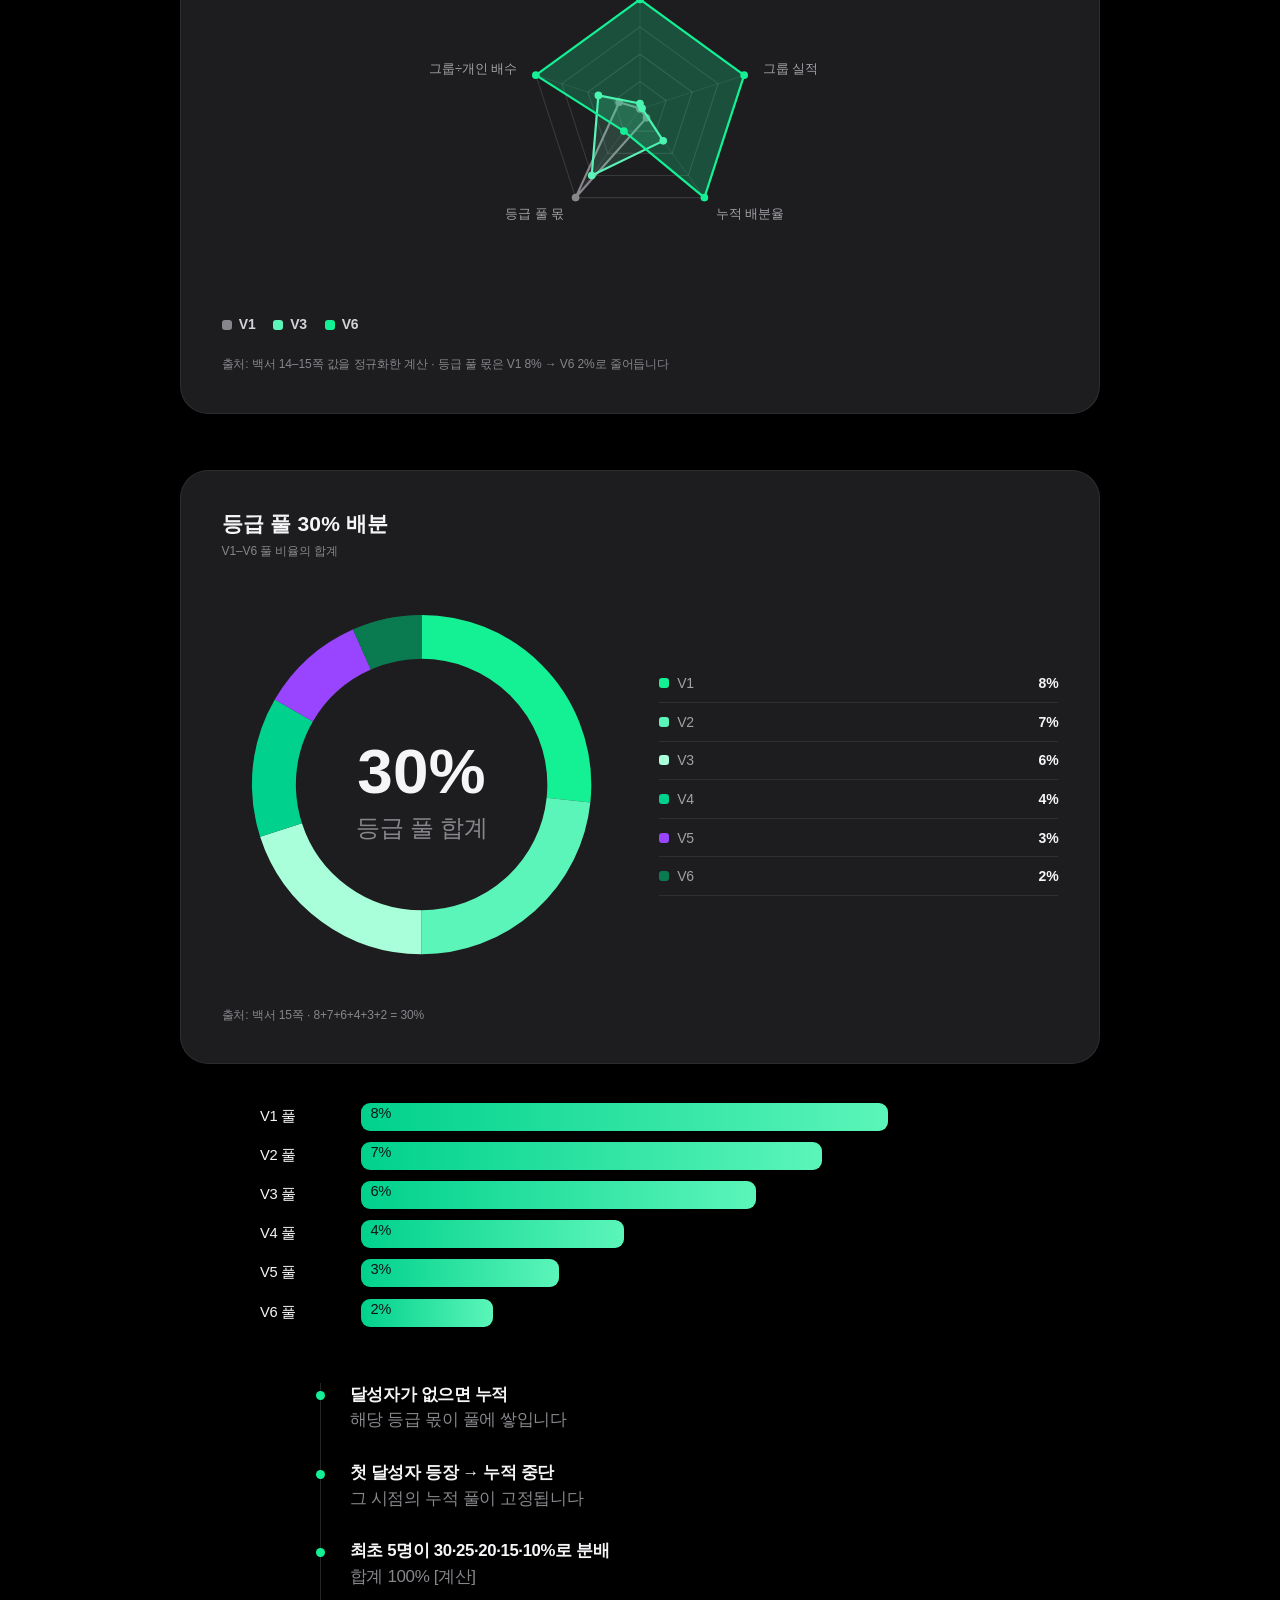
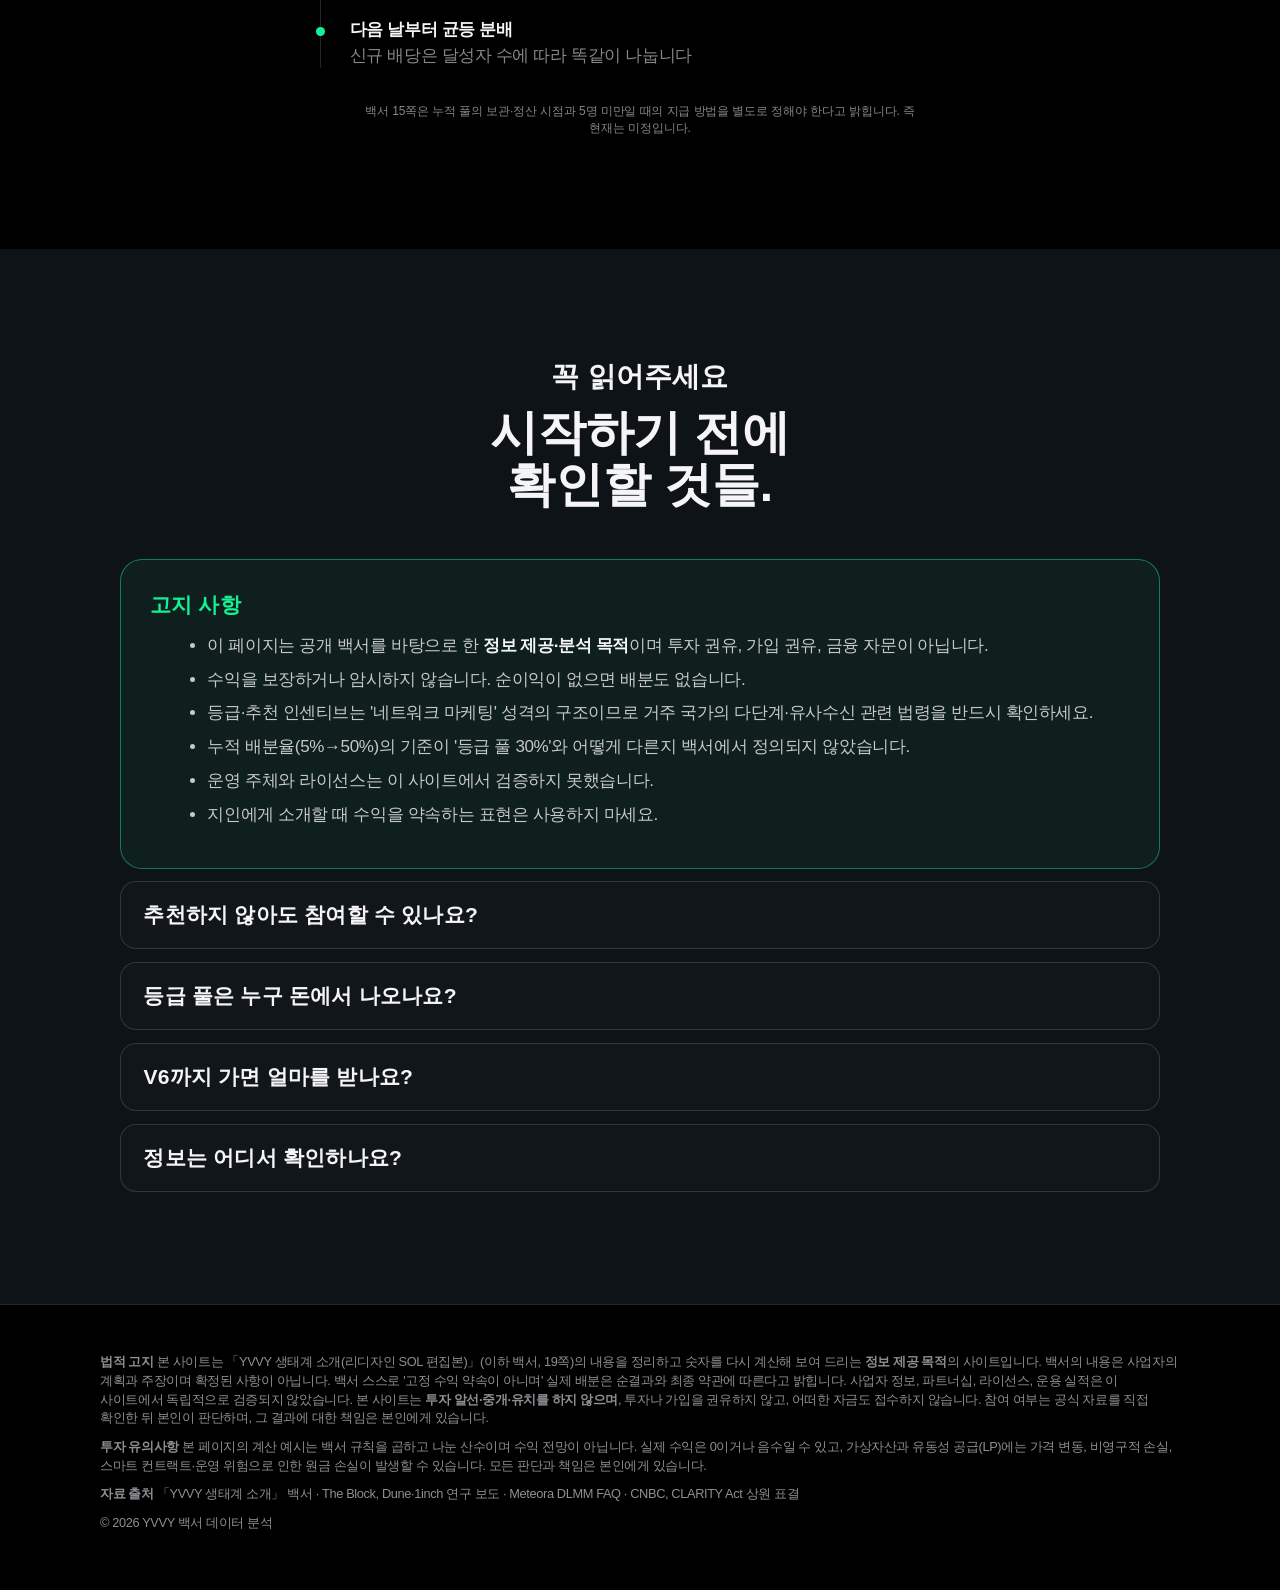
==== commit fa921759: "사이트 컬러를 솔라나 팔레트(그린 #14F195 · 퍼플 #9945FF)로 교체, 히어로 영상 재제작 Co-Authored-By: Claude Sonnet 5.5 <noreply@" ====
--- a/community.html
+++ b/community.html
@@ -7,7 +7,7 @@
 <meta name="description" content="YVVY 백서의 추천 인센티브, V1–V6 등급, 최초 5명 누적 풀 규칙을 구조화해 정리하고 미정 사항을 표시합니다.">
 <style>
 :root{--bg:#000;--bg2:#0e1317;--card:#11161a;--line:rgba(255,255,255,.14);--tx:#f5f5f7;--mu:#86868b;--lt:#f5f5f7;--ltx:#1d1d1f;--ltm:#6e6e73;
---gold:linear-gradient(135deg,#ccfbf1 0%,#2dd4bf 45%,#14b8a6 100%);--pad:max(1.25rem,calc(50vw - 540px))}
+--gold:linear-gradient(135deg,#c9ffe8 0%,#14f195 45%,#00d18c 100%);--pad:max(1.25rem,calc(50vw - 540px))}
 *{box-sizing:border-box;margin:0}
 html{scroll-behavior:smooth}
 body{background:var(--bg);color:var(--tx);font-family:-apple-system,BlinkMacSystemFont,"Pretendard","Apple SD Gothic Neo","Noto Sans KR",sans-serif;line-height:1.65;-webkit-font-smoothing:antialiased;word-break:keep-all}
@@ -35,7 +35,7 @@
 .body strong{color:var(--tx)}
 .lt .sub,.lt .body{color:var(--ltm)}.lt .sub em,.lt .body strong{color:var(--ltx)}
 .hero{padding-top:9rem}
-.video{max-width:880px;margin:3.5rem auto 0;aspect-ratio:16/9;border-radius:22px;overflow:hidden;position:relative;background:#0a0e0c;border:1px solid var(--line);box-shadow:0 40px 100px rgba(0,0,0,.6),0 0 120px rgba(45,212,191,.08)}
+.video{max-width:880px;margin:3.5rem auto 0;aspect-ratio:16/9;border-radius:22px;overflow:hidden;position:relative;background:#0a0910;border:1px solid var(--line);box-shadow:0 40px 100px rgba(0,0,0,.6),0 0 120px rgba(20,241,149,.08)}
 .video iframe,.video img{position:absolute;inset:0;width:100%;height:100%;border:0;object-fit:cover}
 .vph{position:absolute;inset:0;display:flex;flex-direction:column;align-items:center;justify-content:center;gap:.8rem;color:var(--mu);font-size:.95rem}
 .play{width:76px;height:76px;border-radius:50%;background:rgba(255,255,255,.14);backdrop-filter:blur(10px);display:grid;place-items:center;border:1px solid rgba(255,255,255,.3);cursor:pointer}
@@ -50,7 +50,7 @@
 .card p,.card li{color:var(--mu);font-size:.98rem}
 .lt .card p,.lt .card li{color:var(--ltm)}
 .card ul{padding-left:1.1rem;display:grid;gap:.45rem}
-.tag{display:inline-block;font-size:.75rem;font-weight:600;padding:.2rem .65rem;border-radius:980px;margin-bottom:.9rem;border:1px solid var(--line);color:#2dd4bf}
+.tag{display:inline-block;font-size:.75rem;font-weight:600;padding:.2rem .65rem;border-radius:980px;margin-bottom:.9rem;border:1px solid var(--line);color:#14f195}
 .tag.plan{color:#a1a1a6}
 .nums{display:grid;grid-template-columns:repeat(4,1fr);gap:1rem;margin-top:3.5rem}
 @media(max-width:860px){.nums{grid-template-columns:repeat(2,1fr)}}
@@ -58,7 +58,7 @@
 .num span{font-size:.9rem;color:var(--mu)}
 .tl{max-width:640px;margin:3.5rem auto 0;text-align:left;border-left:1px solid var(--line);padding-left:1.8rem;display:grid;gap:1.8rem}
 .tl div{position:relative}
-.tl div::before{content:"";position:absolute;left:calc(-1.8rem - 5px);top:.55rem;width:9px;height:9px;border-radius:50%;background:#2dd4bf}
+.tl div::before{content:"";position:absolute;left:calc(-1.8rem - 5px);top:.55rem;width:9px;height:9px;border-radius:50%;background:#14f195}
 .tl b{display:block;font-size:1.05rem}.tl span{color:var(--mu);font-size:.95rem}
 .note{max-width:40rem;margin:2.2rem auto 0;font-size:.88rem;color:var(--mu);text-wrap:pretty}
 .lt .note{color:var(--ltm)}
@@ -66,8 +66,8 @@
 details summary{cursor:pointer;font-weight:600;list-style:none}
 details summary::-webkit-details-marker{display:none}
 details p{margin-top:.7rem;color:var(--mu);font-size:.97rem}
-.warn{max-width:760px;margin:3rem auto 0;text-align:left;border:1px solid rgba(45,212,191,.45);border-radius:22px;padding:2rem 1.8rem;background:rgba(45,212,191,.05)}
-.warn h3{color:#2dd4bf;margin-bottom:1rem;font-size:1.15rem}
+.warn{max-width:760px;margin:3rem auto 0;text-align:left;border:1px solid rgba(20,241,149,.45);border-radius:22px;padding:2rem 1.8rem;background:rgba(20,241,149,.05)}
+.warn h3{color:#14f195;margin-bottom:1rem;font-size:1.15rem}
 .warn li{color:#c7c7cc;font-size:.95rem;margin-left:1.1rem;margin-bottom:.55rem}
 footer{padding:3rem var(--pad);background:#000;color:#8e8e93;font-size:.8rem;text-align:left;border-top:1px solid var(--line)}
 footer p{max-width:1080px;margin:0 auto .6rem}
@@ -84,9 +84,9 @@
 @media(min-width:735px){h2{font-size:3.25rem;line-height:1.12}.hero .sub{font-size:1.5rem}}
 @media(max-width:734px){body>section{padding-left:6.5vw!important;padding-right:6.5vw!important}.hero .body{font-size:clamp(1.02rem,4.5vw,1.15rem)!important;line-height:1.62!important}}
 @media(min-width:1069px){h2{font-size:clamp(2.75rem,4.3vw,3.5rem)}}
-.tb{width:100%;border-collapse:collapse;margin:2.4rem auto 0;max-width:820px;text-align:left;font-size:.95rem}.tb th,.tb td{padding:.75rem .9rem;border-bottom:1px solid var(--line)}.tb th{color:#5eead4;font-weight:700;font-size:.85rem}.tb td{color:#d2dde2}.lt .tb td{color:var(--ltx)}.lt .tb th{color:#0f766e}.bars{max-width:760px;margin:2.4rem auto 0;display:grid;gap:.7rem;text-align:left}.bars div{display:grid;grid-template-columns:5.5rem 1fr;gap:.8rem;align-items:center;font-size:.92rem}.bars i{display:block;height:28px;border-radius:9px;background:linear-gradient(90deg,#14b8a6,#5eead4);width:var(--w);color:#10161a;font:700 .82rem/28px inherit;font-style:normal;padding-left:.6rem;min-width:2.4rem}.bars div.m i{background:#4b5a66;color:#f5f5f7}.lt .bars span{color:var(--ltx)}
+.tb{width:100%;border-collapse:collapse;margin:2.4rem auto 0;max-width:820px;text-align:left;font-size:.95rem}.tb th,.tb td{padding:.75rem .9rem;border-bottom:1px solid var(--line)}.tb th{color:#5bf5b9;font-weight:700;font-size:.85rem}.tb td{color:#d2dde2}.lt .tb td{color:var(--ltx)}.lt .tb th{color:#0a7a50}.bars{max-width:760px;margin:2.4rem auto 0;display:grid;gap:.7rem;text-align:left}.bars div{display:grid;grid-template-columns:5.5rem 1fr;gap:.8rem;align-items:center;font-size:.92rem}.bars i{display:block;height:28px;border-radius:9px;background:linear-gradient(90deg,#00d18c,#5bf5b9);width:var(--w);color:#10161a;font:700 .82rem/28px inherit;font-style:normal;padding-left:.6rem;min-width:2.4rem}.bars div.m i{background:#4b5a66;color:#f5f5f7}.lt .bars span{color:var(--ltx)}
 </style>
-<link rel="stylesheet" href="yvvy-apple.css?v=yvvy20261102b"><link rel="stylesheet" href="yvvy-viz.css?v=mint20261110a">
+<link rel="stylesheet" href="yvvy-apple.css?v=yvvy20261102b"><link rel="stylesheet" href="yvvy-viz.css?v=sol20261110c">
 </head>
 <body>
 
@@ -162,7 +162,7 @@
       <tr><td>V6</td><td>1,000</td><td>50,000</td><td>50배</td><td>2%</td><td>50%</td></tr></tbody></table>
     <p class="note">그룹÷개인은 계산값입니다. V6는 V1보다 그룹 실적이 1,000배 필요하지만 등급 풀 몫은 8%에서 2%로 <strong>오히려 작아집니다</strong> [계산]. 등급 풀 합계는 8+7+6+4+3+2=30%입니다.</p>
 <div id="cum" data-yz="line" data-title="누적 적용 배분율" data-cap="V1에서 V6로 갈수록 백서가 제시한 누적 적용 배분율" data-x="V1|V2|V3|V4|V5|V6" data-y="5,11,18,27,37,50" data-unit="%" data-max="60" data-alt="등급별 누적 적용 배분율 꺾은선 차트" data-src="출처: YVVY 백서 14쪽 · 누적 적용 배분율 기준은 백서에 정의되지 않음"></div>
-<div data-yz="radar" data-title="등급별 요건 비교" data-cap="각 축의 최댓값을 100으로 맞춘 계산 (V6 = 개인 1,000 SOL · 그룹 50,000 SOL)" data-max="100" data-labels="개인 보유량|그룹 실적|누적 배분율|등급 풀 몫|그룹÷개인 배수" data-series='[{"n": "V1", "v": [0.5, 0.1, 10, 100, 20], "c": "#86868b", "o": 0.08}, {"n": "V3", "v": [5, 2, 36, 75, 40], "c": "#5eead4", "o": 0.14}, {"n": "V6", "v": [100, 100, 100, 25, 100], "c": "#2dd4bf", "o": 0.24}]' data-alt="V1, V3, V6 등급 요건 레이더 차트" data-src="출처: 백서 14–15쪽 값을 정규화한 계산 · 등급 풀 몫은 V1 8% → V6 2%로 줄어듭니다"></div>
+<div data-yz="radar" data-title="등급별 요건 비교" data-cap="각 축의 최댓값을 100으로 맞춘 계산 (V6 = 개인 1,000 SOL · 그룹 50,000 SOL)" data-max="100" data-labels="개인 보유량|그룹 실적|누적 배분율|등급 풀 몫|그룹÷개인 배수" data-series='[{"n": "V1", "v": [0.5, 0.1, 10, 100, 20], "c": "#86868b", "o": 0.08}, {"n": "V3", "v": [5, 2, 36, 75, 40], "c": "#5bf5b9", "o": 0.14}, {"n": "V6", "v": [100, 100, 100, 25, 100], "c": "#14f195", "o": 0.24}]' data-alt="V1, V3, V6 등급 요건 레이더 차트" data-src="출처: 백서 14–15쪽 값을 정규화한 계산 · 등급 풀 몫은 V1 8% → V6 2%로 줄어듭니다"></div>
 <div data-yz="donut" data-title="등급 풀 30% 배분" data-cap="V1–V6 풀 비율의 합계" data-center="30%" data-sub="등급 풀 합계" data-items='[{"l": "V1", "v": 8}, {"l": "V2", "v": 7}, {"l": "V3", "v": 6}, {"l": "V4", "v": 4}, {"l": "V5", "v": 3}, {"l": "V6", "v": 2}]' data-src="출처: 백서 15쪽 · 8+7+6+4+3+2 = 30%"></div>
     <div class="bars">
       <div><span>V1 풀</span><i style="--w:80%">8%</i></div><div><span>V2 풀</span><i style="--w:70%">7%</i></div><div><span>V3 풀</span><i style="--w:60%">6%</i></div><div><span>V4 풀</span><i style="--w:40%">4%</i></div><div><span>V5 풀</span><i style="--w:30%">3%</i></div><div><span>V6 풀</span><i style="--w:20%">2%</i></div>
@@ -209,6 +209,6 @@
 
 <script src="nocapital-apple3.js?v=yvvy20261102b" defer></script>
 <script src="yvvy-apple.js?v=yvvy20261102b" defer></script>
-<script src="yvvy-viz.js?v=mint20261110a" defer></script>
+<script src="yvvy-viz.js?v=sol20261110c" defer></script>
 </body>
 </html>
--- a/yvvy-viz.css
+++ b/yvvy-viz.css
@@ -20,16 +20,16 @@
 .yz-list { display: grid; gap: .55rem; margin: 0; padding: 0; list-style: none; font-size: 14px; line-height: 1.43; letter-spacing: -.016em; }
 .yz-list li { display: flex; justify-content: space-between; gap: 1rem; padding-bottom: .55rem; border-bottom: 1px solid rgba(255,255,255,.08); color: #a1a1a6; }
 .yz-list li b { color: #f5f5f7; font-weight: 600; }
-.yz-big { font-size: 32px; font-weight: 600; line-height: 1.125; letter-spacing: .004em; color: #2dd4bf; }
+.yz-big { font-size: 32px; font-weight: 600; line-height: 1.125; letter-spacing: .004em; color: #14f195; }
 .yz-big small { font-size: 14px; font-weight: 600; color: #a1a1a6; letter-spacing: -.016em; margin-left: .35rem; }
 .yz-note { margin-top: .9rem; font-size: 12px; line-height: 1.5; letter-spacing: -.01em; color: #86868b; }
 
 /* 입력 */
 .yz label { display: block; margin-top: 1.1rem; font-size: 14px; font-weight: 600; letter-spacing: -.016em; color: #d2d2d7; }
-.yz label span { float: right; color: #2dd4bf; font-variant-numeric: tabular-nums; }
-.yz input[type=range] { width: 100%; margin-top: .6rem; accent-color: #2dd4bf; height: 28px; }
-.yz input[type=number] { width: 100%; margin-top: .5rem; padding: .7rem .9rem; border-radius: 12px; border: 1px solid rgba(255,255,255,.16); background: #0a0e0c; color: #f5f5f7; font: 600 17px/1.2 inherit; font-variant-numeric: tabular-nums; }
-.yz input[type=number]:focus-visible, .yz input[type=range]:focus-visible { outline: 2px solid #2dd4bf; outline-offset: 2px; }
+.yz label span { float: right; color: #14f195; font-variant-numeric: tabular-nums; }
+.yz input[type=range] { width: 100%; margin-top: .6rem; accent-color: #14f195; height: 28px; }
+.yz input[type=number] { width: 100%; margin-top: .5rem; padding: .7rem .9rem; border-radius: 12px; border: 1px solid rgba(255,255,255,.16); background: #0a0910; color: #f5f5f7; font: 600 17px/1.2 inherit; font-variant-numeric: tabular-nums; }
+.yz input[type=number]:focus-visible, .yz input[type=range]:focus-visible { outline: 2px solid #14f195; outline-offset: 2px; }
 .yz-row2 { display: grid; grid-template-columns: 1fr 1fr; gap: .9rem; }
 @media (max-width: 480px) { .yz-row2 { grid-template-columns: 1fr; } }
 .yz-ticks { display: flex; justify-content: space-between; margin-top: .2rem; font-size: 12px; color: #86868b; }
@@ -53,17 +53,17 @@
 }
 
 /* 히어로 3D 이미지 (백서 추출본, 블루 → 민트 톤 이동) */
-.yz-img { display: block; width: min(100%, 300px); height: auto; margin: 2.4rem auto 0; filter: hue-rotate(-42deg) saturate(.95) drop-shadow(0 30px 50px rgba(45,212,191,.18)); animation: yzfloat 9s ease-in-out infinite alternate; }
+.yz-img { display: block; width: min(100%, 300px); height: auto; margin: 2.4rem auto 0; filter: hue-rotate(-66deg) saturate(1.15) drop-shadow(0 30px 60px rgba(153,69,255,.28)); animation: yzfloat 9s ease-in-out infinite alternate; }
 .yz-img.sm { width: min(100%, 220px); }
 @keyframes yzfloat { from { transform: translateY(-6px) rotate(-1.2deg); } to { transform: translateY(8px) rotate(1.2deg); } }
 @media (prefers-reduced-motion: reduce) { .yz-img { animation: none; } }
 
 /* 영상 배경: 화면에 들어올 때만 로드·재생, 모션 줄이기·데이터 절약이면 포스터만 */
 section.has-vbg { position: relative; overflow: hidden; isolation: isolate; }
-.vbg { position: absolute; inset: 0; z-index: -1; background: #0a0e0c center / cover no-repeat; filter: hue-rotate(133deg) saturate(1.05); pointer-events: none; }
+.vbg { position: absolute; inset: 0; z-index: -1; background: #0a0910 center / cover no-repeat; filter: hue-rotate(133deg) saturate(1.05); pointer-events: none; }
 .vbg video { width: 100%; height: 100%; object-fit: cover; display: block; opacity: 0; transition: opacity 1.2s ease; filter: brightness(.6); }
 .vbg video.ready { opacity: 1; }
-.vbg::after { content: ""; position: absolute; inset: 0; background: linear-gradient(180deg, #0a0e0c 0%, rgba(10,14,12,.62) 22%, rgba(10,14,12,.62) 78%, #0a0e0c 100%); }
+.vbg::after { content: ""; position: absolute; inset: 0; background: linear-gradient(180deg, #0a0910 0%, rgba(10,9,16,.62) 22%, rgba(10,9,16,.62) 78%, #0a0910 100%); }
 .vbg.flip video { transform: scaleX(-1); }
 @media (prefers-reduced-motion: reduce) { .vbg video { display: none; } }
 
@@ -74,7 +74,7 @@
 .yz-logo { position: static; inset: auto; height: 40px; width: auto; display: block; filter: hue-rotate(-42deg); }
 .yz-logo.nav { height: 22px; display: inline-block; vertical-align: middle; margin-right: .5rem; }
 .yz-chips { display: flex; flex-wrap: wrap; align-items: center; justify-content: center; gap: .9rem 1.1rem; margin: 2rem auto; }
-.yz-chip { padding: .5rem 1.1rem; border-radius: 999px; border: 1px solid rgba(45,212,191,.4); color: #2dd4bf; font-weight: 600; font-size: 14px; letter-spacing: -.016em; }
+.yz-chip { padding: .5rem 1.1rem; border-radius: 999px; border: 1px solid rgba(20,241,149,.4); color: #14f195; font-weight: 600; font-size: 14px; letter-spacing: -.016em; }
 .yz-x { color: #86868b; font-size: 17px; }
 .nav-logo { display: inline-flex !important; align-items: center; gap: .6rem; line-height: 1; }
 .nav-logo .yz-logo.nav { position: static !important; height: 22px !important; width: 96px !important; max-width: none !important; border: 0 !important; object-fit: contain; margin: 0; flex: none; filter: hue-rotate(-42deg) brightness(1.25); }
@@ -84,18 +84,18 @@
 /* 메인 히어로 럭셔리 영상: 색상 회전 없이 원본 민트·골드 그대로, 글자 가독성을 위해 어둡게 */
 .vbg.raw { filter: none; background-image: var(--poster, none); }
 .vbg.raw video { filter: brightness(.72) saturate(1.05); }
-.vbg.raw::after { background: linear-gradient(180deg, rgba(10,14,12,.55) 0%, rgba(10,14,12,.38) 40%, rgba(10,14,12,.5) 75%, #0a0e0c 100%); }
+.vbg.raw::after { background: linear-gradient(180deg, rgba(10,9,16,.55) 0%, rgba(10,9,16,.38) 40%, rgba(10,9,16,.5) 75%, #0a0910 100%); }
 section.hero.has-vbg .hero-canvas, section.hero.has-vbg .hero-halo { display: none; }
 
 /* 흐름도 */
 .yz-flow { list-style: none; margin: 1.6rem 0 0; padding: 0; display: grid; grid-template-columns: repeat(auto-fit, minmax(min(100%, 150px), 1fr)); gap: 1.1rem; counter-reset: s; }
 .yz-flow li { position: relative; padding: 1.1rem 1rem 1.2rem; border-radius: 18px; background: rgba(255,255,255,.04); box-shadow: inset 0 0 0 1px rgba(255,255,255,.08); }
-.yz-flow li:not(:last-child)::after { content: "→"; position: absolute; right: -.95rem; top: 50%; transform: translateY(-50%); color: #2dd4bf; font-size: 18px; z-index: 1; }
+.yz-flow li:not(:last-child)::after { content: "→"; position: absolute; right: -.95rem; top: 50%; transform: translateY(-50%); color: #14f195; font-size: 18px; z-index: 1; }
 @media (max-width: 900px) { .yz-flow li:not(:last-child)::after { content: "↓"; right: auto; left: 50%; top: auto; bottom: -1.05rem; transform: translateX(-50%); } }
-.yz-flow .yz-fn { display: inline-grid; place-items: center; width: 26px; height: 26px; border-radius: 50%; background: #2dd4bf; color: #06201c; font-weight: 700; font-size: 13px; margin-bottom: .65rem; }
+.yz-flow .yz-fn { display: inline-grid; place-items: center; width: 26px; height: 26px; border-radius: 50%; background: #14f195; color: #06201c; font-weight: 700; font-size: 13px; margin-bottom: .65rem; }
 .yz-flow b { display: block; font-size: 16px; font-weight: 600; letter-spacing: -.016em; color: #f5f5f7; line-height: 1.3; }
 .yz-flow small { display: block; margin-top: .4rem; font-size: 13px; line-height: 1.5; color: #a1a1a6; letter-spacing: -.01em; }
-.yz-flow em { display: inline-block; margin-top: .6rem; font-style: normal; font-size: 11px; padding: .15rem .55rem; border-radius: 999px; border: 1px solid rgba(45,212,191,.4); color: #5eead4; }
+.yz-flow em { display: inline-block; margin-top: .6rem; font-style: normal; font-size: 11px; padding: .15rem .55rem; border-radius: 999px; border: 1px solid rgba(20,241,149,.4); color: #5bf5b9; }
 /* 가로 막대 */
 .yz-bars { display: grid; gap: 1rem; margin-top: 1.5rem; }
 .yz-bar { display: grid; grid-template-columns: 7.5rem 1fr auto; align-items: center; gap: .9rem; font-size: 14px; letter-spacing: -.016em; color: #d2d2d7; }
@@ -110,16 +110,16 @@
 
 /* 사이트 전역 b 색상 규칙이 어두운 카드 안 굵은 글씨를 덮어쓰는 문제 수정 */
 html body .yz b, html body .yz strong { color: #f5f5f7 !important; }
-html body .yz .yz-big { color: #2dd4bf !important; }
-html body .yz .yz-flow em { color: #5eead4 !important; }
+html body .yz .yz-big { color: #14f195 !important; }
+html body .yz .yz-flow em { color: #5bf5b9 !important; }
 /* 흐름도: 넓은 화면에서는 5칸 한 줄, 좁으면 세로 */
 @media (min-width: 1000px) { .yz-flow { grid-template-columns: repeat(5, minmax(0, 1fr)); gap: 1.3rem; } .yz-flow li { padding: 1rem .85rem 1.1rem; } .yz-flow b { font-size: 15px; } .yz-flow small { font-size: 12.5px; } }
 @media (max-width: 999px) { .yz-flow { grid-template-columns: minmax(0, 1fr); gap: 1.4rem; } .yz-flow li:not(:last-child)::after { content: "↓"; right: auto; left: 50%; top: auto; bottom: -1.2rem; transform: translateX(-50%); } }
 
 /* 사이트 전역 "section :is(li,p) b" 규칙(ID급 우선순위)을 이기기 위한 보정 */
 html body>:is(section,section#top):not(.zx1):not(.zx2):not(#_):not(#__) .yz :is(b,strong) { color: #f5f5f7 !important; }
-html body>:is(section,section#top):not(.zx1):not(.zx2):not(#_):not(#__) .yz .yz-flow em { color: #5eead4 !important; }
-html body>:is(section,section#top):not(.zx1):not(.zx2):not(#_):not(#__) .yz .yz-big { color: #2dd4bf !important; }
+html body>:is(section,section#top):not(.zx1):not(.zx2):not(#_):not(#__) .yz .yz-flow em { color: #5bf5b9 !important; }
+html body>:is(section,section#top):not(.zx1):not(.zx2):not(#_):not(#__) .yz .yz-big { color: #14f195 !important; }
 html body>:is(section,section#top):not(.zx1):not(.zx2):not(#_):not(#__) .yz .yz-bar b small,
 html body>:is(section,section#top):not(.zx1):not(.zx2):not(#_):not(#__) .yz .yz-flow small { color: #a1a1a6 !important; font-weight: 400 !important; }
 
@@ -145,9 +145,9 @@
 html body section.hero .sub em { color: #ffffff !important; -webkit-text-fill-color: #ffffff !important; }
 html body section.hero .hero-note, html body section.hero .hero-note * { color: rgba(245,245,247,.82) !important; -webkit-text-fill-color: rgba(245,245,247,.82) !important; }
 .vbg.raw video { filter: brightness(.9) saturate(1.1); }
-.vbg.raw::after { background: linear-gradient(180deg, rgba(10,14,12,.38) 0%, rgba(10,14,12,.2) 40%, rgba(10,14,12,.34) 75%, #0a0e0c 100%); }
+.vbg.raw::after { background: linear-gradient(180deg, rgba(10,9,16,.38) 0%, rgba(10,9,16,.2) 40%, rgba(10,9,16,.34) 75%, #0a0910 100%); }
 .vbg.raw video { filter: brightness(.8) saturate(1.05); }
-.vbg.raw::after { background: linear-gradient(180deg, rgba(10,14,12,.5) 0%, rgba(10,14,12,.42) 45%, rgba(10,14,12,.42) 75%, #0a0e0c 100%); }
+.vbg.raw::after { background: linear-gradient(180deg, rgba(10,9,16,.5) 0%, rgba(10,9,16,.42) 45%, rgba(10,9,16,.42) 75%, #0a0910 100%); }
 
 /* 데스크톱 서브카피(.sub) 한 단계 축소: 28px → 24px (사이트 타입 스케일의 다음 단계) */
 @media (min-width: 1070px) { html body .sub { font-size: 24px !important; line-height: 1.3 !important; letter-spacing: .009em !important; } }
